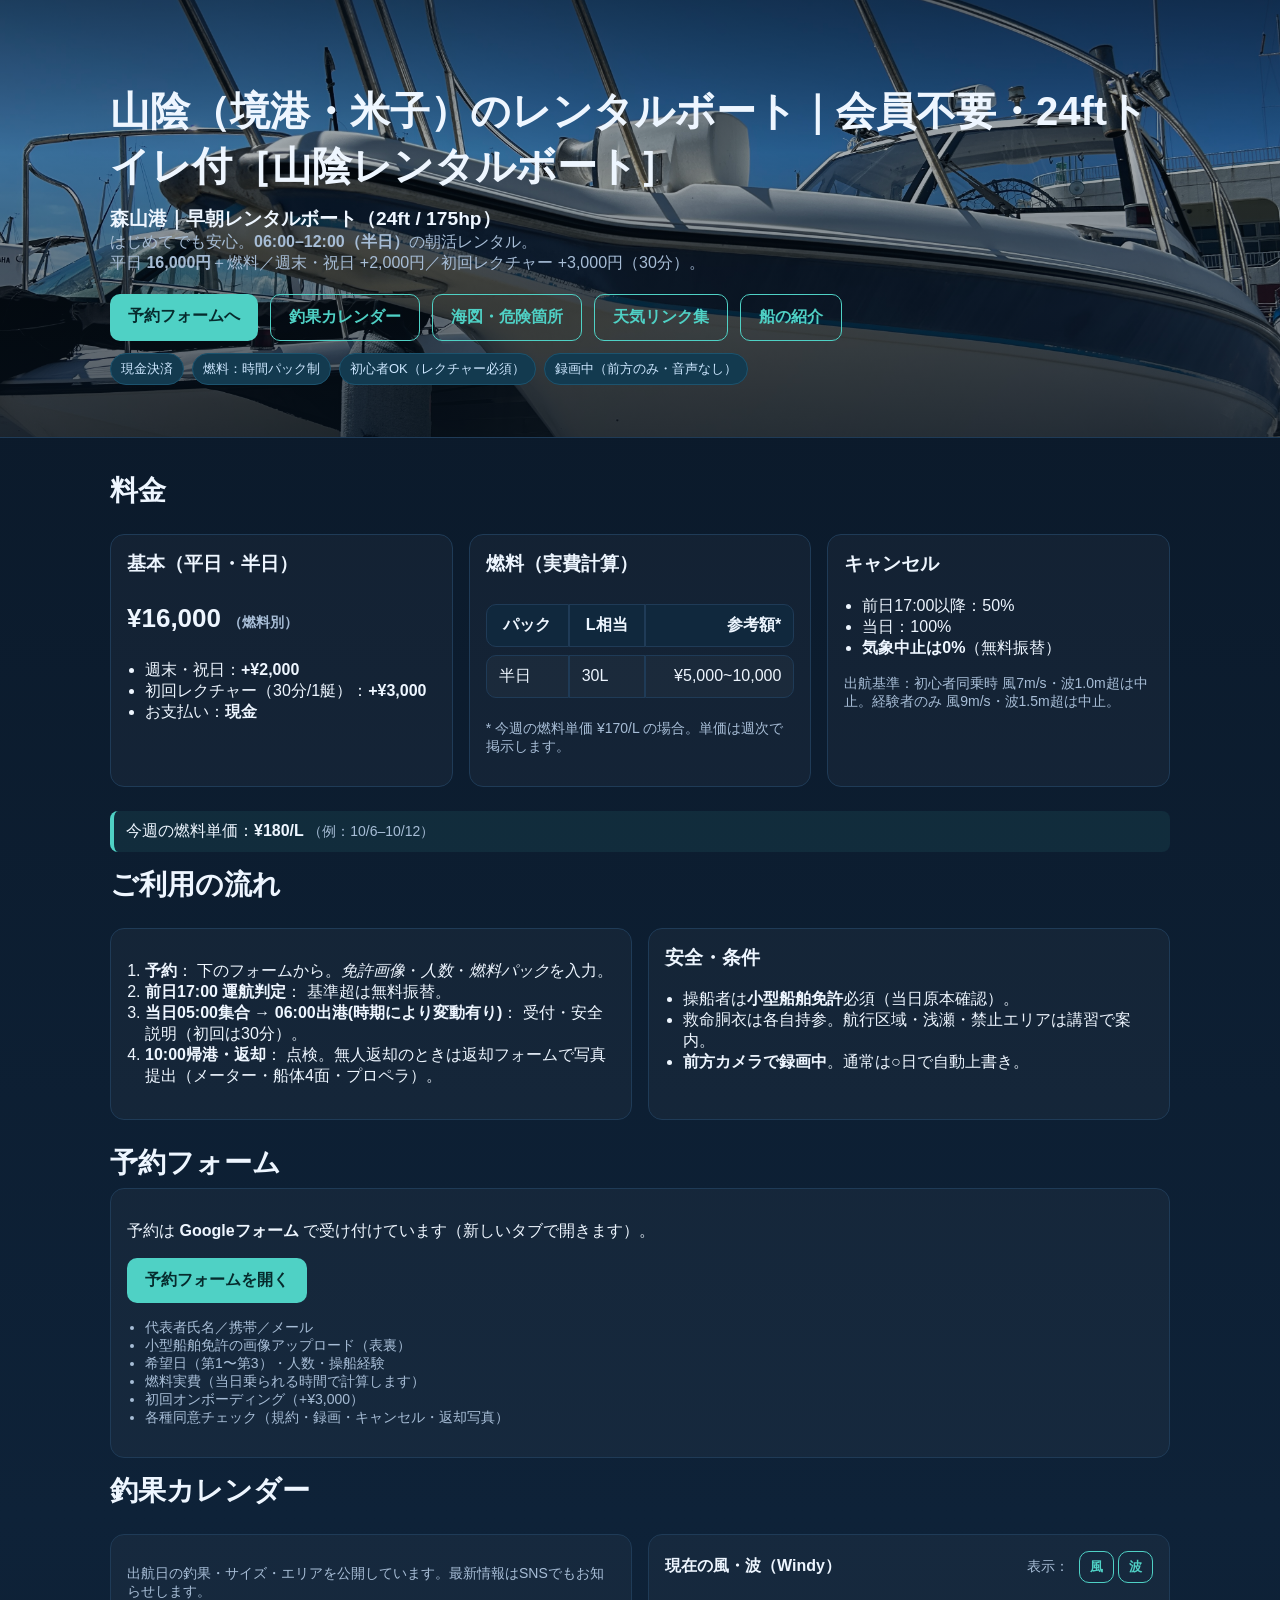
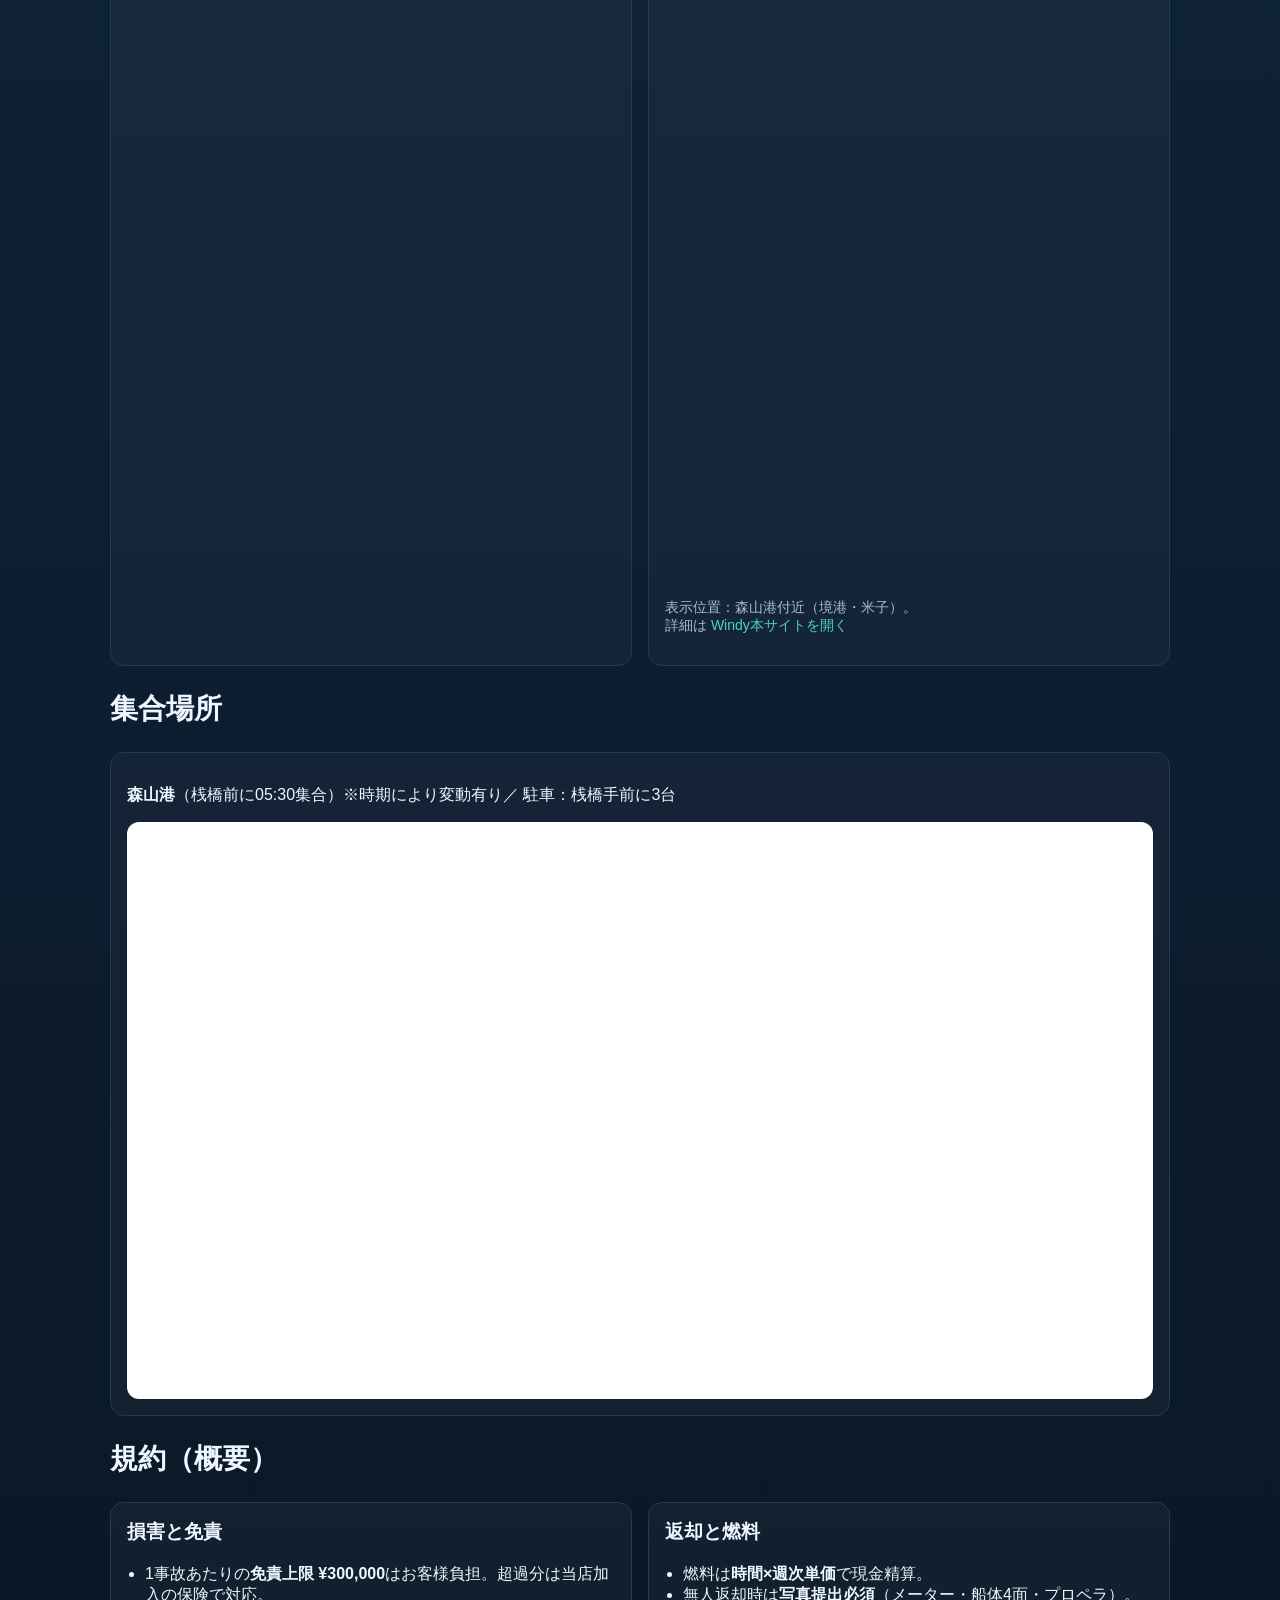
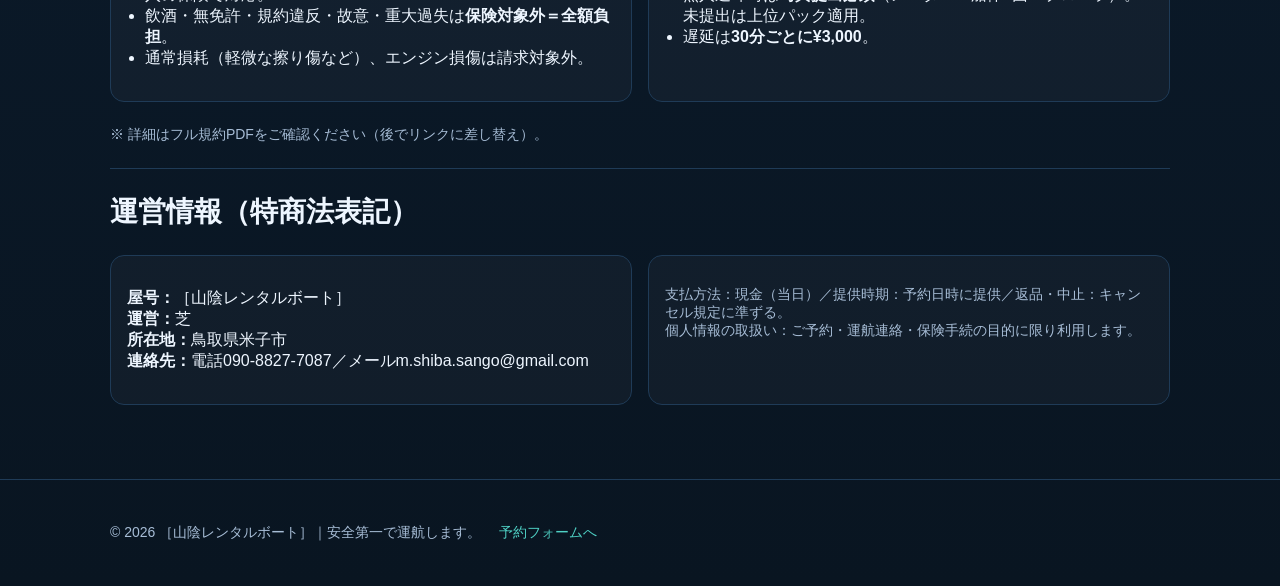
==== index.html @ 58093f55 "Update index.html" ====
<!doctype html>
<html lang="ja">
<head>
  <meta name="google-site-verification" content="wOOI2HNFwqUY65fP766uCUaSXbuuZZaytwgjY8IXJsg" />
  <meta charset="utf-8">
  <meta name="viewport" content="width=device-width, initial-scale=1">
  <title>山陰レンタルボート（境港・米子）｜会員不要・早朝出航OK｜24ftトイレ付き・釣りに最適</title>
  <meta name="description" content="山陰（境港・米子）で会員不要のレンタルボート。24ft・トイレ付きで安心。半日（06:00〜12:00）16,000円＋燃料。初心者は30分講習付き（＋3,000円）。釣り・クルージングにも最適！">
  <!-- 予約は https://share.google/srP1qCPLOOz91IFoe -->
  <link rel="canonical" href="https://mshibasango-droid.github.io/nori/">
  <style>
    :root{
      --bg:#0b1b2a;
      --card:#0d2234;
      --txt:#eef6ff;
      --muted:#a7bdd6;
      --ac:#4fd1c5;
      --bd:#1f3b57;
    }
    *{box-sizing:border-box}
    html,body{
      margin:0;
      padding:0;
      font-family:-apple-system,BlinkMacSystemFont,"Segoe UI",Roboto,"Hiragino Kaku Gothic ProN","Noto Sans JP","Yu Gothic",sans-serif;
      color:var(--txt);
      background:linear-gradient(180deg,#0a1726,#0e2238 40%,#091521);
    }
    a{color:var(--ac);text-decoration:none}
    a:hover{text-decoration:underline}
    .container{max-width:1100px;margin:0 auto;padding:20px}
    .hero{
      padding:64px 20px 32px;
      border-bottom:1px solid var(--bd);
      position:relative;
      overflow:hidden;
      min-height:260px;
    }
    .hero h1{margin:0 0 12px;font-size:clamp(24px,4vw,40px)}
    .hero p{margin:0 0 20px;color:var(--muted)}
    .cta{display:flex;gap:12px;flex-wrap:wrap}
    .btn{
      display:inline-block;
      background:var(--ac);
      color:#062b2d;
      font-weight:700;
      padding:12px 18px;
      border-radius:10px;
      border:0;
    }
    .btn.sec{
      background:transparent;
      color:var(--ac);
      border:1px solid var(--ac);
    }
    .grid{display:grid;gap:16px;margin:24px 0}
    @media(min-width:820px){
      .grid.cols-3{grid-template-columns:1fr 1fr 1fr}
      .grid.cols-2{grid-template-columns:1fr 1fr}
    }
    .card{
      background:rgba(255,255,255,0.03);
      border:1px solid var(--bd);
      border-radius:14px;
      padding:16px;
    }
    .card h3{margin-top:0}
    .kv{display:flex;gap:8px;flex-wrap:wrap}
    .badge{
      background:#133a4f;
      border:1px solid #1c536e;
      color:#cde7ff;
      border-radius:999px;
      padding:6px 10px;
      font-size:13px;
    }
    .section h2{margin:14px 0 6px;font-size:clamp(20px,3vw,28px)}
    .list{padding-left:18px}
    .small{color:var(--muted);font-size:14px}
    .table{
      width:100%;
      border-collapse:separate;
      border-spacing:0 8px;
    }
    .table th,.table td{
      padding:10px 12px;
      background:rgba(255,255,255,0.03);
      border:1px solid var(--bd);
    }
    .table th{background:#10283d}
    .table td:first-child,.table th:first-child{
      border-top-left-radius:10px;
      border-bottom-left-radius:10px;
    }
    .table td:last-child,.table th:last-child{
      border-top-right-radius:10px;
      border-bottom-right-radius:10px;
      text-align:right;
    }
    .footer{
      padding:24px;
      color:#a9bfd6;
      border-top:1px solid var(--bd);
      margin-top:30px;
    }
    .note{
      border-left:4px solid var(--ac);
      padding:10px 12px;
      background:rgba(79,209,197,0.08);
      border-radius:8px;
    }
    hr{border:0;border-top:1px solid var(--bd);margin:24px 0}
    kbd{
      border:1px solid #284b6b;
      border-bottom-width:3px;
      background:#0b253a;
      color:#cfe8ff;
      padding:2px 6px;
      border-radius:6px;
    }
    .hero::before{
      content:"";
      position:absolute;
      inset:0;
      background:
        linear-gradient(180deg, rgba(6,17,29,.65), rgba(6,17,29,.35) 35%, rgba(6,17,29,.75)),
        url("./IMG_3843.JPG") center/cover no-repeat;
      z-index:0;
    }
    .hero .container{position:relative; z-index:1}
    .logo{
      position:absolute;
      top:16px;
      right:20px;
      width:112px;
      height:auto;
      opacity:.95;
      filter: drop-shadow(0 2px 6px rgba(0,0,0,.35));
      z-index:2;
    }
    .gallery-two{display:grid; gap:12px; grid-template-columns:1fr;}
    .gallery-two img{
      width:100%;
      aspect-ratio:16/10;
      object-fit:cover;
      border-radius:14px;
      border:1px solid var(--bd);
    }
    @media(min-width:820px){
      .gallery-two{grid-template-columns:1fr 1fr}
    }
  </style>
</head>
<body>
  <header class="hero">
    <div class="container">
      <h1>山陰（境港・米子）のレンタルボート｜会員不要・24ftトイレ付［山陰レンタルボート］</h1>
      <h2 style="margin:8px 0 0;font-size:1.2em;font-weight:700">
        森山港｜早朝レンタルボート（24ft / 175hp）
      </h2>
      <p>
        はじめてでも安心。<strong>06:00–12:00（半日）</strong>の朝活レンタル。<br>
        平日 <strong>16,000円</strong>＋燃料／週末・祝日 +2,000円／初回レクチャー +3,000円（30分）。
      </p>
      <div class="cta">
        <a class="btn" href="#reserve">予約フォームへ</a>
        <a class="btn sec" href="#calendar">釣果カレンダー</a>
        <a class="btn sec" href="/nori/chart.html">海図・危険箇所</a>
        <a class="btn sec" href="/nori/weather.html">天気リンク集</a>
        <a class="btn sec" href="/nori/boat.html">船の紹介</a>
      </div>
      <div class="kv" style="margin-top:12px">
        <span class="badge">現金決済</span>
        <span class="badge">燃料：時間パック制</span>
        <span class="badge">初心者OK（レクチャー必須）</span>
        <span class="badge">録画中（前方のみ・音声なし）</span>
      </div>
    </div>
  </header>

  <main class="container">
    <section id="price" class="section">
      <h2>料金</h2>
      <div class="grid cols-3">
        <div class="card">
          <h3>基本（平日・半日）</h3>
          <p style="font-size:26px;font-weight:800;">
            ¥16,000 <span class="small">（燃料別）</span>
          </p>
          <ul class="list">
            <li>週末・祝日：<strong>+¥2,000</strong></li>
            <li>初回レクチャー（30分/1艇）：<strong>+¥3,000</strong></li>
            <li>お支払い：<strong>現金</strong></li>
          </ul>
        </div>
        <div class="card">
          <h3>燃料（実費計算）</h3>
          <table class="table">
            <thead>
              <tr>
                <th>パック</th>
                <th>L相当</th>
                <th>参考額*</th>
              </tr>
            </thead>
            <tbody>
              <tr>
                <td>半日</td>
                <td>30L</td>
                <td>¥5,000~10,000</td>
              </tr>
            </tbody>
          </table>
          <p class="small">
            * 今週の燃料単価 ¥170/L の場合。単価は週次で掲示します。
          </p>
        </div>
        <div class="card">
          <h3>キャンセル</h3>
          <ul class="list">
            <li>前日17:00以降：50%</li>
            <li>当日：100%</li>
            <li><strong>気象中止は0%</strong>（無料振替）</li>
          </ul>
          <p class="small">
            出航基準：初心者同乗時 風7m/s・波1.0m超は中止。経験者のみ 風9m/s・波1.5m超は中止。
          </p>
        </div>
      </div>
      <div class="note">
        今週の燃料単価：<strong>¥180/L</strong>
        <span class="small">（例：10/6–10/12）</span>
      </div>
    </section>

    <section id="flow" class="section">
      <h2>ご利用の流れ</h2>
      <div class="grid cols-2">
        <div class="card">
          <ol class="list">
            <li>
              <strong>予約</strong>：
              下のフォームから。<em>免許画像</em>・<em>人数</em>・<em>燃料パック</em>を入力。
            </li>
            <li>
              <strong>前日17:00 運航判定</strong>：
              基準超は無料振替。
            </li>
            <li>
              <strong>当日05:00集合 → 06:00出港(時期により変動有り)</strong>：
              受付・安全説明（初回は30分）。
            </li>
            <li>
              <strong>10:00帰港・返却</strong>：
              点検。無人返却のときは返却フォームで写真提出（メーター・船体4面・プロペラ）。
            </li>
          </ol>
        </div>
        <div class="card">
          <h3>安全・条件</h3>
          <ul class="list">
            <li>操船者は<strong>小型船舶免許</strong>必須（当日原本確認）。</li>
            <li>救命胴衣は各自持参。航行区域・浅瀬・禁止エリアは講習で案内。</li>
            <li><strong>前方カメラで録画中</strong>。通常は○日で自動上書き。</li>
          </ul>
        </div>
      </div>
    </section>

    <section id="reserve" class="section">
      <h2>予約フォーム</h2>
      <div class="card">
        <p>
          予約は <strong>Googleフォーム</strong> で受け付けています（新しいタブで開きます）。
        </p>
        <p>
          <a class="btn" href="https://docs.google.com/forms/d/e/1FAIpQLSeJnfWfkWsNoKh_zWGS74XRdNjAe72nIlrXTmW5V1TQ8Vym_w/viewform"
             target="_blank" rel="noopener">
            予約フォームを開く
          </a>
        </p>
        <ul class="list small">
          <li>代表者氏名／携帯／メール</li>
          <li>小型船舶免許の画像アップロード（表裏）</li>
          <li>希望日（第1〜第3）・人数・操船経験</li>
          <li>燃料実費（当日乗られる時間で計算します）</li>
          <li>初回オンボーディング（+¥3,000）</li>
          <li>各種同意チェック（規約・録画・キャンセル・返却写真）</li>
        </ul>
      </div>
    </section>

    <!-- ▼ ここから追加：釣果カレンダー -->
    <section id="calendar" class="section">
      <section id="calendar" class="section">
        <h2>釣果カレンダー</h2>

        <!-- 2カラム：左=釣果カレンダー / 右=Windy ウィジェット -->
        <div class="grid cols-2">
          <!-- 左：釣果カレンダー（既存） -->
          <div class="card">
            <p class="small">
              出航日の釣果・サイズ・エリアを公開しています。最新情報はSNSでもお知らせします。
            </p>
            <div style="width:100%; height:600px; border:0; overflow:hidden; border-radius:12px;">
              <iframe
                src="https://docs.google.com/spreadsheets/d/e/2PACX-1vQCD45G8C07dKj1hrUYGd9Hh5oEpQnEB4knZ7ZgAXJ4fGCM7mnisqNDC16BcV_ssgyWWZw_XzjfIwGt/pubhtml?widget=true&amp;headers=false"
                width="100%" height="600" style="border:0;" loading="lazy" title="釣果カレンダー">
              </iframe>
            </div>
          </div>

          <!-- 右：Windy（風・波をトグル切替） -->
          <div class="card">
            <div style="display:flex; gap:8px; align-items:center; justify-content:space-between; margin-bottom:8px;">
              <strong>現在の風・波（Windy）</strong>
              <div class="small">
                <label style="margin-right:6px;">表示：</label>
                <button class="btn sec" style="padding:6px 10px" onclick="setWindy('wind')">風</button>
                <button class="btn sec" style="padding:6px 10px" onclick="setWindy('waves')">波</button>
              </div>
            </div>

            <div style="width:100%; height:600px; border:0; overflow:hidden; border-radius:12px;">
              <iframe
                id="windyFrame"
                title="Windy"
                width="100%" height="600" frameborder="0" loading="lazy"
                src="https://embed.windy.com/embed2.html?lat=35.5405&lon=133.2058&detailLat=35.5405&detailLon=133.2058&zoom=9&level=surface&overlay=wind&menu=&message=true&marker=true&calendar=now&pressure=true&type=map&location=coordinates&detail=true&metricWind=ms&metricTemp=%C2%B0C">
              </iframe>
            </div>

            <p class="small" style="margin-top:8px;">
              表示位置：森山港付近（境港・米子）。<br>
              詳細は
              <a href="https://www.windy.com/?35.540,133.206,9" target="_blank" rel="noopener">
                Windy本サイトを開く
              </a>
            </p>
          </div>
        </div>
      </section>

      <script>
        // Windyの「風 / 波」表示を切り替え（overlayパラメータを書き換え）
        function setWindy(overlay){
          const iframe = document.getElementById('windyFrame');
          const url = new URL(iframe.src);
          // wind / waves / windGusts など
          url.searchParams.set('overlay', overlay);
          iframe.src = url.toString();
        }
      </script>

      <section id="access" class="section">
        <h2>集合場所</h2>
        <div class="grid">
          <div class="card">
            <p>
              <strong>森山港</strong>（桟橋前に05:30集合）※時期により変動有り／ 駐車：桟橋手前に3台
            </p>
            <div class="card" style="padding:0; overflow:hidden; border:0; background:#fff; border-radius:12px">
              <div style="position:relative; width:100%; padding-top:56.25%">
                <iframe
                  src="https://www.google.com/maps/embed?pb=!1m17!1m12!1m3!1d815.8605057559578!2d133.2057564752288!3d35.54053661472279!2m3!1f0!2f0!3f0!3m2!1i1024!2i768!4f13.1!3m2!1m1!2s!5e1!3m2!1sja!2sjp!4v1757579856131!5m2!1sja!2sjp"
                  style="position:absolute; inset:0; width:100%; height:100%; border:0; display:block"
                  allowfullscreen loading="lazy" referrerpolicy="no-referrer-when-downgrade"
                  title="集合場所（森山港）"></iframe>
              </div>
            </div>
          </div>
        </div>
      </section>

      <section id="policy" class="section">
        <h2>規約（概要）</h2>
        <div class="grid cols-2">
          <div class="card">
            <h3>損害と免責</h3>
            <ul class="list">
              <li>1事故あたりの<strong>免責上限 ¥300,000</strong>はお客様負担。超過分は当店加入の保険で対応。</li>
              <li>飲酒・無免許・規約違反・故意・重大過失は<strong>保険対象外＝全額負担</strong>。</li>
              <li>通常損耗（軽微な擦り傷など）、エンジン損傷は請求対象外。</li>
            </ul>
          </div>
          <div class="card">
            <h3>返却と燃料</h3>
            <ul class="list">
              <li>燃料は<strong>時間×週次単価</strong>で現金精算。</li>
              <li>無人返却時は<strong>写真提出必須</strong>（メーター・船体4面・プロペラ）。未提出は上位パック適用。</li>
              <li>遅延は<strong>30分ごとに¥3,000</strong>。</li>
            </ul>
          </div>
        </div>
        <p class="small">
          ※ 詳細はフル規約PDFをご確認ください（後でリンクに差し替え）。
        </p>
      </section>

      <hr>

      <section id="about" class="section">
        <h2>運営情報（特商法表記）</h2>
        <div class="grid cols-2">
          <div class="card">
            <p>
              <strong>屋号：</strong>［山陰レンタルボート］<br>
              <strong>運営：</strong>芝<br>
              <strong>所在地：</strong>鳥取県米子市<br>
              <strong>連絡先：</strong>電話090-8827-7087／メールm.shiba.sango@gmail.com
            </p>
          </div>
          <div class="card">
            <p class="small">
              支払方法：現金（当日）／提供時期：予約日時に提供／返品・中止：キャンセル規定に準ずる。<br>
              個人情報の取扱い：ご予約・運航連絡・保険手続の目的に限り利用します。
            </p>
          </div>
        </div>
      </section>
    </section>
  </main>

  <footer class="footer">
    <div class="container small">
      © <span id="y"></span> ［山陰レンタルボート］｜安全第一で運航します。　
      <a href="#reserve">予約フォームへ</a>
    </div>
  </footer>

  <script>
    document.getElementById('y').textContent = new Date().getFullYear();
  </script>
</body>
</html>
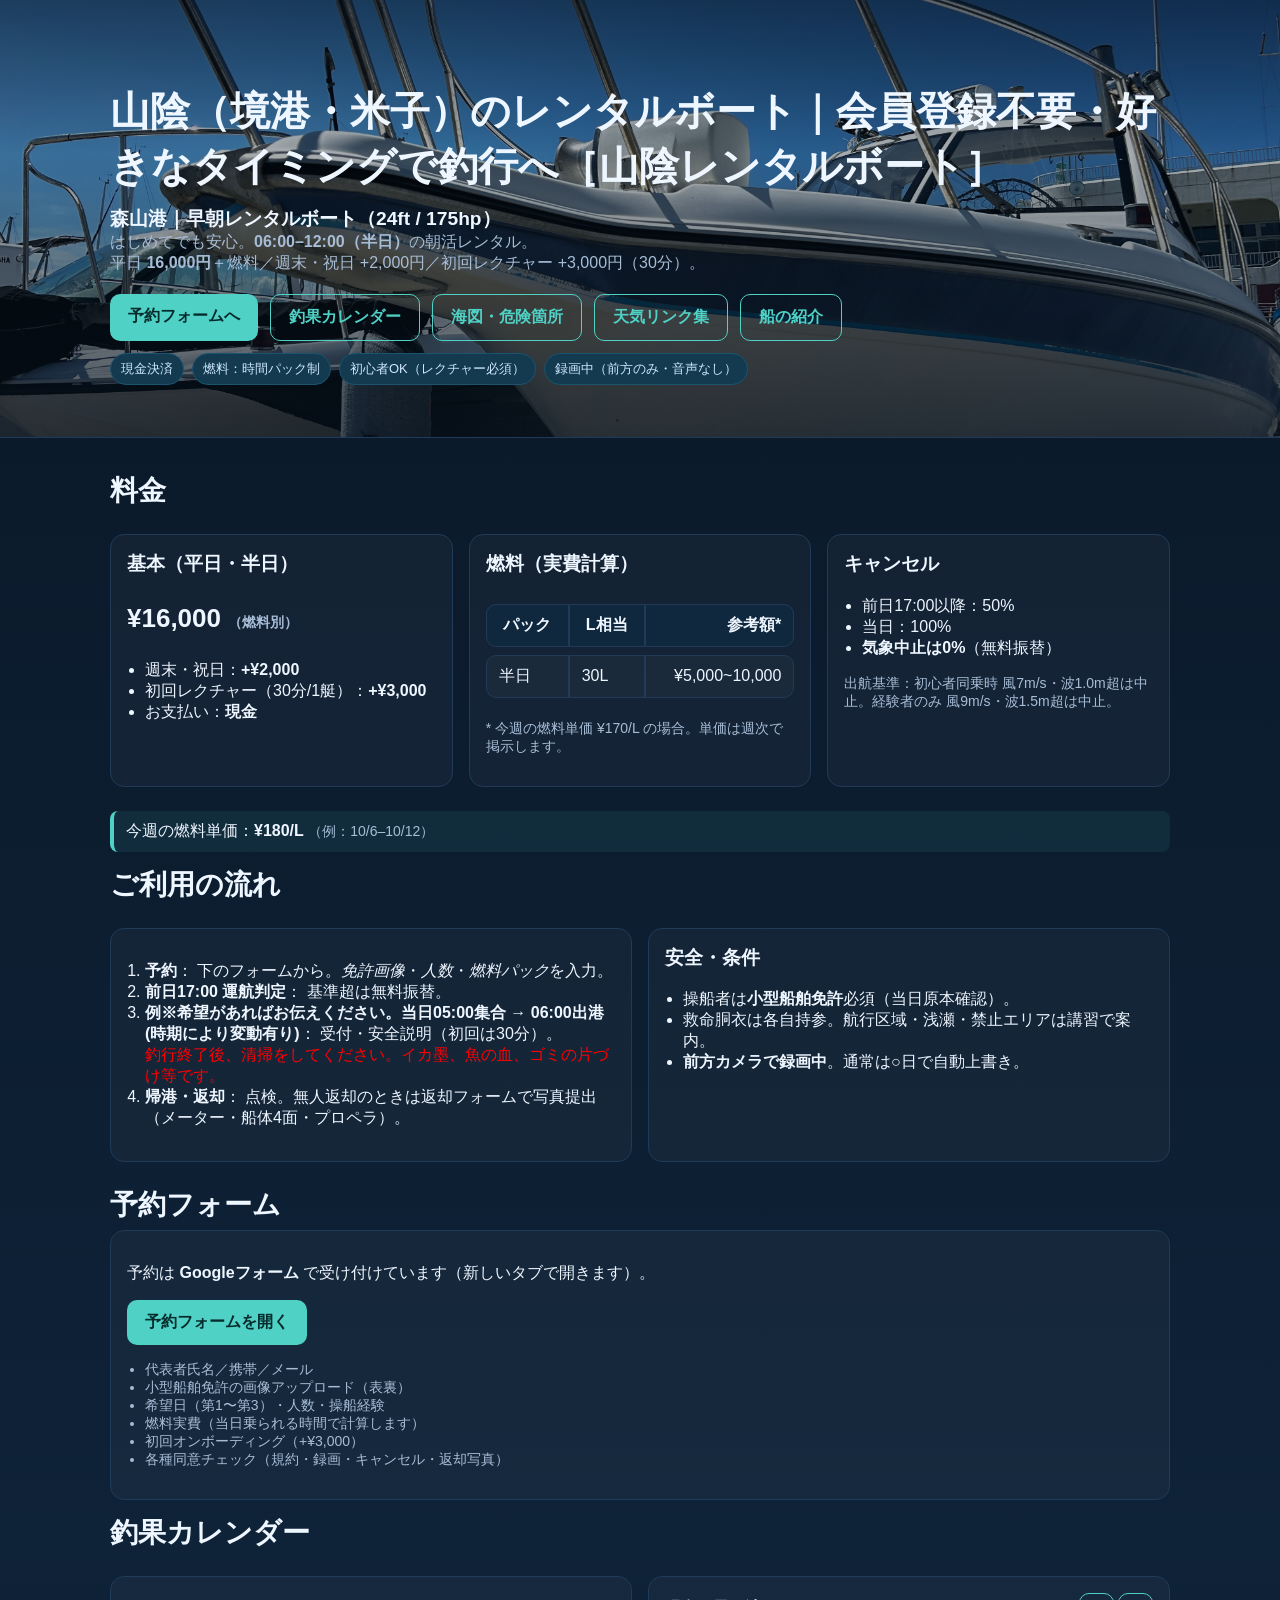
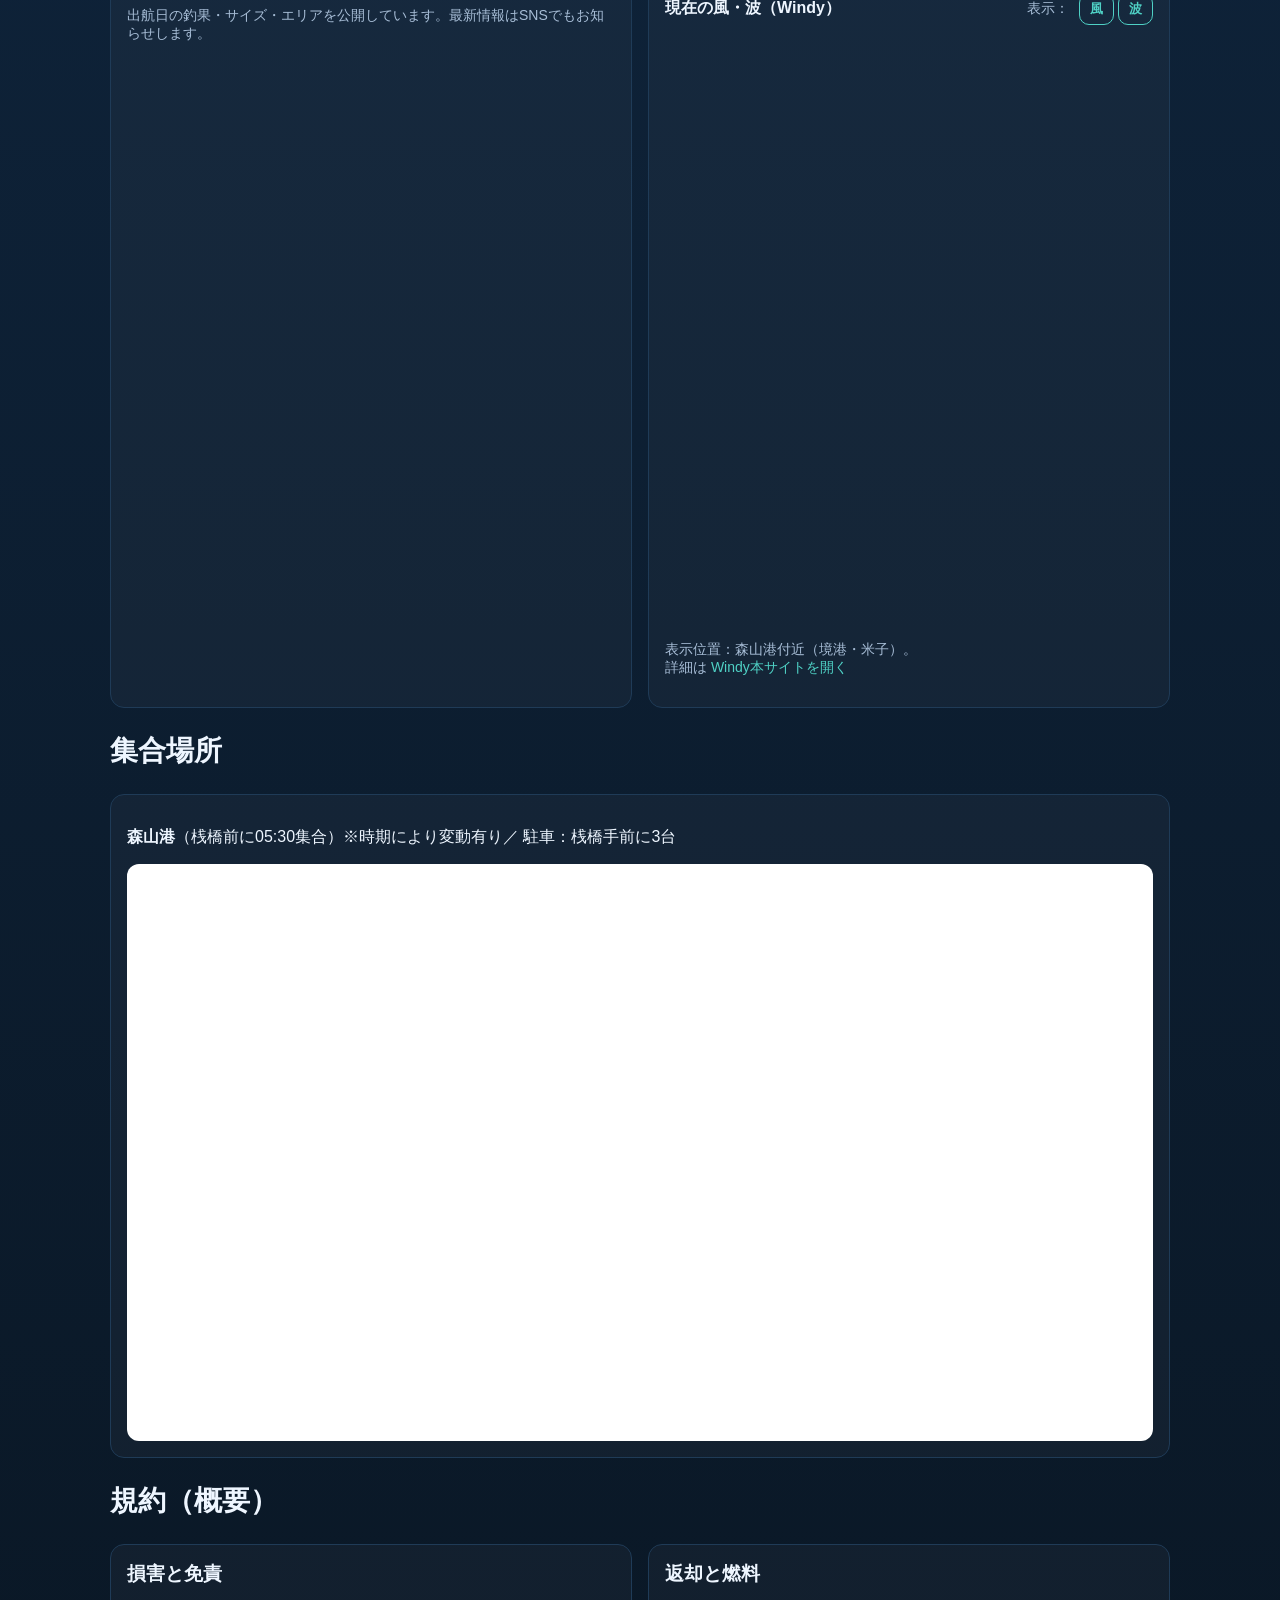
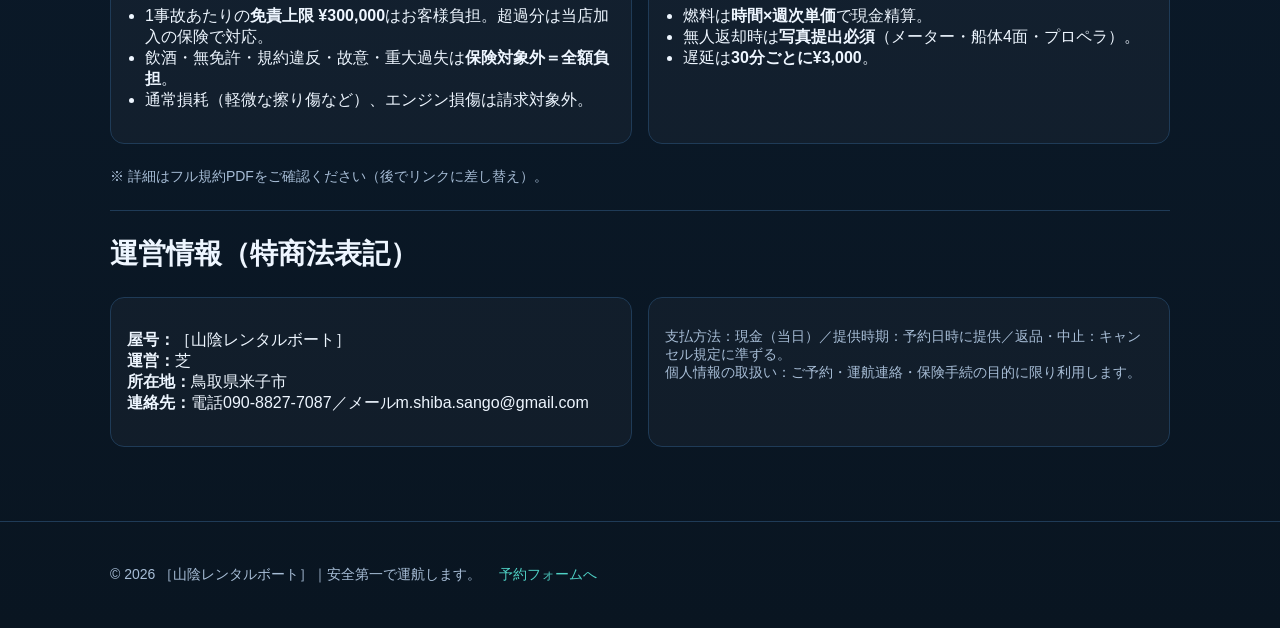
==== commit 7dca95fa: "Update index.html" ====
--- a/index.html
+++ b/index.html
@@ -4,7 +4,7 @@
   <meta name="google-site-verification" content="wOOI2HNFwqUY65fP766uCUaSXbuuZZaytwgjY8IXJsg" />
   <meta charset="utf-8">
   <meta name="viewport" content="width=device-width, initial-scale=1">
-  <title>山陰レンタルボート（境港・米子）｜会員不要・早朝出航OK｜24ftトイレ付き・釣りに最適</title>
+  <title>山陰レンタルボート（境港・米子）｜会員登録不要・好きなタイミングで釣行へ｜24ftトイレ付き・釣りに最適</title>
   <meta name="description" content="山陰（境港・米子）で会員不要のレンタルボート。24ft・トイレ付きで安心。半日（06:00〜12:00）16,000円＋燃料。初心者は30分講習付き（＋3,000円）。釣り・クルージングにも最適！">
   <!-- 予約は https://share.google/srP1qCPLOOz91IFoe -->
   <link rel="canonical" href="https://mshibasango-droid.github.io/nori/">
@@ -153,7 +153,7 @@
 <body>
   <header class="hero">
     <div class="container">
-      <h1>山陰（境港・米子）のレンタルボート｜会員不要・24ftトイレ付［山陰レンタルボート］</h1>
+      <h1>山陰（境港・米子）のレンタルボート｜会員登録不要・好きなタイミングで釣行へ［山陰レンタルボート］</h1>
       <h2 style="margin:8px 0 0;font-size:1.2em;font-weight:700">
         森山港｜早朝レンタルボート（24ft / 175hp）
       </h2>
@@ -242,15 +242,18 @@
               下のフォームから。<em>免許画像</em>・<em>人数</em>・<em>燃料パック</em>を入力。
             </li>
             <li>
-              <strong>前日17:00 運航判定</strong>：
+             <strong>前日17:00 運航判定</strong>：
               基準超は無料振替。
             </li>
             <li>
-              <strong>当日05:00集合 → 06:00出港(時期により変動有り)</strong>：
-              受付・安全説明（初回は30分）。
+              <strong>例※希望があればお伝えください。当日05:00集合 → 06:00出港(時期により変動有り)</strong>：
+              受付・安全説明（初回は30分）。<br>
+              <span style="color: red;">
+                釣行終了後、清掃をしてください。イカ墨、魚の血、ゴミの片づけ等です。
+              </span>
             </li>
             <li>
-              <strong>10:00帰港・返却</strong>：
+              <strong>帰港・返却</strong>：
               点検。無人返却のときは返却フォームで写真提出（メーター・船体4面・プロペラ）。
             </li>
           </ol>
@@ -386,7 +389,7 @@
             <h3>返却と燃料</h3>
             <ul class="list">
               <li>燃料は<strong>時間×週次単価</strong>で現金精算。</li>
-              <li>無人返却時は<strong>写真提出必須</strong>（メーター・船体4面・プロペラ）。未提出は上位パック適用。</li>
+              <li>無人返却時は<strong>写真提出必須</strong>（メーター・船体4面・プロペラ）。</li>
               <li>遅延は<strong>30分ごとに¥3,000</strong>。</li>
             </ul>
           </div>
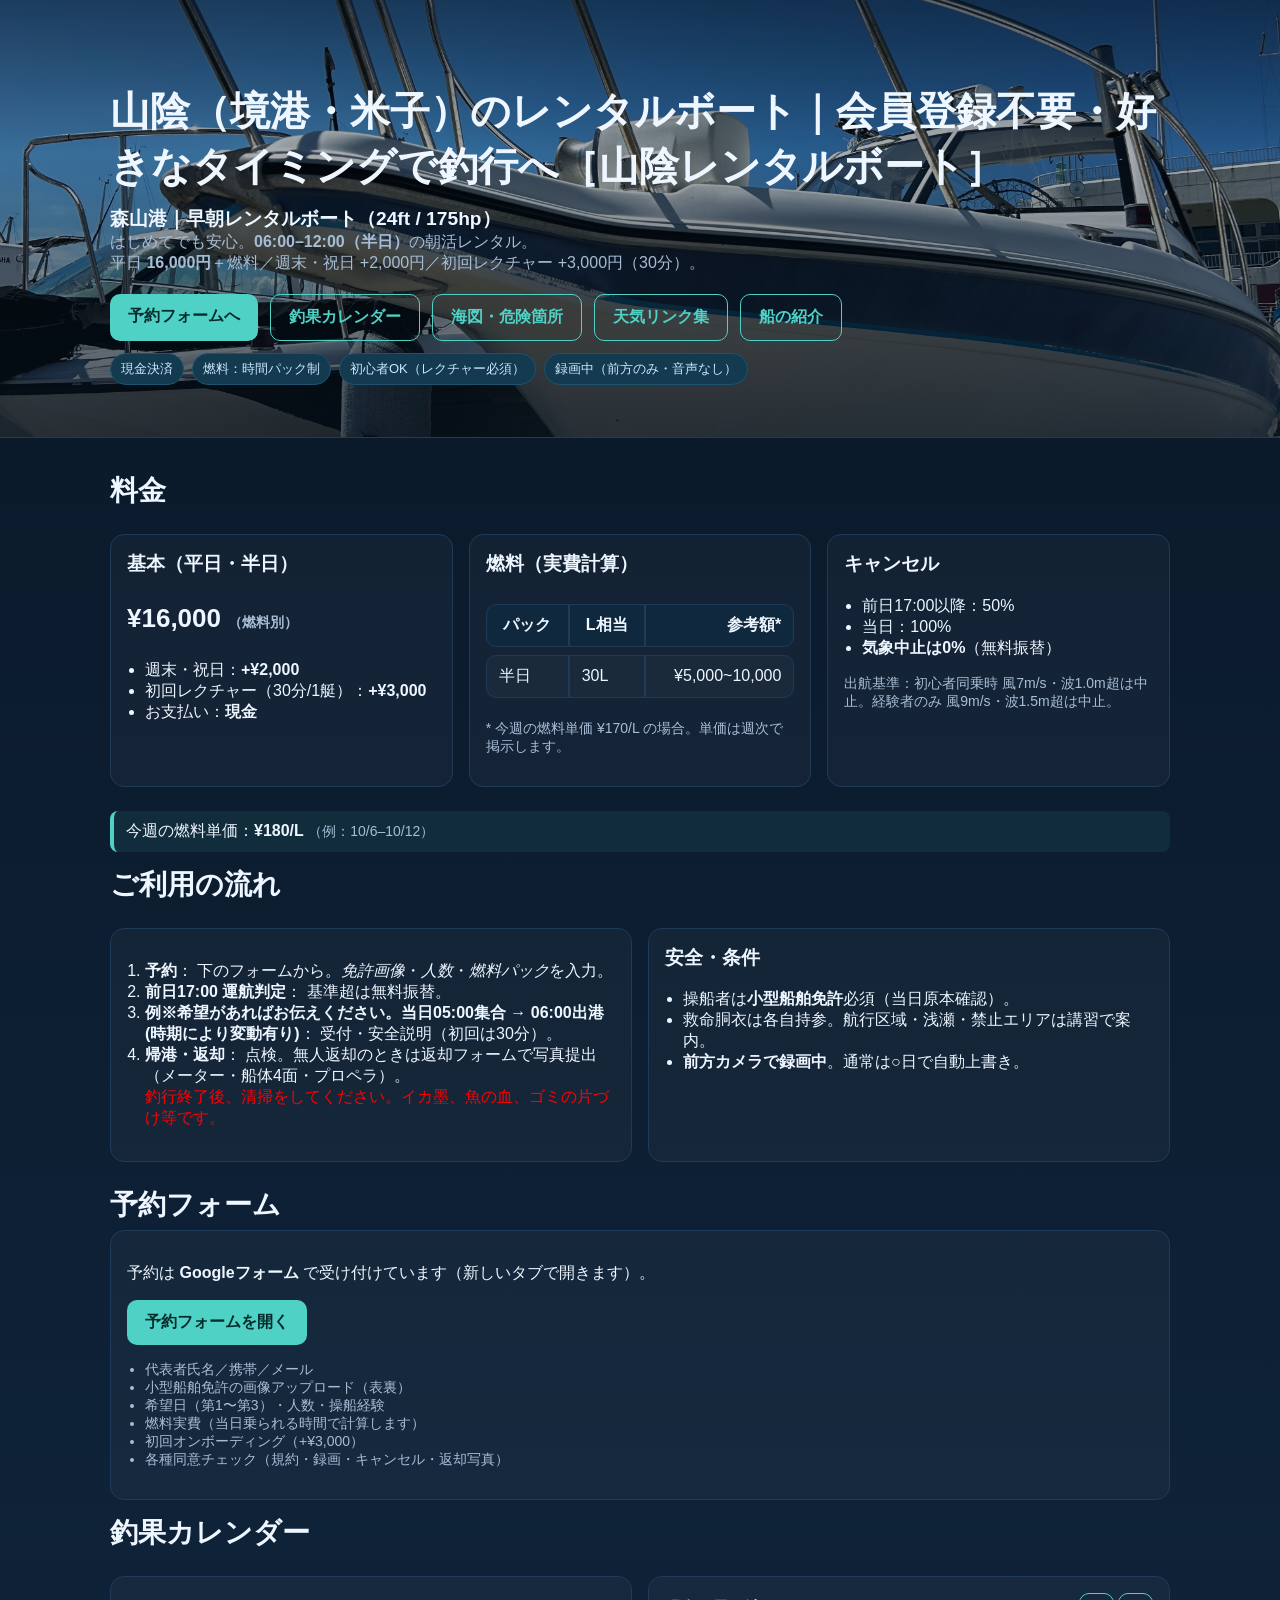
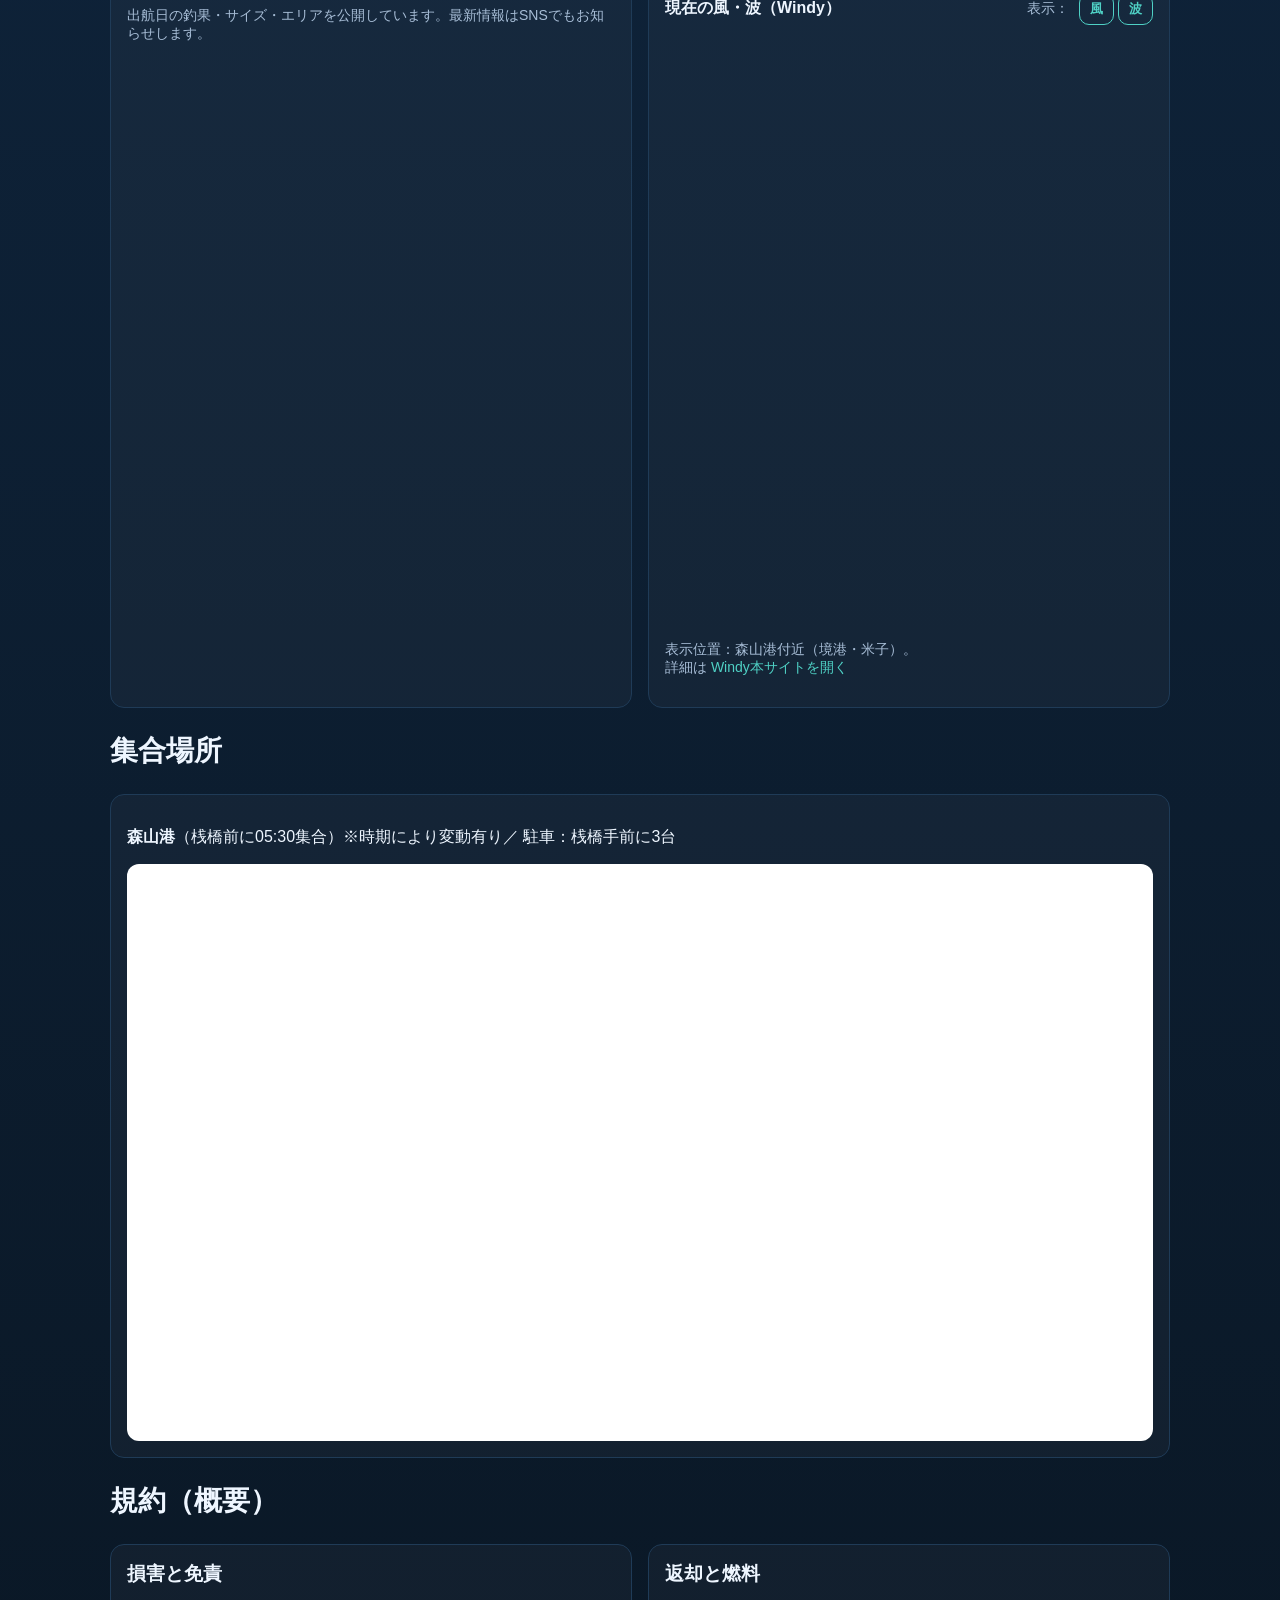
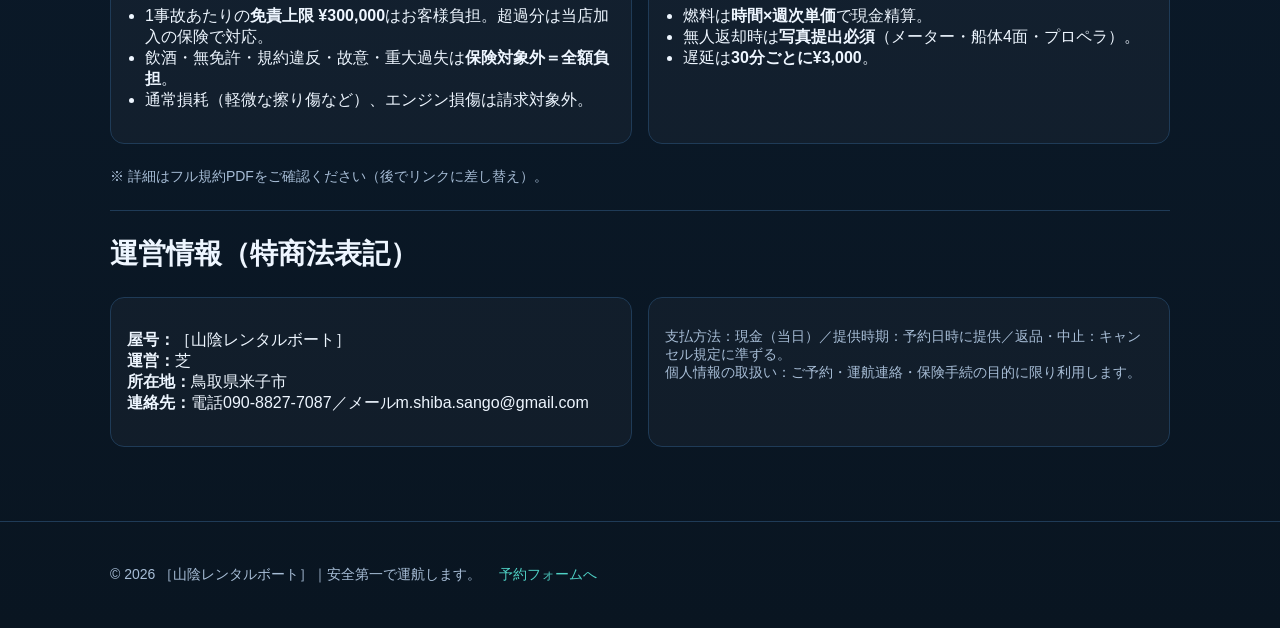
==== commit e297c3db: "Update index.html" ====
--- a/index.html
+++ b/index.html
@@ -248,13 +248,13 @@
             <li>
               <strong>例※希望があればお伝えください。当日05:00集合 → 06:00出港(時期により変動有り)</strong>：
               受付・安全説明（初回は30分）。<br>
+            </li>
+            <li>
+              <strong>帰港・返却</strong>：
+              点検。無人返却のときは返却フォームで写真提出（メーター・船体4面・プロペラ）。<br>
               <span style="color: red;">
                 釣行終了後、清掃をしてください。イカ墨、魚の血、ゴミの片づけ等です。
               </span>
-            </li>
-            <li>
-              <strong>帰港・返却</strong>：
-              点検。無人返却のときは返却フォームで写真提出（メーター・船体4面・プロペラ）。
             </li>
           </ol>
         </div>
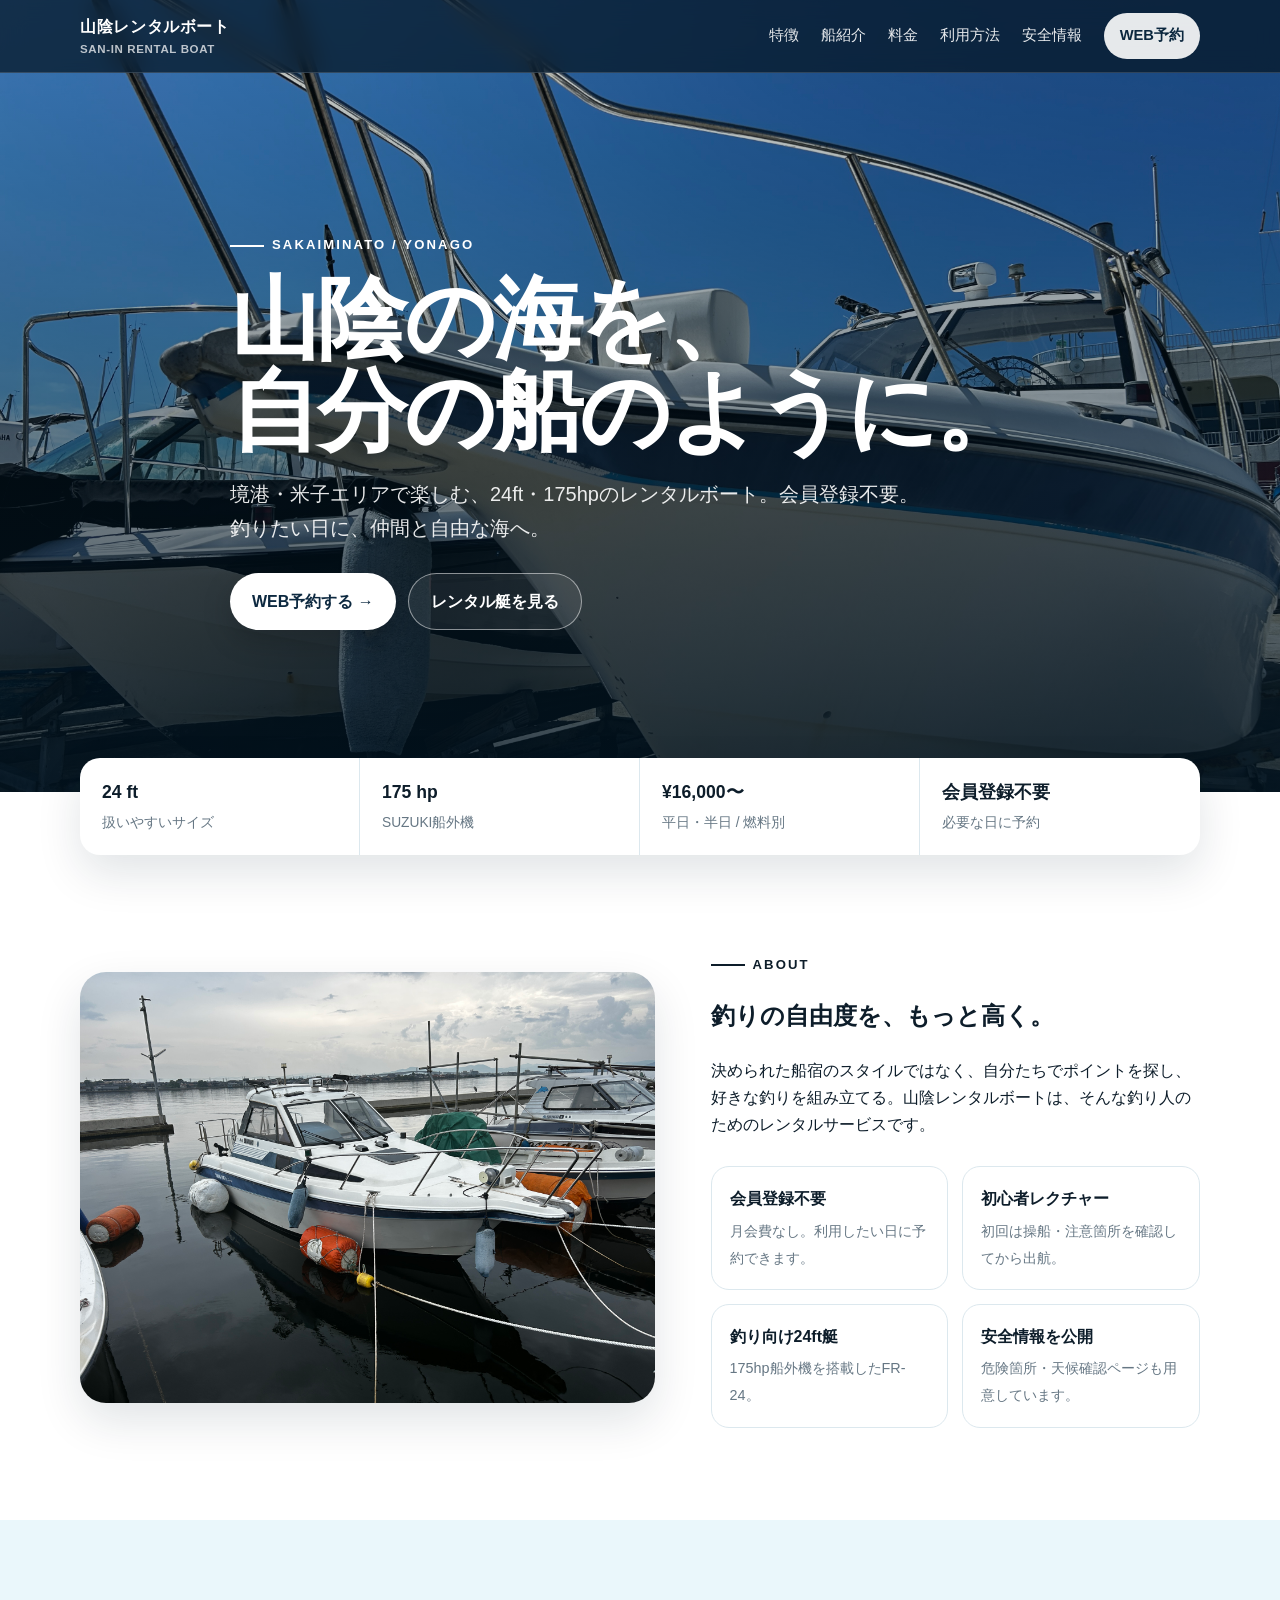
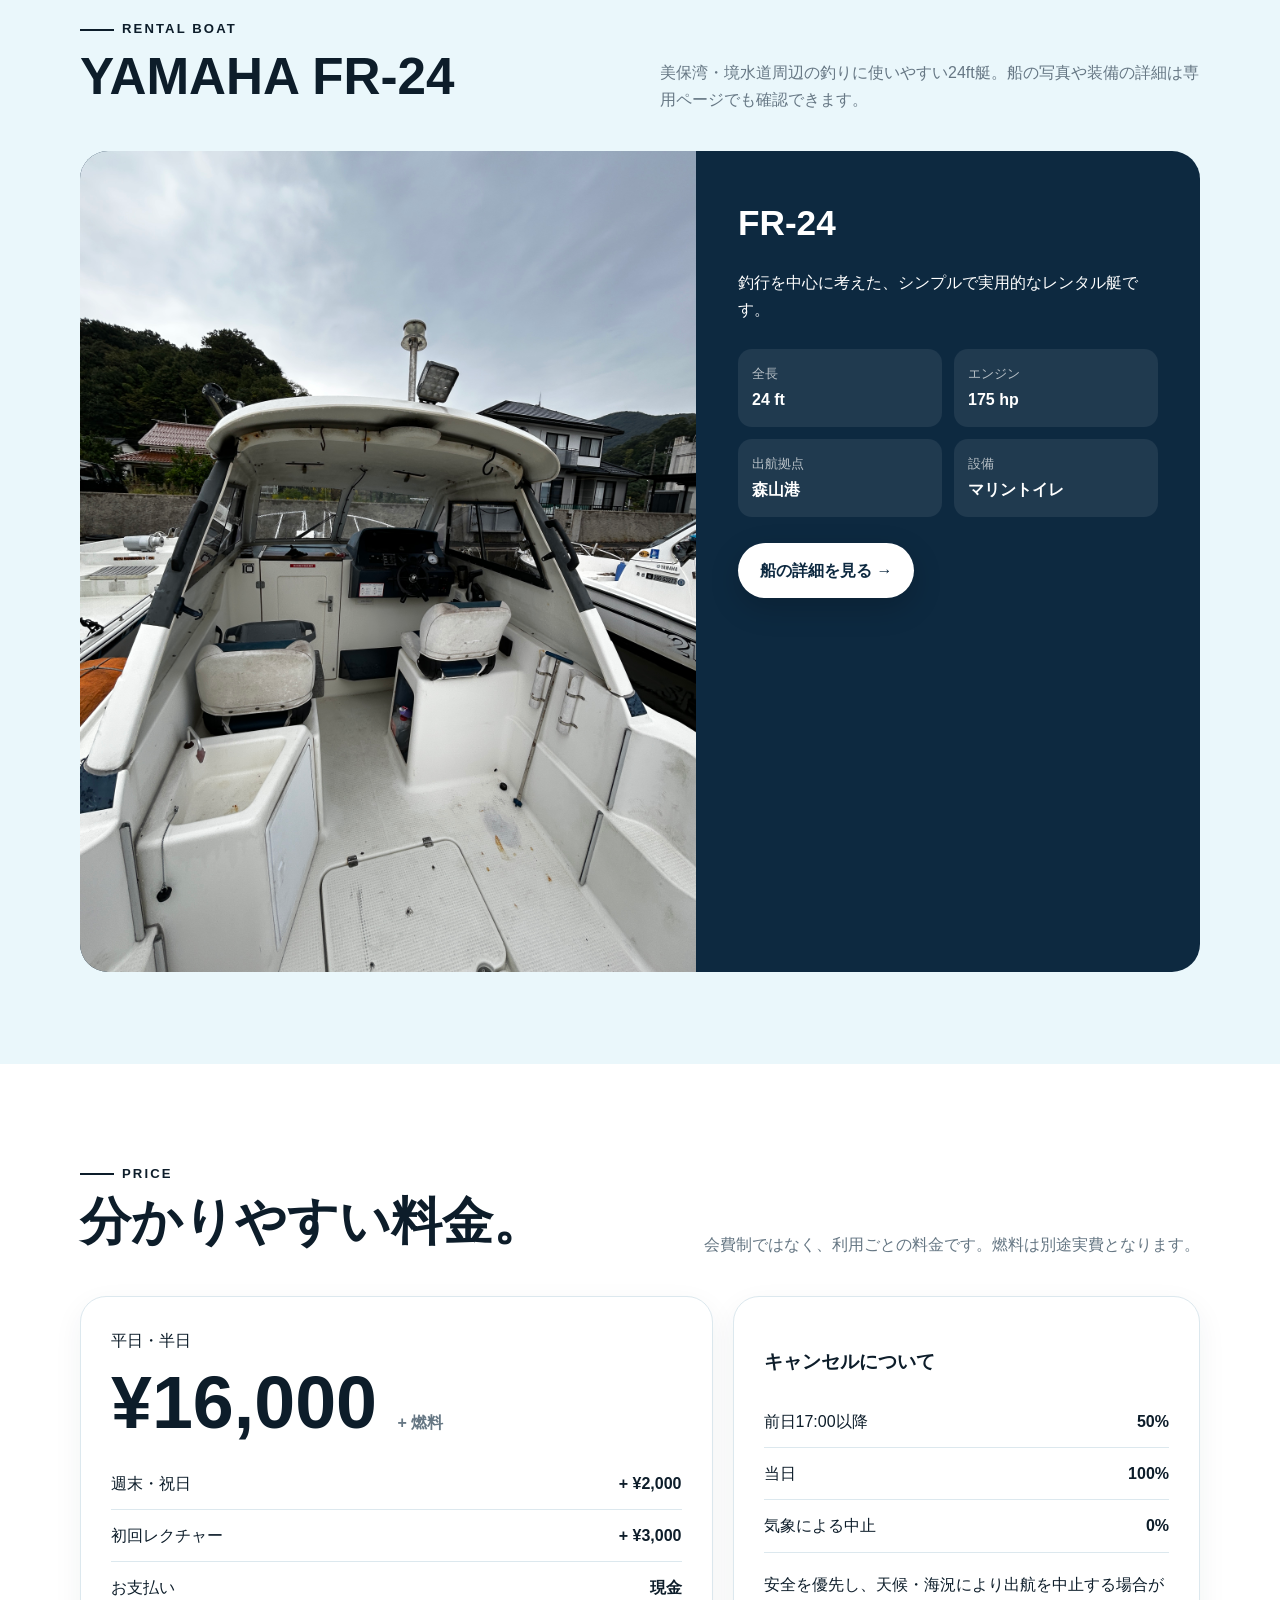
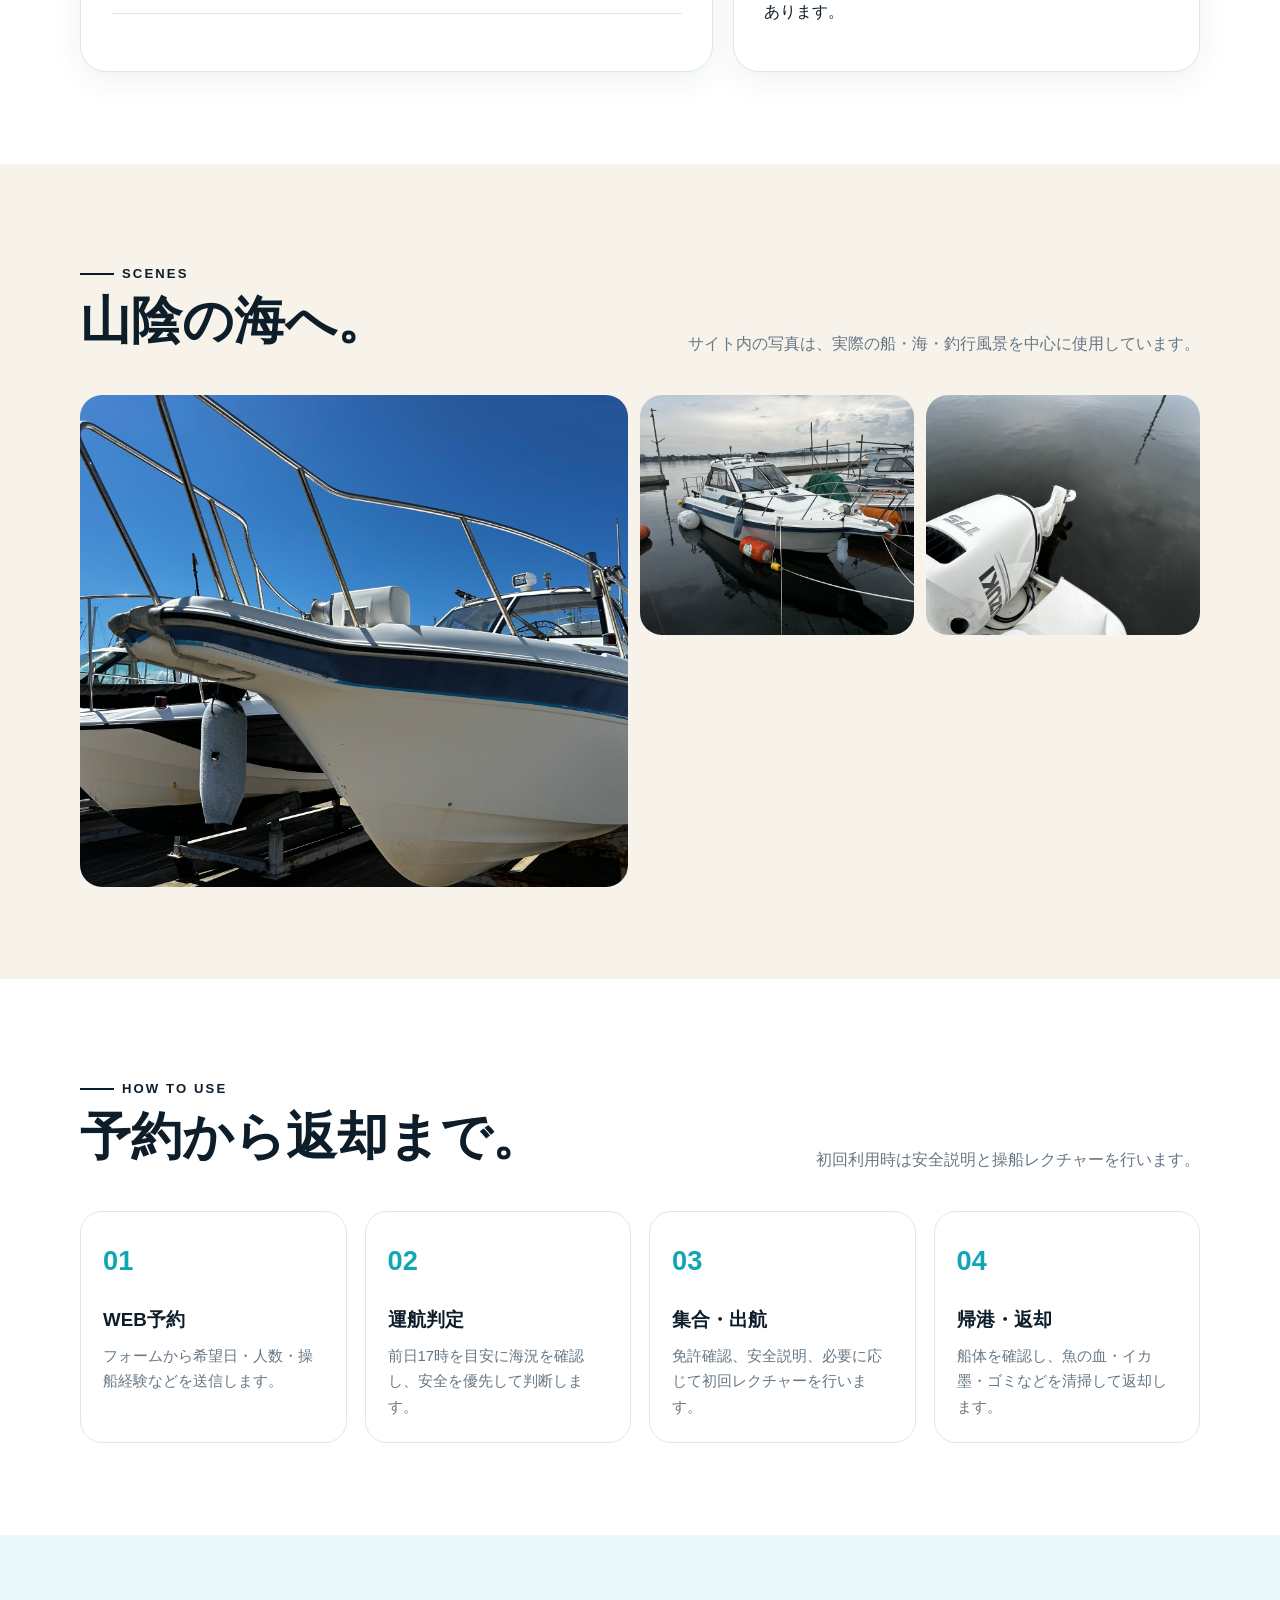
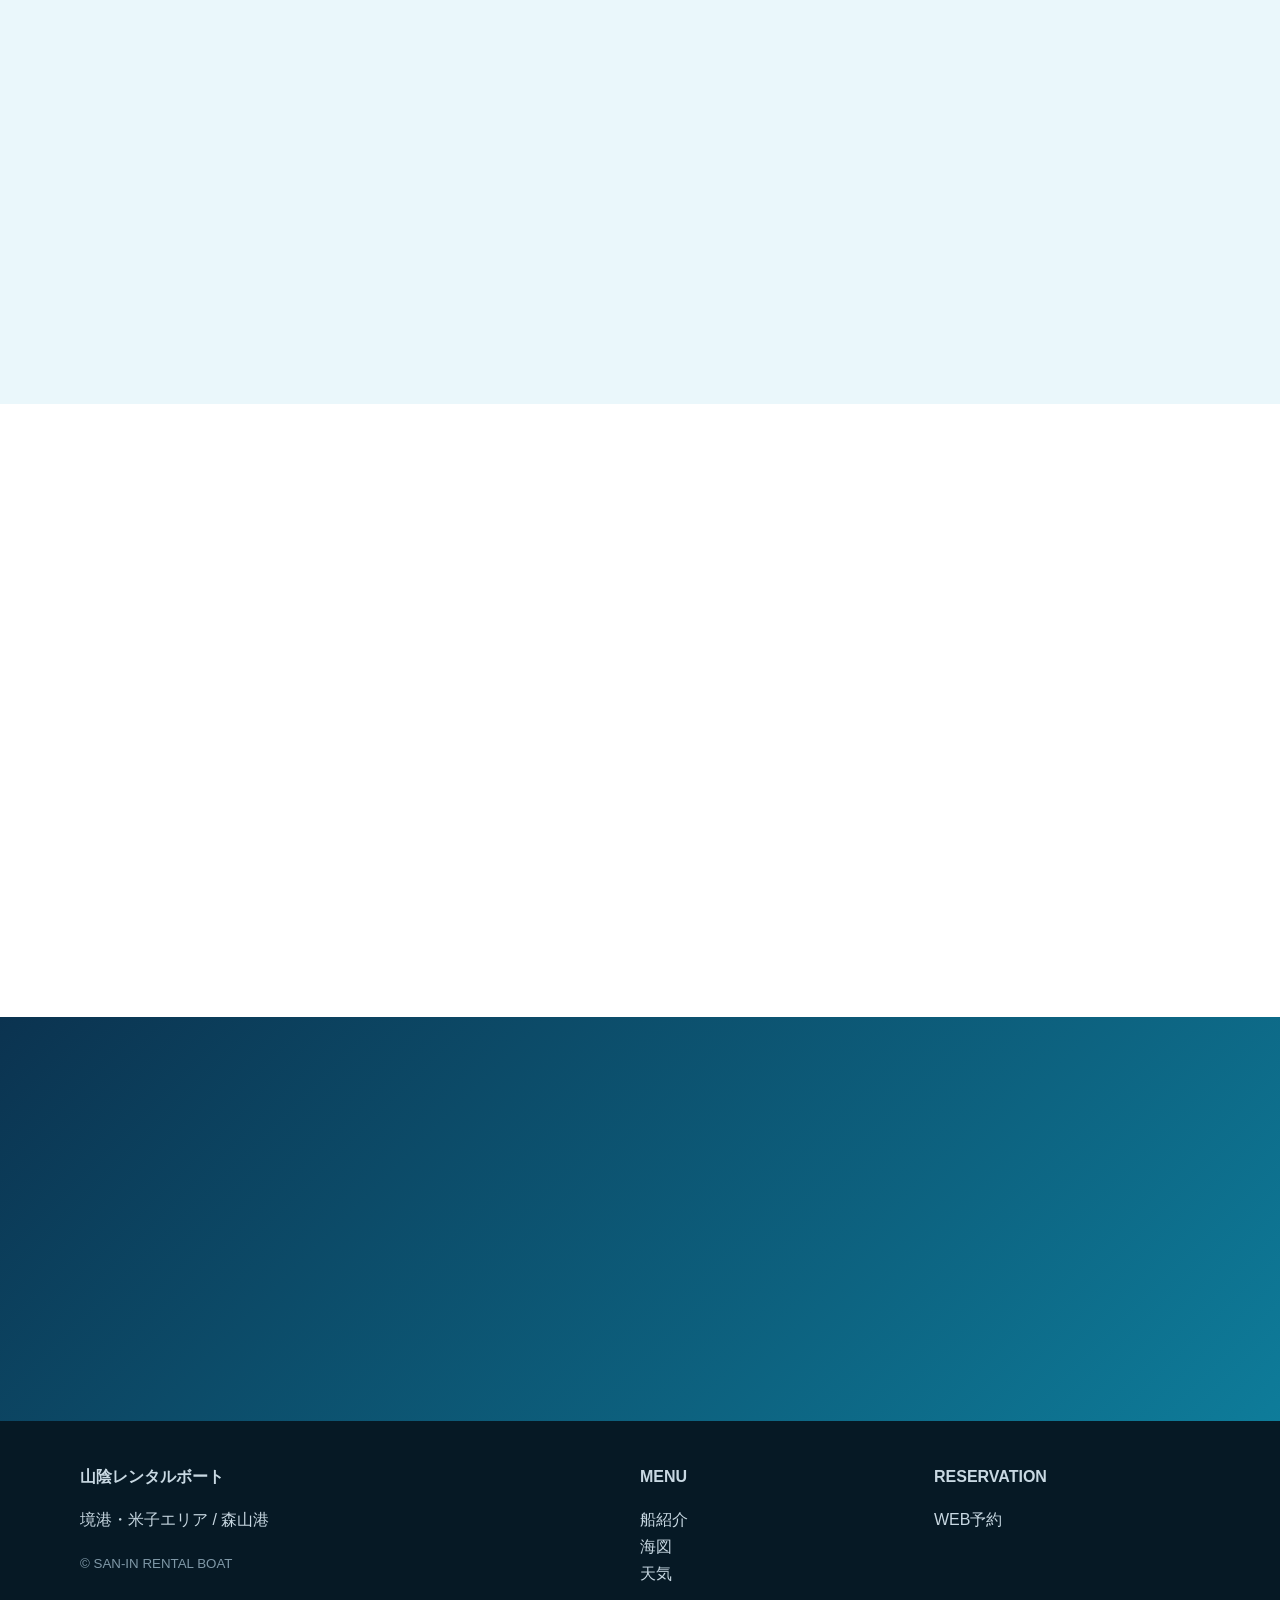
==== commit d6a47f3d: "Redesign rental boat homepage" ====
--- a/index.html
+++ b/index.html
@@ -4,434 +4,190 @@
   <meta name="google-site-verification" content="wOOI2HNFwqUY65fP766uCUaSXbuuZZaytwgjY8IXJsg" />
   <meta charset="utf-8">
   <meta name="viewport" content="width=device-width, initial-scale=1">
-  <title>山陰レンタルボート（境港・米子）｜会員登録不要・好きなタイミングで釣行へ｜24ftトイレ付き・釣りに最適</title>
-  <meta name="description" content="山陰（境港・米子）で会員不要のレンタルボート。24ft・トイレ付きで安心。半日（06:00〜12:00）16,000円＋燃料。初心者は30分講習付き（＋3,000円）。釣り・クルージングにも最適！">
-  <!-- 予約は https://share.google/srP1qCPLOOz91IFoe -->
+  <title>山陰レンタルボート｜境港・米子の24ftレンタルボート</title>
+  <meta name="description" content="境港・米子エリアで楽しむ山陰レンタルボート。24ft・175hp・トイレ付き。会員登録不要、半日16,000円＋燃料。釣りをもっと自由に。">
   <link rel="canonical" href="https://mshibasango-droid.github.io/nori/">
-  <style>
-    :root{
-      --bg:#0b1b2a;
-      --card:#0d2234;
-      --txt:#eef6ff;
-      --muted:#a7bdd6;
-      --ac:#4fd1c5;
-      --bd:#1f3b57;
-    }
-    *{box-sizing:border-box}
-    html,body{
-      margin:0;
-      padding:0;
-      font-family:-apple-system,BlinkMacSystemFont,"Segoe UI",Roboto,"Hiragino Kaku Gothic ProN","Noto Sans JP","Yu Gothic",sans-serif;
-      color:var(--txt);
-      background:linear-gradient(180deg,#0a1726,#0e2238 40%,#091521);
-    }
-    a{color:var(--ac);text-decoration:none}
-    a:hover{text-decoration:underline}
-    .container{max-width:1100px;margin:0 auto;padding:20px}
-    .hero{
-      padding:64px 20px 32px;
-      border-bottom:1px solid var(--bd);
-      position:relative;
-      overflow:hidden;
-      min-height:260px;
-    }
-    .hero h1{margin:0 0 12px;font-size:clamp(24px,4vw,40px)}
-    .hero p{margin:0 0 20px;color:var(--muted)}
-    .cta{display:flex;gap:12px;flex-wrap:wrap}
-    .btn{
-      display:inline-block;
-      background:var(--ac);
-      color:#062b2d;
-      font-weight:700;
-      padding:12px 18px;
-      border-radius:10px;
-      border:0;
-    }
-    .btn.sec{
-      background:transparent;
-      color:var(--ac);
-      border:1px solid var(--ac);
-    }
-    .grid{display:grid;gap:16px;margin:24px 0}
-    @media(min-width:820px){
-      .grid.cols-3{grid-template-columns:1fr 1fr 1fr}
-      .grid.cols-2{grid-template-columns:1fr 1fr}
-    }
-    .card{
-      background:rgba(255,255,255,0.03);
-      border:1px solid var(--bd);
-      border-radius:14px;
-      padding:16px;
-    }
-    .card h3{margin-top:0}
-    .kv{display:flex;gap:8px;flex-wrap:wrap}
-    .badge{
-      background:#133a4f;
-      border:1px solid #1c536e;
-      color:#cde7ff;
-      border-radius:999px;
-      padding:6px 10px;
-      font-size:13px;
-    }
-    .section h2{margin:14px 0 6px;font-size:clamp(20px,3vw,28px)}
-    .list{padding-left:18px}
-    .small{color:var(--muted);font-size:14px}
-    .table{
-      width:100%;
-      border-collapse:separate;
-      border-spacing:0 8px;
-    }
-    .table th,.table td{
-      padding:10px 12px;
-      background:rgba(255,255,255,0.03);
-      border:1px solid var(--bd);
-    }
-    .table th{background:#10283d}
-    .table td:first-child,.table th:first-child{
-      border-top-left-radius:10px;
-      border-bottom-left-radius:10px;
-    }
-    .table td:last-child,.table th:last-child{
-      border-top-right-radius:10px;
-      border-bottom-right-radius:10px;
-      text-align:right;
-    }
-    .footer{
-      padding:24px;
-      color:#a9bfd6;
-      border-top:1px solid var(--bd);
-      margin-top:30px;
-    }
-    .note{
-      border-left:4px solid var(--ac);
-      padding:10px 12px;
-      background:rgba(79,209,197,0.08);
-      border-radius:8px;
-    }
-    hr{border:0;border-top:1px solid var(--bd);margin:24px 0}
-    kbd{
-      border:1px solid #284b6b;
-      border-bottom-width:3px;
-      background:#0b253a;
-      color:#cfe8ff;
-      padding:2px 6px;
-      border-radius:6px;
-    }
-    .hero::before{
-      content:"";
-      position:absolute;
-      inset:0;
-      background:
-        linear-gradient(180deg, rgba(6,17,29,.65), rgba(6,17,29,.35) 35%, rgba(6,17,29,.75)),
-        url("./IMG_3843.JPG") center/cover no-repeat;
-      z-index:0;
-    }
-    .hero .container{position:relative; z-index:1}
-    .logo{
-      position:absolute;
-      top:16px;
-      right:20px;
-      width:112px;
-      height:auto;
-      opacity:.95;
-      filter: drop-shadow(0 2px 6px rgba(0,0,0,.35));
-      z-index:2;
-    }
-    .gallery-two{display:grid; gap:12px; grid-template-columns:1fr;}
-    .gallery-two img{
-      width:100%;
-      aspect-ratio:16/10;
-      object-fit:cover;
-      border-radius:14px;
-      border:1px solid var(--bd);
-    }
-    @media(min-width:820px){
-      .gallery-two{grid-template-columns:1fr 1fr}
-    }
-  </style>
+  <link rel="stylesheet" href="./styles.css">
 </head>
 <body>
-  <header class="hero">
-    <div class="container">
-      <h1>山陰（境港・米子）のレンタルボート｜会員登録不要・好きなタイミングで釣行へ［山陰レンタルボート］</h1>
-      <h2 style="margin:8px 0 0;font-size:1.2em;font-weight:700">
-        森山港｜早朝レンタルボート（24ft / 175hp）
-      </h2>
-      <p>
-        はじめてでも安心。<strong>06:00–12:00（半日）</strong>の朝活レンタル。<br>
-        平日 <strong>16,000円</strong>＋燃料／週末・祝日 +2,000円／初回レクチャー +3,000円（30分）。
-      </p>
-      <div class="cta">
-        <a class="btn" href="#reserve">予約フォームへ</a>
-        <a class="btn sec" href="#calendar">釣果カレンダー</a>
-        <a class="btn sec" href="/nori/chart.html">海図・危険箇所</a>
-        <a class="btn sec" href="/nori/weather.html">天気リンク集</a>
-        <a class="btn sec" href="/nori/boat.html">船の紹介</a>
-      </div>
-      <div class="kv" style="margin-top:12px">
-        <span class="badge">現金決済</span>
-        <span class="badge">燃料：時間パック制</span>
-        <span class="badge">初心者OK（レクチャー必須）</span>
-        <span class="badge">録画中（前方のみ・音声なし）</span>
-      </div>
+  <header class="site-header">
+    <div class="container nav">
+      <a class="brand" href="#top">山陰レンタルボート<span>SAN-IN RENTAL BOAT</span></a>
+      <nav class="nav-links" aria-label="メインナビゲーション">
+        <a href="#about">特徴</a>
+        <a href="#boat">船紹介</a>
+        <a href="#price">料金</a>
+        <a href="#flow">利用方法</a>
+        <a href="#safety">安全情報</a>
+        <a class="nav-book" href="https://docs.google.com/forms/d/e/1FAIpQLSeJnfWfkWsNoKh_zWGS74XRdNjAe72nIlrXTmW5V1TQ8Vym_w/viewform" target="_blank" rel="noopener">WEB予約</a>
+      </nav>
+      <button class="menu-btn" aria-label="メニューを開く">☰</button>
     </div>
   </header>
 
-  <main class="container">
-    <section id="price" class="section">
-      <h2>料金</h2>
-      <div class="grid cols-3">
-        <div class="card">
-          <h3>基本（平日・半日）</h3>
-          <p style="font-size:26px;font-weight:800;">
-            ¥16,000 <span class="small">（燃料別）</span>
-          </p>
-          <ul class="list">
-            <li>週末・祝日：<strong>+¥2,000</strong></li>
-            <li>初回レクチャー（30分/1艇）：<strong>+¥3,000</strong></li>
-            <li>お支払い：<strong>現金</strong></li>
-          </ul>
-        </div>
-        <div class="card">
-          <h3>燃料（実費計算）</h3>
-          <table class="table">
-            <thead>
-              <tr>
-                <th>パック</th>
-                <th>L相当</th>
-                <th>参考額*</th>
-              </tr>
-            </thead>
-            <tbody>
-              <tr>
-                <td>半日</td>
-                <td>30L</td>
-                <td>¥5,000~10,000</td>
-              </tr>
-            </tbody>
-          </table>
-          <p class="small">
-            * 今週の燃料単価 ¥170/L の場合。単価は週次で掲示します。
-          </p>
-        </div>
-        <div class="card">
-          <h3>キャンセル</h3>
-          <ul class="list">
-            <li>前日17:00以降：50%</li>
-            <li>当日：100%</li>
-            <li><strong>気象中止は0%</strong>（無料振替）</li>
-          </ul>
-          <p class="small">
-            出航基準：初心者同乗時 風7m/s・波1.0m超は中止。経験者のみ 風9m/s・波1.5m超は中止。
-          </p>
+  <main id="top">
+    <section class="hero">
+      <div class="container hero-inner">
+        <span class="eyebrow">Sakaiminato / Yonago</span>
+        <h1>山陰の海を、<br>自分の船のように。</h1>
+        <p>境港・米子エリアで楽しむ、24ft・175hpのレンタルボート。会員登録不要。釣りたい日に、仲間と自由な海へ。</p>
+        <div class="hero-actions">
+          <a class="btn btn-primary" href="https://docs.google.com/forms/d/e/1FAIpQLSeJnfWfkWsNoKh_zWGS74XRdNjAe72nIlrXTmW5V1TQ8Vym_w/viewform" target="_blank" rel="noopener">WEB予約する →</a>
+          <a class="btn btn-ghost" href="#boat">レンタル艇を見る</a>
         </div>
       </div>
-      <div class="note">
-        今週の燃料単価：<strong>¥180/L</strong>
-        <span class="small">（例：10/6–10/12）</span>
+    </section>
+
+    <div class="quickbar">
+      <div class="container quickgrid">
+        <div class="quickitem"><b>24 ft</b><span>扱いやすいサイズ</span></div>
+        <div class="quickitem"><b>175 hp</b><span>SUZUKI船外機</span></div>
+        <div class="quickitem"><b>¥16,000〜</b><span>平日・半日 / 燃料別</span></div>
+        <div class="quickitem"><b>会員登録不要</b><span>必要な日に予約</span></div>
+      </div>
+    </div>
+
+    <section id="about" class="section">
+      <div class="container two-col reveal">
+        <div class="image-card"><img src="./IMG_4012.JPG" alt="山陰レンタルボートの船と海"></div>
+        <div>
+          <span class="eyebrow">About</span>
+          <h2>釣りの自由度を、もっと高く。</h2>
+          <p>決められた船宿のスタイルではなく、自分たちでポイントを探し、好きな釣りを組み立てる。山陰レンタルボートは、そんな釣り人のためのレンタルサービスです。</p>
+          <div class="feature-list">
+            <div class="feature"><strong>会員登録不要</strong><span>月会費なし。利用したい日に予約できます。</span></div>
+            <div class="feature"><strong>初心者レクチャー</strong><span>初回は操船・注意箇所を確認してから出航。</span></div>
+            <div class="feature"><strong>釣り向け24ft艇</strong><span>175hp船外機を搭載したFR-24。</span></div>
+            <div class="feature"><strong>安全情報を公開</strong><span>危険箇所・天候確認ページも用意しています。</span></div>
+          </div>
+        </div>
+      </div>
+    </section>
+
+    <section id="boat" class="section alt">
+      <div class="container">
+        <div class="section-head reveal">
+          <div><span class="eyebrow">Rental Boat</span><h2>YAMAHA FR-24</h2></div>
+          <p>美保湾・境水道周辺の釣りに使いやすい24ft艇。船の写真や装備の詳細は専用ページでも確認できます。</p>
+        </div>
+        <div class="ship-card reveal">
+          <img src="./IMG_4017.JPG" alt="YAMAHA FR-24 レンタル艇">
+          <div class="ship-copy">
+            <h3>FR-24</h3>
+            <p>釣行を中心に考えた、シンプルで実用的なレンタル艇です。</p>
+            <div class="specs">
+              <div class="spec"><small>全長</small><strong>24 ft</strong></div>
+              <div class="spec"><small>エンジン</small><strong>175 hp</strong></div>
+              <div class="spec"><small>出航拠点</small><strong>森山港</strong></div>
+              <div class="spec"><small>設備</small><strong>マリントイレ</strong></div>
+            </div>
+            <a class="btn btn-primary" href="./boat.html">船の詳細を見る →</a>
+          </div>
+        </div>
+      </div>
+    </section>
+
+    <section id="price" class="section">
+      <div class="container">
+        <div class="section-head reveal">
+          <div><span class="eyebrow">Price</span><h2>分かりやすい料金。</h2></div>
+          <p>会費制ではなく、利用ごとの料金です。燃料は別途実費となります。</p>
+        </div>
+        <div class="price-grid reveal">
+          <div class="price-main">
+            <span>平日・半日</span>
+            <div class="price-amount">¥16,000 <small>+ 燃料</small></div>
+            <ul class="clean-list">
+              <li><span>週末・祝日</span><strong>+ ¥2,000</strong></li>
+              <li><span>初回レクチャー</span><strong>+ ¥3,000</strong></li>
+              <li><span>お支払い</span><strong>現金</strong></li>
+            </ul>
+          </div>
+          <div class="price-sub">
+            <h3>キャンセルについて</h3>
+            <ul class="clean-list">
+              <li><span>前日17:00以降</span><strong>50%</strong></li>
+              <li><span>当日</span><strong>100%</strong></li>
+              <li><span>気象による中止</span><strong>0%</strong></li>
+            </ul>
+            <p>安全を優先し、天候・海況により出航を中止する場合があります。</p>
+          </div>
+        </div>
+      </div>
+    </section>
+
+    <section class="section sand">
+      <div class="container">
+        <div class="section-head reveal">
+          <div><span class="eyebrow">Scenes</span><h2>山陰の海へ。</h2></div>
+          <p>サイト内の写真は、実際の船・海・釣行風景を中心に使用しています。</p>
+        </div>
+        <div class="gallery reveal">
+          <a href="./IMG_3843.JPG" target="_blank"><img src="./IMG_3843.JPG" alt="海上のレンタルボート"></a>
+          <a href="./IMG_4012.JPG" target="_blank"><img src="./IMG_4012.JPG" alt="山陰の海"></a>
+          <a href="./IMG_4025.jpg" target="_blank"><img src="./IMG_4025.jpg" alt="釣行風景"></a>
+        </div>
       </div>
     </section>
 
     <section id="flow" class="section">
-      <h2>ご利用の流れ</h2>
-      <div class="grid cols-2">
-        <div class="card">
-          <ol class="list">
-            <li>
-              <strong>予約</strong>：
-              下のフォームから。<em>免許画像</em>・<em>人数</em>・<em>燃料パック</em>を入力。
-            </li>
-            <li>
-             <strong>前日17:00 運航判定</strong>：
-              基準超は無料振替。
-            </li>
-            <li>
-              <strong>例※希望があればお伝えください。当日05:00集合 → 06:00出港(時期により変動有り)</strong>：
-              受付・安全説明（初回は30分）。<br>
-            </li>
-            <li>
-              <strong>帰港・返却</strong>：
-              点検。無人返却のときは返却フォームで写真提出（メーター・船体4面・プロペラ）。<br>
-              <span style="color: red;">
-                釣行終了後、清掃をしてください。イカ墨、魚の血、ゴミの片づけ等です。
-              </span>
-            </li>
-          </ol>
+      <div class="container">
+        <div class="section-head reveal">
+          <div><span class="eyebrow">How to use</span><h2>予約から返却まで。</h2></div>
+          <p>初回利用時は安全説明と操船レクチャーを行います。</p>
         </div>
-        <div class="card">
-          <h3>安全・条件</h3>
-          <ul class="list">
-            <li>操船者は<strong>小型船舶免許</strong>必須（当日原本確認）。</li>
-            <li>救命胴衣は各自持参。航行区域・浅瀬・禁止エリアは講習で案内。</li>
-            <li><strong>前方カメラで録画中</strong>。通常は○日で自動上書き。</li>
-          </ul>
+        <div class="flow reveal">
+          <div class="flow-item"><h3>WEB予約</h3><p>フォームから希望日・人数・操船経験などを送信します。</p></div>
+          <div class="flow-item"><h3>運航判定</h3><p>前日17時を目安に海況を確認し、安全を優先して判断します。</p></div>
+          <div class="flow-item"><h3>集合・出航</h3><p>免許確認、安全説明、必要に応じて初回レクチャーを行います。</p></div>
+          <div class="flow-item"><h3>帰港・返却</h3><p>船体を確認し、魚の血・イカ墨・ゴミなどを清掃して返却します。</p></div>
         </div>
       </div>
     </section>
 
-    <section id="reserve" class="section">
-      <h2>予約フォーム</h2>
-      <div class="card">
-        <p>
-          予約は <strong>Googleフォーム</strong> で受け付けています（新しいタブで開きます）。
-        </p>
-        <p>
-          <a class="btn" href="https://docs.google.com/forms/d/e/1FAIpQLSeJnfWfkWsNoKh_zWGS74XRdNjAe72nIlrXTmW5V1TQ8Vym_w/viewform"
-             target="_blank" rel="noopener">
-            予約フォームを開く
-          </a>
-        </p>
-        <ul class="list small">
-          <li>代表者氏名／携帯／メール</li>
-          <li>小型船舶免許の画像アップロード（表裏）</li>
-          <li>希望日（第1〜第3）・人数・操船経験</li>
-          <li>燃料実費（当日乗られる時間で計算します）</li>
-          <li>初回オンボーディング（+¥3,000）</li>
-          <li>各種同意チェック（規約・録画・キャンセル・返却写真）</li>
-        </ul>
+    <section id="safety" class="section alt">
+      <div class="container">
+        <div class="section-head reveal">
+          <div><span class="eyebrow">Safety & Support</span><h2>出航前に、海を確認。</h2></div>
+          <p>操船者は小型船舶免許が必要です。安全基準や危険箇所を事前に確認してください。</p>
+        </div>
+        <div class="link-cards reveal">
+          <a class="link-card" href="./chart.html"><h3>海図・危険箇所 →</h3><p>浅瀬や注意ポイントを確認。</p></a>
+          <a class="link-card" href="./weather.html"><h3>天気・海況 →</h3><p>Windyなどの確認リンクをまとめています。</p></a>
+          <a class="link-card" href="./catch.html"><h3>釣果情報 →</h3><p>釣行の参考になる情報をチェック。</p></a>
+        </div>
       </div>
     </section>
 
-    <!-- ▼ ここから追加：釣果カレンダー -->
-    <section id="calendar" class="section">
-      <section id="calendar" class="section">
-        <h2>釣果カレンダー</h2>
+    <section class="section">
+      <div class="container faq reveal">
+        <div class="section-head"><div><span class="eyebrow">FAQ</span><h2>よくある質問</h2></div></div>
+        <div class="faq-item"><button class="faq-q" aria-expanded="false">初めてでも利用できますか？<span>＋</span></button><div class="faq-a">小型船舶免許をお持ちであれば利用できます。初回はレクチャーを行い、操船や注意箇所を確認してから出航します。</div></div>
+        <div class="faq-item"><button class="faq-q" aria-expanded="false">燃料代は料金に含まれますか？<span>＋</span></button><div class="faq-a">基本料金とは別に燃料費が必要です。実際の利用に応じて精算します。</div></div>
+        <div class="faq-item"><button class="faq-q" aria-expanded="false">悪天候の場合はどうなりますか？<span>＋</span></button><div class="faq-a">安全基準を超える場合は出航を中止します。気象による中止時はキャンセル料はかかりません。</div></div>
+        <div class="faq-item"><button class="faq-q" aria-expanded="false">予約はどこからできますか？<span>＋</span></button><div class="faq-a">このページの「WEB予約」ボタンからGoogleフォームへ進めます。</div></div>
+      </div>
+    </section>
 
-        <!-- 2カラム：左=釣果カレンダー / 右=Windy ウィジェット -->
-        <div class="grid cols-2">
-          <!-- 左：釣果カレンダー（既存） -->
-          <div class="card">
-            <p class="small">
-              出航日の釣果・サイズ・エリアを公開しています。最新情報はSNSでもお知らせします。
-            </p>
-            <div style="width:100%; height:600px; border:0; overflow:hidden; border-radius:12px;">
-              <iframe
-                src="https://docs.google.com/spreadsheets/d/e/2PACX-1vQCD45G8C07dKj1hrUYGd9Hh5oEpQnEB4knZ7ZgAXJ4fGCM7mnisqNDC16BcV_ssgyWWZw_XzjfIwGt/pubhtml?widget=true&amp;headers=false"
-                width="100%" height="600" style="border:0;" loading="lazy" title="釣果カレンダー">
-              </iframe>
-            </div>
-          </div>
-
-          <!-- 右：Windy（風・波をトグル切替） -->
-          <div class="card">
-            <div style="display:flex; gap:8px; align-items:center; justify-content:space-between; margin-bottom:8px;">
-              <strong>現在の風・波（Windy）</strong>
-              <div class="small">
-                <label style="margin-right:6px;">表示：</label>
-                <button class="btn sec" style="padding:6px 10px" onclick="setWindy('wind')">風</button>
-                <button class="btn sec" style="padding:6px 10px" onclick="setWindy('waves')">波</button>
-              </div>
-            </div>
-
-            <div style="width:100%; height:600px; border:0; overflow:hidden; border-radius:12px;">
-              <iframe
-                id="windyFrame"
-                title="Windy"
-                width="100%" height="600" frameborder="0" loading="lazy"
-                src="https://embed.windy.com/embed2.html?lat=35.5405&lon=133.2058&detailLat=35.5405&detailLon=133.2058&zoom=9&level=surface&overlay=wind&menu=&message=true&marker=true&calendar=now&pressure=true&type=map&location=coordinates&detail=true&metricWind=ms&metricTemp=%C2%B0C">
-              </iframe>
-            </div>
-
-            <p class="small" style="margin-top:8px;">
-              表示位置：森山港付近（境港・米子）。<br>
-              詳細は
-              <a href="https://www.windy.com/?35.540,133.206,9" target="_blank" rel="noopener">
-                Windy本サイトを開く
-              </a>
-            </p>
-          </div>
-        </div>
-      </section>
-
-      <script>
-        // Windyの「風 / 波」表示を切り替え（overlayパラメータを書き換え）
-        function setWindy(overlay){
-          const iframe = document.getElementById('windyFrame');
-          const url = new URL(iframe.src);
-          // wind / waves / windGusts など
-          url.searchParams.set('overlay', overlay);
-          iframe.src = url.toString();
-        }
-      </script>
-
-      <section id="access" class="section">
-        <h2>集合場所</h2>
-        <div class="grid">
-          <div class="card">
-            <p>
-              <strong>森山港</strong>（桟橋前に05:30集合）※時期により変動有り／ 駐車：桟橋手前に3台
-            </p>
-            <div class="card" style="padding:0; overflow:hidden; border:0; background:#fff; border-radius:12px">
-              <div style="position:relative; width:100%; padding-top:56.25%">
-                <iframe
-                  src="https://www.google.com/maps/embed?pb=!1m17!1m12!1m3!1d815.8605057559578!2d133.2057564752288!3d35.54053661472279!2m3!1f0!2f0!3f0!3m2!1i1024!2i768!4f13.1!3m2!1m1!2s!5e1!3m2!1sja!2sjp!4v1757579856131!5m2!1sja!2sjp"
-                  style="position:absolute; inset:0; width:100%; height:100%; border:0; display:block"
-                  allowfullscreen loading="lazy" referrerpolicy="no-referrer-when-downgrade"
-                  title="集合場所（森山港）"></iframe>
-              </div>
-            </div>
-          </div>
-        </div>
-      </section>
-
-      <section id="policy" class="section">
-        <h2>規約（概要）</h2>
-        <div class="grid cols-2">
-          <div class="card">
-            <h3>損害と免責</h3>
-            <ul class="list">
-              <li>1事故あたりの<strong>免責上限 ¥300,000</strong>はお客様負担。超過分は当店加入の保険で対応。</li>
-              <li>飲酒・無免許・規約違反・故意・重大過失は<strong>保険対象外＝全額負担</strong>。</li>
-              <li>通常損耗（軽微な擦り傷など）、エンジン損傷は請求対象外。</li>
-            </ul>
-          </div>
-          <div class="card">
-            <h3>返却と燃料</h3>
-            <ul class="list">
-              <li>燃料は<strong>時間×週次単価</strong>で現金精算。</li>
-              <li>無人返却時は<strong>写真提出必須</strong>（メーター・船体4面・プロペラ）。</li>
-              <li>遅延は<strong>30分ごとに¥3,000</strong>。</li>
-            </ul>
-          </div>
-        </div>
-        <p class="small">
-          ※ 詳細はフル規約PDFをご確認ください（後でリンクに差し替え）。
-        </p>
-      </section>
-
-      <hr>
-
-      <section id="about" class="section">
-        <h2>運営情報（特商法表記）</h2>
-        <div class="grid cols-2">
-          <div class="card">
-            <p>
-              <strong>屋号：</strong>［山陰レンタルボート］<br>
-              <strong>運営：</strong>芝<br>
-              <strong>所在地：</strong>鳥取県米子市<br>
-              <strong>連絡先：</strong>電話090-8827-7087／メールm.shiba.sango@gmail.com
-            </p>
-          </div>
-          <div class="card">
-            <p class="small">
-              支払方法：現金（当日）／提供時期：予約日時に提供／返品・中止：キャンセル規定に準ずる。<br>
-              個人情報の取扱い：ご予約・運航連絡・保険手続の目的に限り利用します。
-            </p>
-          </div>
-        </div>
-      </section>
+    <section class="cta-section">
+      <div class="container reveal">
+        <span class="eyebrow">Reservation</span>
+        <h2>次の休みは、海へ。</h2>
+        <p>仲間と、自分たちのペースで山陰の釣りを楽しむ。まずは希望日をお知らせください。</p>
+        <a class="btn btn-primary" href="https://docs.google.com/forms/d/e/1FAIpQLSeJnfWfkWsNoKh_zWGS74XRdNjAe72nIlrXTmW5V1TQ8Vym_w/viewform" target="_blank" rel="noopener">WEB予約フォームを開く →</a>
+      </div>
     </section>
   </main>
 
   <footer class="footer">
-    <div class="container small">
-      © <span id="y"></span> ［山陰レンタルボート］｜安全第一で運航します。　
-      <a href="#reserve">予約フォームへ</a>
+    <div class="container footer-grid">
+      <div><strong>山陰レンタルボート</strong><p>境港・米子エリア / 森山港</p><small>© SAN-IN RENTAL BOAT</small></div>
+      <div><strong>MENU</strong><p><a href="./boat.html">船紹介</a><br><a href="./chart.html">海図</a><br><a href="./weather.html">天気</a></p></div>
+      <div><strong>RESERVATION</strong><p><a href="https://docs.google.com/forms/d/e/1FAIpQLSeJnfWfkWsNoKh_zWGS74XRdNjAe72nIlrXTmW5V1TQ8Vym_w/viewform" target="_blank" rel="noopener">WEB予約</a></p></div>
     </div>
   </footer>
 
-  <script>
-    document.getElementById('y').textContent = new Date().getFullYear();
-  </script>
+  <a class="mobile-book" href="https://docs.google.com/forms/d/e/1FAIpQLSeJnfWfkWsNoKh_zWGS74XRdNjAe72nIlrXTmW5V1TQ8Vym_w/viewform" target="_blank" rel="noopener">WEB予約する</a>
+  <script src="./script.js"></script>
 </body>
-</html>
+</html>
--- a/styles.css
+++ b/styles.css
@@ -0,0 +1 @@
+:root{--ink:#0d1d2a;--navy:#0d2940;--blue:#0f6ea8;--sea:#12a6b4;--sky:#eaf7fb;--sand:#f7f3eb;--white:#fff;--muted:#667784;--line:#dce8ee;--shadow:0 18px 45px rgba(9,35,53,.12)}*{box-sizing:border-box}html{scroll-behavior:smooth}body{margin:0;font-family:-apple-system,BlinkMacSystemFont,"Segoe UI","Noto Sans JP","Yu Gothic",sans-serif;color:var(--ink);background:#fff;line-height:1.7}img{max-width:100%;display:block}a{text-decoration:none;color:inherit}.container{width:min(1120px,calc(100% - 36px));margin:auto}.site-header{position:fixed;inset:0 0 auto;z-index:50;background:rgba(6,24,38,.74);backdrop-filter:blur(12px);border-bottom:1px solid rgba(255,255,255,.15)}.nav{height:72px;display:flex;align-items:center;justify-content:space-between;gap:24px}.brand{font-weight:900;color:#fff;letter-spacing:.04em}.brand span{display:block;font-size:.72rem;font-weight:600;opacity:.72}.nav-links{display:flex;gap:22px;align-items:center;color:#fff;font-size:.92rem}.nav-links a{opacity:.9}.nav-links a:hover{opacity:1}.nav-book{padding:10px 16px;border-radius:999px;background:#fff;color:var(--navy);font-weight:800}.menu-btn{display:none;border:0;background:transparent;color:#fff;font-size:1.6rem}.hero{min-height:88vh;display:grid;align-items:end;position:relative;background:url('./IMG_3843.JPG') center/cover no-repeat;color:#fff}.hero:before{content:"";position:absolute;inset:0;background:linear-gradient(180deg,rgba(3,21,34,.16),rgba(3,21,34,.42) 42%,rgba(3,21,34,.82))}.hero-inner{position:relative;padding:150px 0 84px;max-width:820px}.eyebrow{display:inline-flex;gap:8px;align-items:center;font-size:.82rem;font-weight:800;letter-spacing:.16em;text-transform:uppercase}.eyebrow:before{content:"";width:34px;height:2px;background:currentColor}.hero h1{font-size:clamp(2.6rem,7vw,5.8rem);line-height:1.03;margin:16px 0 18px;letter-spacing:-.035em}.hero p{font-size:clamp(1rem,2vw,1.25rem);max-width:700px;color:rgba(255,255,255,.9)}.hero-actions{display:flex;gap:12px;flex-wrap:wrap;margin-top:28px}.btn{display:inline-flex;align-items:center;justify-content:center;gap:8px;padding:14px 22px;border-radius:999px;font-weight:900;transition:.2s transform,.2s box-shadow}.btn:hover{transform:translateY(-2px)}.btn-primary{background:#fff;color:var(--navy);box-shadow:0 10px 30px rgba(0,0,0,.18)}.btn-ghost{border:1px solid rgba(255,255,255,.5);color:#fff;background:rgba(255,255,255,.08)}.quickbar{position:relative;margin-top:-34px;z-index:4}.quickgrid{display:grid;grid-template-columns:repeat(4,1fr);background:#fff;border-radius:20px;box-shadow:var(--shadow);overflow:hidden}.quickitem{padding:20px 22px;border-right:1px solid var(--line)}.quickitem:last-child{border-right:0}.quickitem b{display:block;font-size:1.1rem}.quickitem span{color:var(--muted);font-size:.86rem}.section{padding:92px 0}.section.alt{background:var(--sky)}.section.sand{background:var(--sand)}.section-head{display:flex;justify-content:space-between;gap:28px;align-items:end;margin-bottom:38px}.section-head h2{font-size:clamp(2rem,4vw,3.6rem);line-height:1.1;margin:8px 0}.section-head p{max-width:540px;color:var(--muted);margin:0}.two-col{display:grid;grid-template-columns:1.08fr .92fr;gap:56px;align-items:center}.image-card{border-radius:26px;overflow:hidden;box-shadow:var(--shadow)}.image-card img{width:100%;aspect-ratio:4/3;object-fit:cover}.feature-list{display:grid;grid-template-columns:1fr 1fr;gap:14px;margin-top:28px}.feature{padding:18px;border:1px solid var(--line);border-radius:18px;background:#fff}.feature strong{display:block;margin-bottom:4px}.feature span{font-size:.9rem;color:var(--muted)}.ship-card{display:grid;grid-template-columns:1.1fr .9fr;background:var(--navy);color:#fff;border-radius:28px;overflow:hidden}.ship-card img{width:100%;height:100%;min-height:430px;object-fit:cover}.ship-copy{padding:42px}.ship-copy h3{font-size:2.2rem;margin:0 0 8px}.specs{display:grid;grid-template-columns:1fr 1fr;gap:12px;margin:26px 0}.spec{padding:14px;border-radius:14px;background:rgba(255,255,255,.08)}.spec small{display:block;opacity:.68}.price-grid{display:grid;grid-template-columns:1.15fr .85fr;gap:20px}.price-main,.price-sub{border:1px solid var(--line);border-radius:26px;padding:30px;background:#fff;box-shadow:0 10px 30px rgba(20,50,70,.06)}.price-amount{font-size:clamp(2.7rem,6vw,4.6rem);font-weight:900;line-height:1;margin:12px 0}.price-amount small{font-size:1rem;color:var(--muted);font-weight:700}.clean-list{list-style:none;padding:0;margin:18px 0}.clean-list li{padding:12px 0;border-bottom:1px solid var(--line);display:flex;justify-content:space-between;gap:18px}.gallery{display:grid;grid-template-columns:2fr 1fr 1fr;grid-template-rows:240px 240px;gap:12px}.gallery a{overflow:hidden;border-radius:22px}.gallery a:first-child{grid-row:1/3}.gallery img{width:100%;height:100%;object-fit:cover;transition:.25s transform}.gallery a:hover img{transform:scale(1.03)}.flow{display:grid;grid-template-columns:repeat(4,1fr);gap:18px;counter-reset:step}.flow-item{position:relative;padding:26px 22px 22px;border:1px solid var(--line);border-radius:22px;background:#fff}.flow-item:before{counter-increment:step;content:"0" counter(step);display:block;color:var(--sea);font-weight:900;font-size:1.7rem;margin-bottom:20px}.flow-item h3{margin:0 0 8px}.flow-item p{margin:0;color:var(--muted);font-size:.93rem}.link-cards{display:grid;grid-template-columns:repeat(3,1fr);gap:18px}.link-card{padding:26px;border-radius:22px;background:#fff;border:1px solid var(--line);transition:.2s}.link-card:hover{transform:translateY(-3px);box-shadow:var(--shadow)}.link-card h3{margin:0 0 6px}.link-card p{margin:0;color:var(--muted)}.faq{max-width:840px;margin:auto}.faq-item{border-bottom:1px solid var(--line)}.faq-q{width:100%;padding:22px 0;border:0;background:transparent;text-align:left;font:inherit;font-weight:900;display:flex;justify-content:space-between;cursor:pointer}.faq-a{display:none;padding:0 0 22px;color:var(--muted)}.faq-item.open .faq-a{display:block}.cta-section{padding:90px 0;background:linear-gradient(135deg,#0b3350,#0e7c9a);color:#fff;text-align:center}.cta-section h2{font-size:clamp(2.1rem,5vw,4rem);line-height:1.1;margin:0 0 14px}.cta-section p{max-width:650px;margin:0 auto 28px;color:rgba(255,255,255,.84)}.footer{background:#061925;color:#c8d8e2;padding:42px 0 88px}.footer-grid{display:grid;grid-template-columns:2fr 1fr 1fr;gap:28px}.footer small{color:#7f98a7}.mobile-book{display:none}.reveal{opacity:0;transform:translateY(20px);transition:.6s ease}.reveal.show{opacity:1;transform:none}@media(max-width:900px){.nav-links{display:none;position:absolute;top:72px;left:0;right:0;padding:20px;background:#09263b;flex-direction:column;align-items:flex-start}.nav-links.open{display:flex}.menu-btn{display:block}.hero{min-height:78vh}.quickgrid{grid-template-columns:1fr 1fr}.quickitem:nth-child(2){border-right:0}.quickitem:nth-child(-n+2){border-bottom:1px solid var(--line)}.two-col,.ship-card,.price-grid{grid-template-columns:1fr}.ship-card img{min-height:300px}.flow{grid-template-columns:1fr 1fr}.link-cards{grid-template-columns:1fr}.gallery{grid-template-columns:1fr 1fr;grid-template-rows:280px 180px}.gallery a:first-child{grid-column:1/3;grid-row:auto}.section{padding:72px 0}.section-head{display:block}.footer-grid{grid-template-columns:1fr 1fr}.mobile-book{display:block;position:fixed;left:14px;right:14px;bottom:14px;z-index:60;padding:14px;text-align:center;border-radius:999px;background:#0c7fa1;color:#fff;font-weight:900;box-shadow:0 10px 30px rgba(0,0,0,.25)}}@media(max-width:600px){.container{width:min(100% - 28px,1120px)}.hero-inner{padding-top:130px}.hero h1{font-size:2.9rem}.quickbar{margin-top:-20px}.quickgrid{grid-template-columns:1fr 1fr}.quickitem{padding:16px}.feature-list{grid-template-columns:1fr}.flow{grid-template-columns:1fr}.gallery{grid-template-columns:1fr;grid-template-rows:240px 170px 170px}.gallery a:first-child{grid-column:auto}.footer-grid{grid-template-columns:1fr}.ship-copy{padding:28px}.specs{grid-template-columns:1fr 1fr}.section{padding:62px 0}}
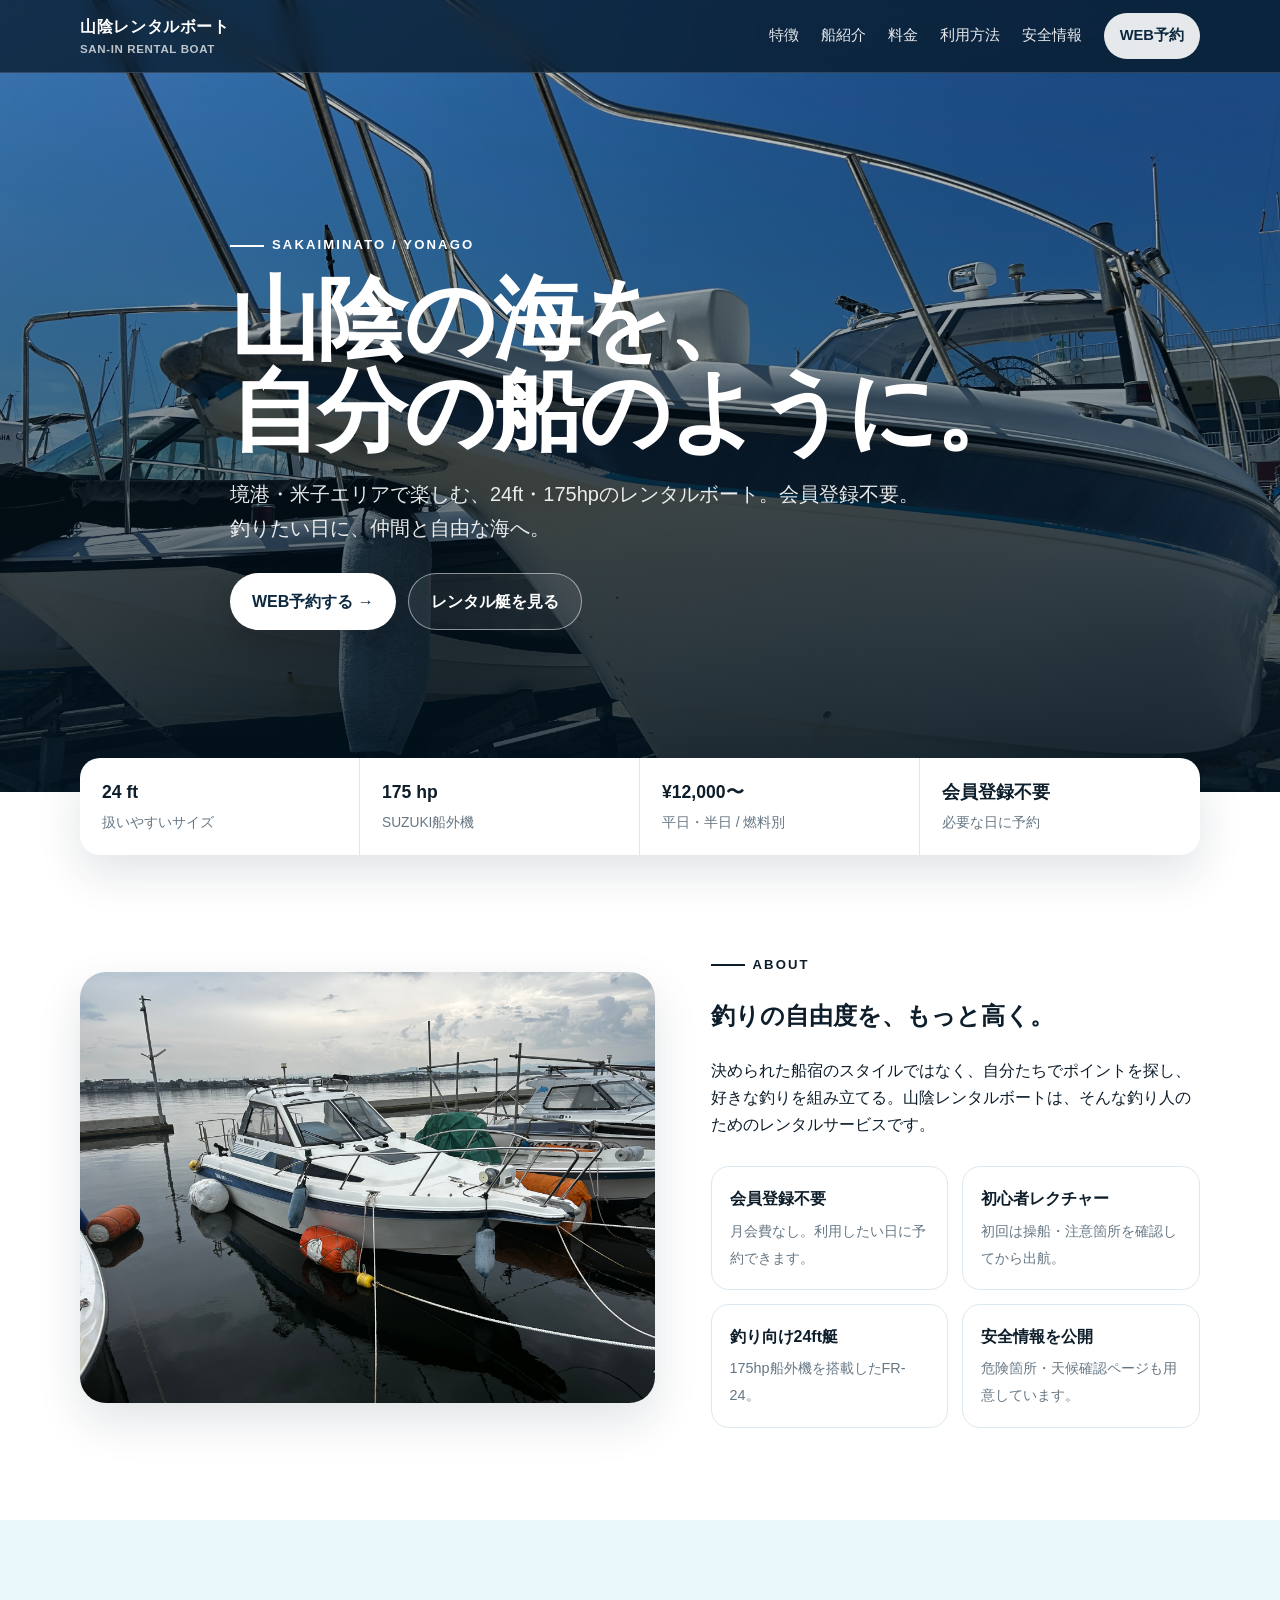
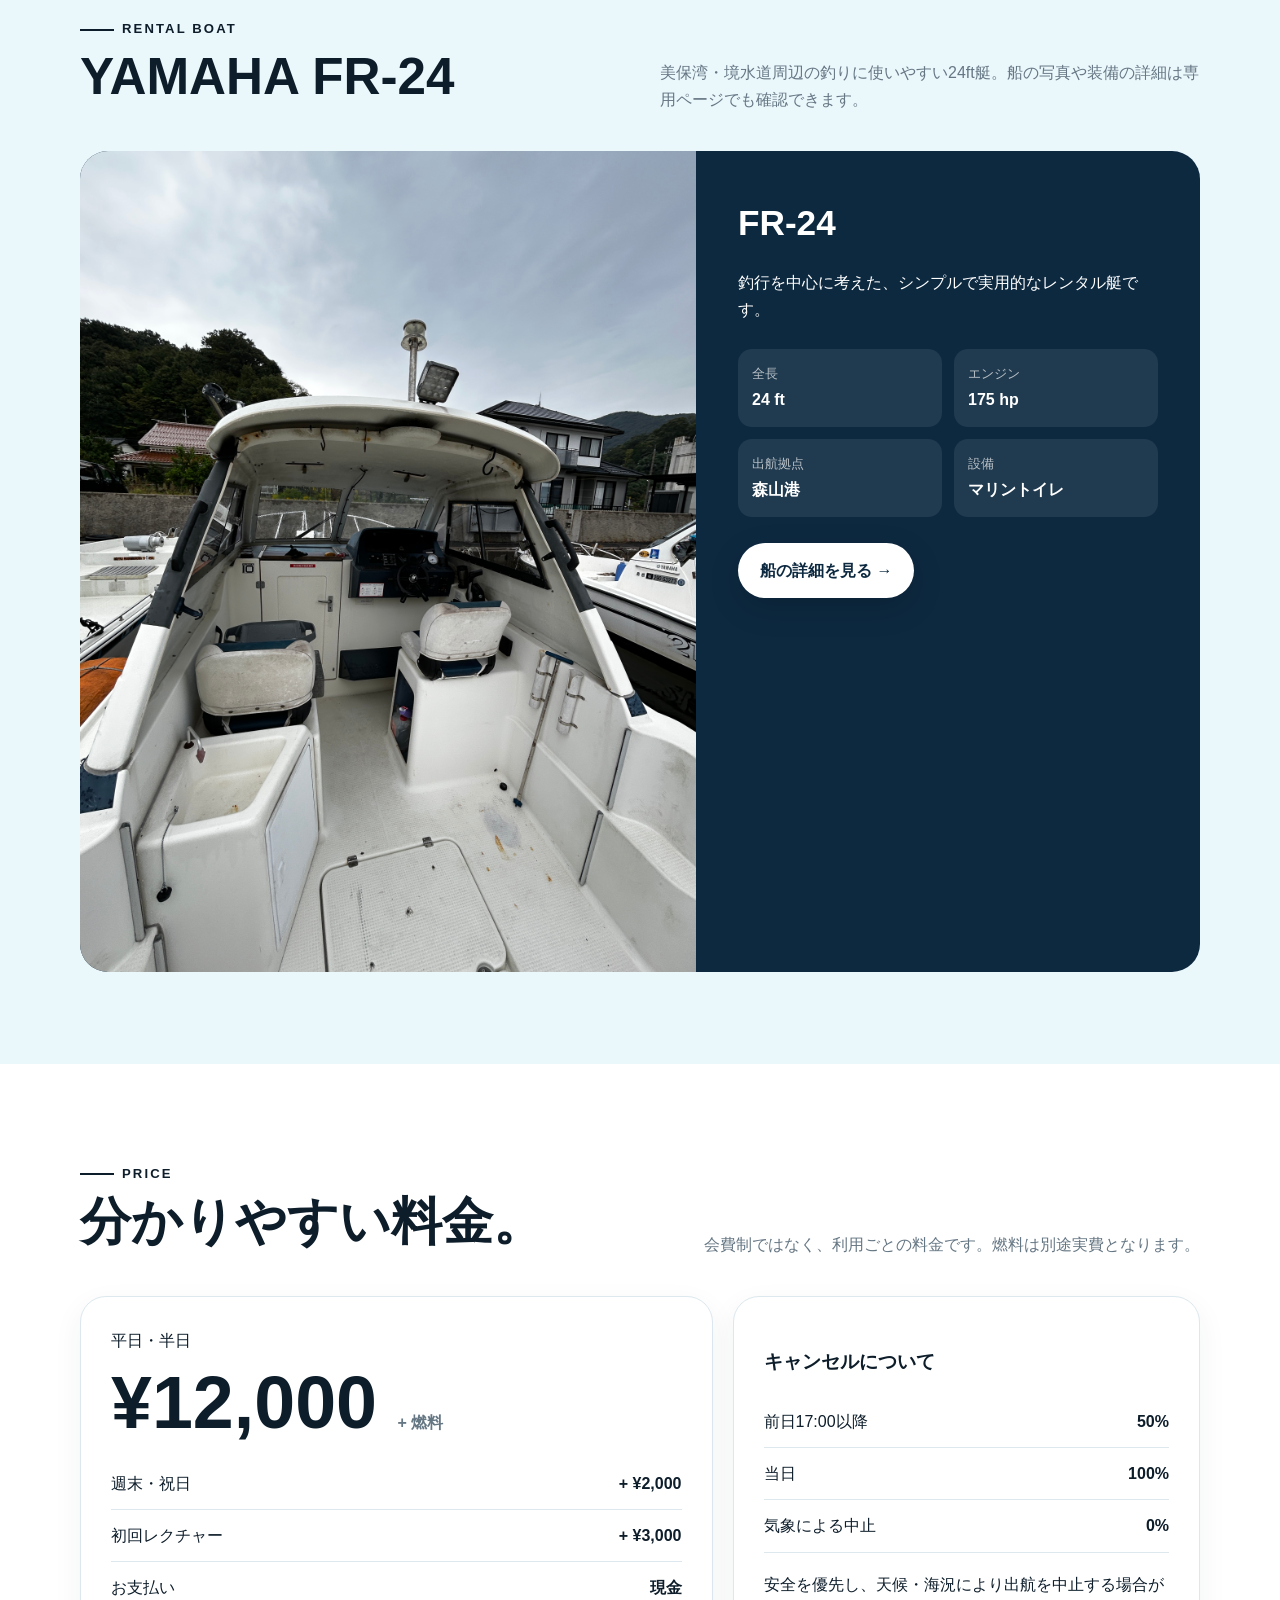
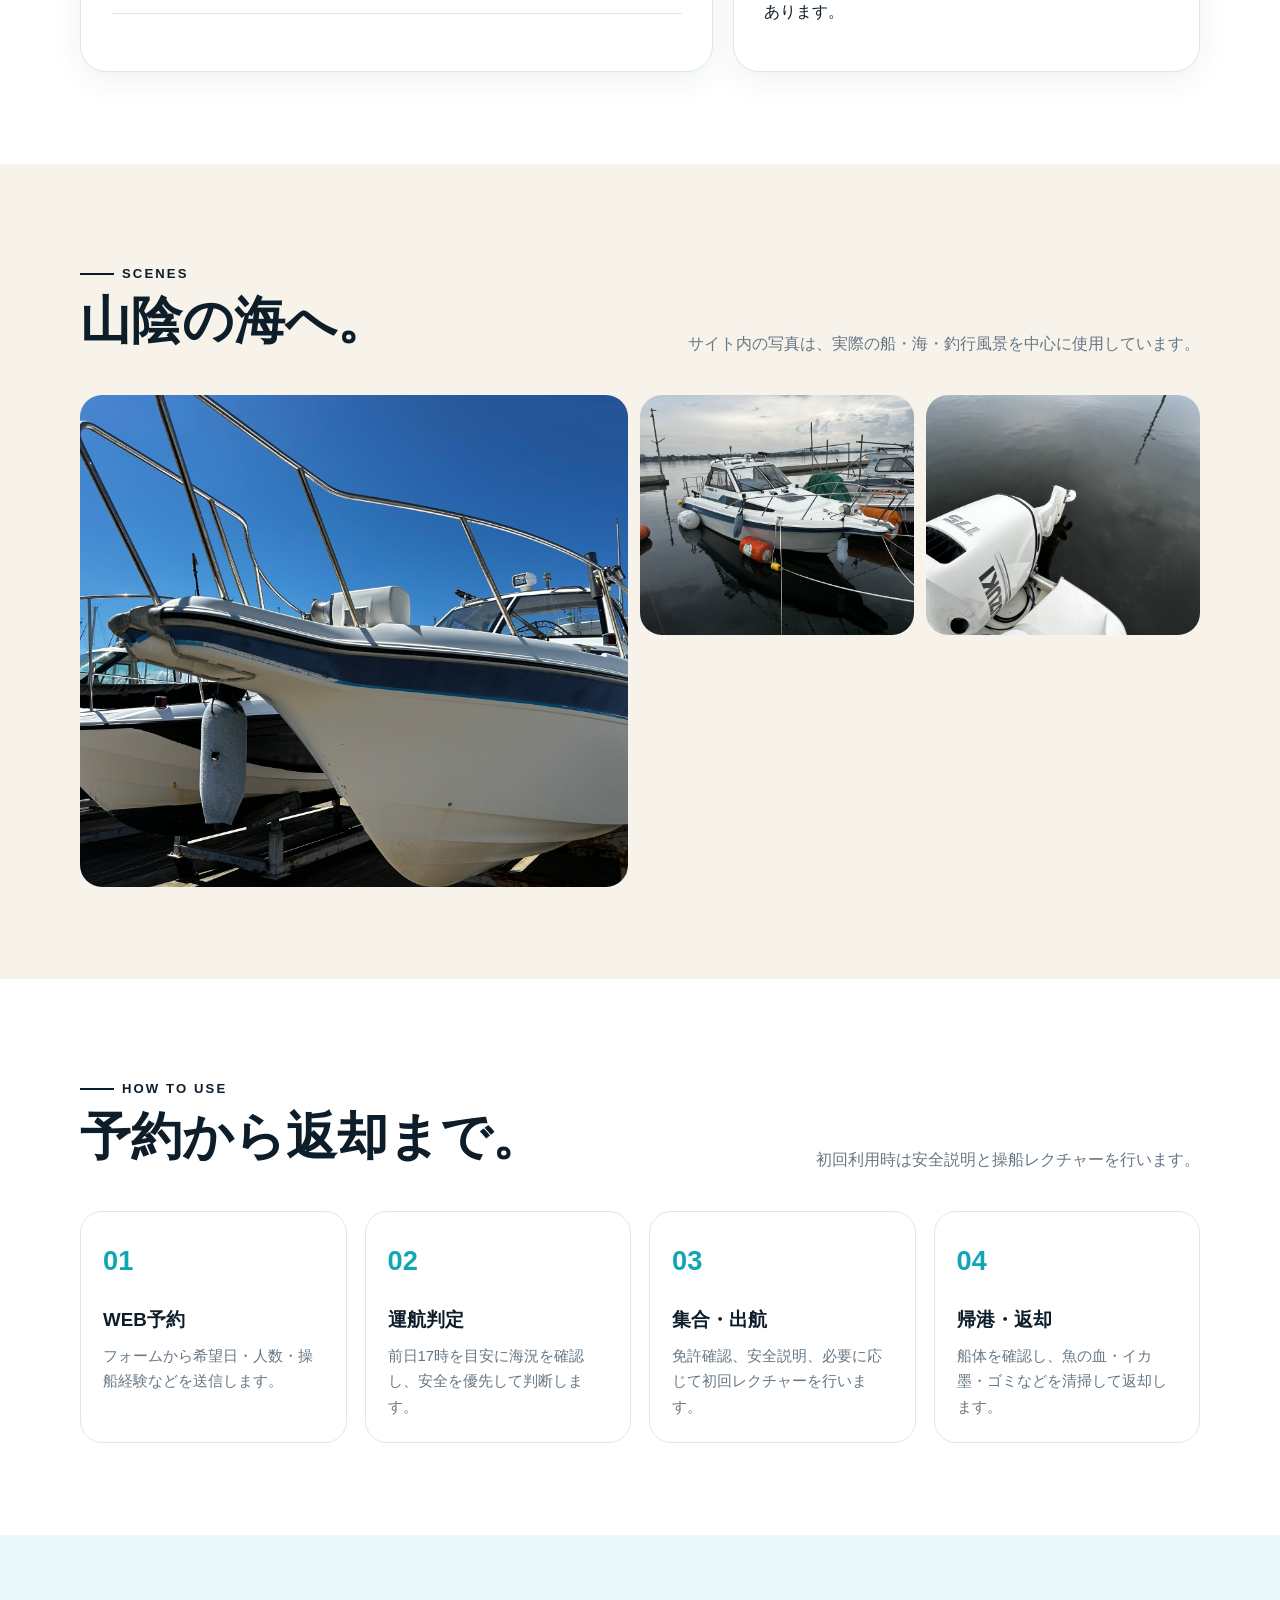
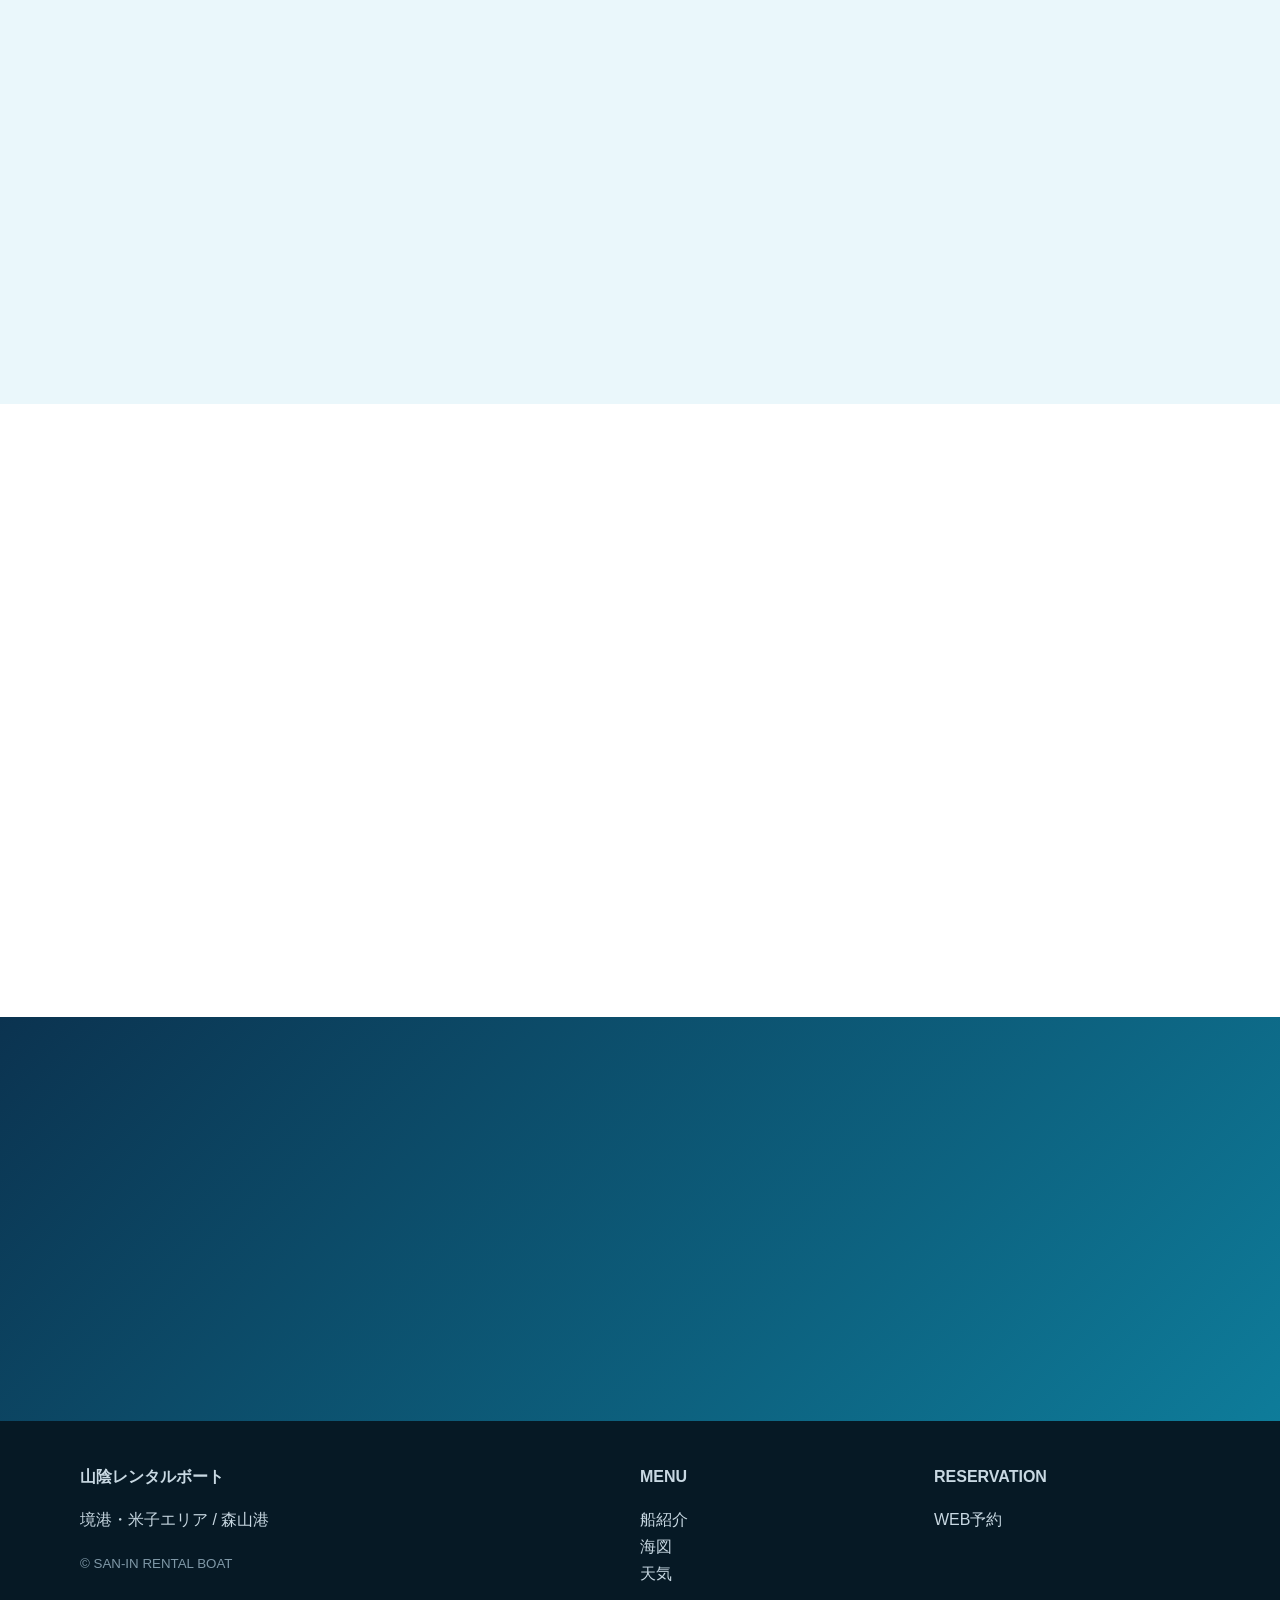
==== commit 42d9cca0: "Update base rental price to 12000 yen" ====
--- a/index.html
+++ b/index.html
@@ -1,193 +1,14 @@
 <!doctype html>
-<html lang="ja">
-<head>
-  <meta name="google-site-verification" content="wOOI2HNFwqUY65fP766uCUaSXbuuZZaytwgjY8IXJsg" />
-  <meta charset="utf-8">
-  <meta name="viewport" content="width=device-width, initial-scale=1">
-  <title>山陰レンタルボート｜境港・米子の24ftレンタルボート</title>
-  <meta name="description" content="境港・米子エリアで楽しむ山陰レンタルボート。24ft・175hp・トイレ付き。会員登録不要、半日16,000円＋燃料。釣りをもっと自由に。">
-  <link rel="canonical" href="https://mshibasango-droid.github.io/nori/">
-  <link rel="stylesheet" href="./styles.css">
-</head>
-<body>
-  <header class="site-header">
-    <div class="container nav">
-      <a class="brand" href="#top">山陰レンタルボート<span>SAN-IN RENTAL BOAT</span></a>
-      <nav class="nav-links" aria-label="メインナビゲーション">
-        <a href="#about">特徴</a>
-        <a href="#boat">船紹介</a>
-        <a href="#price">料金</a>
-        <a href="#flow">利用方法</a>
-        <a href="#safety">安全情報</a>
-        <a class="nav-book" href="https://docs.google.com/forms/d/e/1FAIpQLSeJnfWfkWsNoKh_zWGS74XRdNjAe72nIlrXTmW5V1TQ8Vym_w/viewform" target="_blank" rel="noopener">WEB予約</a>
-      </nav>
-      <button class="menu-btn" aria-label="メニューを開く">☰</button>
-    </div>
-  </header>
-
-  <main id="top">
-    <section class="hero">
-      <div class="container hero-inner">
-        <span class="eyebrow">Sakaiminato / Yonago</span>
-        <h1>山陰の海を、<br>自分の船のように。</h1>
-        <p>境港・米子エリアで楽しむ、24ft・175hpのレンタルボート。会員登録不要。釣りたい日に、仲間と自由な海へ。</p>
-        <div class="hero-actions">
-          <a class="btn btn-primary" href="https://docs.google.com/forms/d/e/1FAIpQLSeJnfWfkWsNoKh_zWGS74XRdNjAe72nIlrXTmW5V1TQ8Vym_w/viewform" target="_blank" rel="noopener">WEB予約する →</a>
-          <a class="btn btn-ghost" href="#boat">レンタル艇を見る</a>
-        </div>
-      </div>
-    </section>
-
-    <div class="quickbar">
-      <div class="container quickgrid">
-        <div class="quickitem"><b>24 ft</b><span>扱いやすいサイズ</span></div>
-        <div class="quickitem"><b>175 hp</b><span>SUZUKI船外機</span></div>
-        <div class="quickitem"><b>¥16,000〜</b><span>平日・半日 / 燃料別</span></div>
-        <div class="quickitem"><b>会員登録不要</b><span>必要な日に予約</span></div>
-      </div>
-    </div>
-
-    <section id="about" class="section">
-      <div class="container two-col reveal">
-        <div class="image-card"><img src="./IMG_4012.JPG" alt="山陰レンタルボートの船と海"></div>
-        <div>
-          <span class="eyebrow">About</span>
-          <h2>釣りの自由度を、もっと高く。</h2>
-          <p>決められた船宿のスタイルではなく、自分たちでポイントを探し、好きな釣りを組み立てる。山陰レンタルボートは、そんな釣り人のためのレンタルサービスです。</p>
-          <div class="feature-list">
-            <div class="feature"><strong>会員登録不要</strong><span>月会費なし。利用したい日に予約できます。</span></div>
-            <div class="feature"><strong>初心者レクチャー</strong><span>初回は操船・注意箇所を確認してから出航。</span></div>
-            <div class="feature"><strong>釣り向け24ft艇</strong><span>175hp船外機を搭載したFR-24。</span></div>
-            <div class="feature"><strong>安全情報を公開</strong><span>危険箇所・天候確認ページも用意しています。</span></div>
-          </div>
-        </div>
-      </div>
-    </section>
-
-    <section id="boat" class="section alt">
-      <div class="container">
-        <div class="section-head reveal">
-          <div><span class="eyebrow">Rental Boat</span><h2>YAMAHA FR-24</h2></div>
-          <p>美保湾・境水道周辺の釣りに使いやすい24ft艇。船の写真や装備の詳細は専用ページでも確認できます。</p>
-        </div>
-        <div class="ship-card reveal">
-          <img src="./IMG_4017.JPG" alt="YAMAHA FR-24 レンタル艇">
-          <div class="ship-copy">
-            <h3>FR-24</h3>
-            <p>釣行を中心に考えた、シンプルで実用的なレンタル艇です。</p>
-            <div class="specs">
-              <div class="spec"><small>全長</small><strong>24 ft</strong></div>
-              <div class="spec"><small>エンジン</small><strong>175 hp</strong></div>
-              <div class="spec"><small>出航拠点</small><strong>森山港</strong></div>
-              <div class="spec"><small>設備</small><strong>マリントイレ</strong></div>
-            </div>
-            <a class="btn btn-primary" href="./boat.html">船の詳細を見る →</a>
-          </div>
-        </div>
-      </div>
-    </section>
-
-    <section id="price" class="section">
-      <div class="container">
-        <div class="section-head reveal">
-          <div><span class="eyebrow">Price</span><h2>分かりやすい料金。</h2></div>
-          <p>会費制ではなく、利用ごとの料金です。燃料は別途実費となります。</p>
-        </div>
-        <div class="price-grid reveal">
-          <div class="price-main">
-            <span>平日・半日</span>
-            <div class="price-amount">¥16,000 <small>+ 燃料</small></div>
-            <ul class="clean-list">
-              <li><span>週末・祝日</span><strong>+ ¥2,000</strong></li>
-              <li><span>初回レクチャー</span><strong>+ ¥3,000</strong></li>
-              <li><span>お支払い</span><strong>現金</strong></li>
-            </ul>
-          </div>
-          <div class="price-sub">
-            <h3>キャンセルについて</h3>
-            <ul class="clean-list">
-              <li><span>前日17:00以降</span><strong>50%</strong></li>
-              <li><span>当日</span><strong>100%</strong></li>
-              <li><span>気象による中止</span><strong>0%</strong></li>
-            </ul>
-            <p>安全を優先し、天候・海況により出航を中止する場合があります。</p>
-          </div>
-        </div>
-      </div>
-    </section>
-
-    <section class="section sand">
-      <div class="container">
-        <div class="section-head reveal">
-          <div><span class="eyebrow">Scenes</span><h2>山陰の海へ。</h2></div>
-          <p>サイト内の写真は、実際の船・海・釣行風景を中心に使用しています。</p>
-        </div>
-        <div class="gallery reveal">
-          <a href="./IMG_3843.JPG" target="_blank"><img src="./IMG_3843.JPG" alt="海上のレンタルボート"></a>
-          <a href="./IMG_4012.JPG" target="_blank"><img src="./IMG_4012.JPG" alt="山陰の海"></a>
-          <a href="./IMG_4025.jpg" target="_blank"><img src="./IMG_4025.jpg" alt="釣行風景"></a>
-        </div>
-      </div>
-    </section>
-
-    <section id="flow" class="section">
-      <div class="container">
-        <div class="section-head reveal">
-          <div><span class="eyebrow">How to use</span><h2>予約から返却まで。</h2></div>
-          <p>初回利用時は安全説明と操船レクチャーを行います。</p>
-        </div>
-        <div class="flow reveal">
-          <div class="flow-item"><h3>WEB予約</h3><p>フォームから希望日・人数・操船経験などを送信します。</p></div>
-          <div class="flow-item"><h3>運航判定</h3><p>前日17時を目安に海況を確認し、安全を優先して判断します。</p></div>
-          <div class="flow-item"><h3>集合・出航</h3><p>免許確認、安全説明、必要に応じて初回レクチャーを行います。</p></div>
-          <div class="flow-item"><h3>帰港・返却</h3><p>船体を確認し、魚の血・イカ墨・ゴミなどを清掃して返却します。</p></div>
-        </div>
-      </div>
-    </section>
-
-    <section id="safety" class="section alt">
-      <div class="container">
-        <div class="section-head reveal">
-          <div><span class="eyebrow">Safety & Support</span><h2>出航前に、海を確認。</h2></div>
-          <p>操船者は小型船舶免許が必要です。安全基準や危険箇所を事前に確認してください。</p>
-        </div>
-        <div class="link-cards reveal">
-          <a class="link-card" href="./chart.html"><h3>海図・危険箇所 →</h3><p>浅瀬や注意ポイントを確認。</p></a>
-          <a class="link-card" href="./weather.html"><h3>天気・海況 →</h3><p>Windyなどの確認リンクをまとめています。</p></a>
-          <a class="link-card" href="./catch.html"><h3>釣果情報 →</h3><p>釣行の参考になる情報をチェック。</p></a>
-        </div>
-      </div>
-    </section>
-
-    <section class="section">
-      <div class="container faq reveal">
-        <div class="section-head"><div><span class="eyebrow">FAQ</span><h2>よくある質問</h2></div></div>
-        <div class="faq-item"><button class="faq-q" aria-expanded="false">初めてでも利用できますか？<span>＋</span></button><div class="faq-a">小型船舶免許をお持ちであれば利用できます。初回はレクチャーを行い、操船や注意箇所を確認してから出航します。</div></div>
-        <div class="faq-item"><button class="faq-q" aria-expanded="false">燃料代は料金に含まれますか？<span>＋</span></button><div class="faq-a">基本料金とは別に燃料費が必要です。実際の利用に応じて精算します。</div></div>
-        <div class="faq-item"><button class="faq-q" aria-expanded="false">悪天候の場合はどうなりますか？<span>＋</span></button><div class="faq-a">安全基準を超える場合は出航を中止します。気象による中止時はキャンセル料はかかりません。</div></div>
-        <div class="faq-item"><button class="faq-q" aria-expanded="false">予約はどこからできますか？<span>＋</span></button><div class="faq-a">このページの「WEB予約」ボタンからGoogleフォームへ進めます。</div></div>
-      </div>
-    </section>
-
-    <section class="cta-section">
-      <div class="container reveal">
-        <span class="eyebrow">Reservation</span>
-        <h2>次の休みは、海へ。</h2>
-        <p>仲間と、自分たちのペースで山陰の釣りを楽しむ。まずは希望日をお知らせください。</p>
-        <a class="btn btn-primary" href="https://docs.google.com/forms/d/e/1FAIpQLSeJnfWfkWsNoKh_zWGS74XRdNjAe72nIlrXTmW5V1TQ8Vym_w/viewform" target="_blank" rel="noopener">WEB予約フォームを開く →</a>
-      </div>
-    </section>
-  </main>
-
-  <footer class="footer">
-    <div class="container footer-grid">
-      <div><strong>山陰レンタルボート</strong><p>境港・米子エリア / 森山港</p><small>© SAN-IN RENTAL BOAT</small></div>
-      <div><strong>MENU</strong><p><a href="./boat.html">船紹介</a><br><a href="./chart.html">海図</a><br><a href="./weather.html">天気</a></p></div>
-      <div><strong>RESERVATION</strong><p><a href="https://docs.google.com/forms/d/e/1FAIpQLSeJnfWfkWsNoKh_zWGS74XRdNjAe72nIlrXTmW5V1TQ8Vym_w/viewform" target="_blank" rel="noopener">WEB予約</a></p></div>
-    </div>
-  </footer>
-
-  <a class="mobile-book" href="https://docs.google.com/forms/d/e/1FAIpQLSeJnfWfkWsNoKh_zWGS74XRdNjAe72nIlrXTmW5V1TQ8Vym_w/viewform" target="_blank" rel="noopener">WEB予約する</a>
-  <script src="./script.js"></script>
-</body>
-</html>+<html lang="ja"><head><meta name="google-site-verification" content="wOOI2HNFwqUY65fP766uCUaSXbuuZZaytwgjY8IXJsg"><meta charset="utf-8"><meta name="viewport" content="width=device-width,initial-scale=1"><title>山陰レンタルボート｜境港・米子の24ftレンタルボート</title><meta name="description" content="境港・米子エリアで楽しむ山陰レンタルボート。24ft・175hp・トイレ付き。会員登録不要、半日12,000円＋燃料。釣りをもっと自由に。"><link rel="canonical" href="https://mshibasango-droid.github.io/nori/"><link rel="stylesheet" href="./styles.css"></head><body>
+<header class="site-header"><div class="container nav"><a class="brand" href="#top">山陰レンタルボート<span>SAN-IN RENTAL BOAT</span></a><nav class="nav-links"><a href="#about">特徴</a><a href="#boat">船紹介</a><a href="#price">料金</a><a href="#flow">利用方法</a><a href="#safety">安全情報</a><a class="nav-book" href="https://docs.google.com/forms/d/e/1FAIpQLSeJnfWfkWsNoKh_zWGS74XRdNjAe72nIlrXTmW5V1TQ8Vym_w/viewform" target="_blank">WEB予約</a></nav><button class="menu-btn">☰</button></div></header>
+<main id="top"><section class="hero"><div class="container hero-inner"><span class="eyebrow">Sakaiminato / Yonago</span><h1>山陰の海を、<br>自分の船のように。</h1><p>境港・米子エリアで楽しむ、24ft・175hpのレンタルボート。会員登録不要。釣りたい日に、仲間と自由な海へ。</p><div class="hero-actions"><a class="btn btn-primary" href="https://docs.google.com/forms/d/e/1FAIpQLSeJnfWfkWsNoKh_zWGS74XRdNjAe72nIlrXTmW5V1TQ8Vym_w/viewform" target="_blank">WEB予約する →</a><a class="btn btn-ghost" href="#boat">レンタル艇を見る</a></div></div></section>
+<div class="quickbar"><div class="container quickgrid"><div class="quickitem"><b>24 ft</b><span>扱いやすいサイズ</span></div><div class="quickitem"><b>175 hp</b><span>SUZUKI船外機</span></div><div class="quickitem"><b>¥12,000〜</b><span>平日・半日 / 燃料別</span></div><div class="quickitem"><b>会員登録不要</b><span>必要な日に予約</span></div></div></div>
+<section id="about" class="section"><div class="container two-col reveal"><div class="image-card"><img src="./IMG_4012.JPG" alt="山陰レンタルボートの船と海"></div><div><span class="eyebrow">About</span><h2>釣りの自由度を、もっと高く。</h2><p>決められた船宿のスタイルではなく、自分たちでポイントを探し、好きな釣りを組み立てる。山陰レンタルボートは、そんな釣り人のためのレンタルサービスです。</p><div class="feature-list"><div class="feature"><strong>会員登録不要</strong><span>月会費なし。利用したい日に予約できます。</span></div><div class="feature"><strong>初心者レクチャー</strong><span>初回は操船・注意箇所を確認してから出航。</span></div><div class="feature"><strong>釣り向け24ft艇</strong><span>175hp船外機を搭載したFR-24。</span></div><div class="feature"><strong>安全情報を公開</strong><span>危険箇所・天候確認ページも用意しています。</span></div></div></div></div></section>
+<section id="boat" class="section alt"><div class="container"><div class="section-head reveal"><div><span class="eyebrow">Rental Boat</span><h2>YAMAHA FR-24</h2></div><p>美保湾・境水道周辺の釣りに使いやすい24ft艇。船の写真や装備の詳細は専用ページでも確認できます。</p></div><div class="ship-card reveal"><img src="./IMG_4017.JPG" alt="YAMAHA FR-24 レンタル艇"><div class="ship-copy"><h3>FR-24</h3><p>釣行を中心に考えた、シンプルで実用的なレンタル艇です。</p><div class="specs"><div class="spec"><small>全長</small><strong>24 ft</strong></div><div class="spec"><small>エンジン</small><strong>175 hp</strong></div><div class="spec"><small>出航拠点</small><strong>森山港</strong></div><div class="spec"><small>設備</small><strong>マリントイレ</strong></div></div><a class="btn btn-primary" href="./boat.html">船の詳細を見る →</a></div></div></div></section>
+<section id="price" class="section"><div class="container"><div class="section-head reveal"><div><span class="eyebrow">Price</span><h2>分かりやすい料金。</h2></div><p>会費制ではなく、利用ごとの料金です。燃料は別途実費となります。</p></div><div class="price-grid reveal"><div class="price-main"><span>平日・半日</span><div class="price-amount">¥12,000 <small>+ 燃料</small></div><ul class="clean-list"><li><span>週末・祝日</span><strong>+ ¥2,000</strong></li><li><span>初回レクチャー</span><strong>+ ¥3,000</strong></li><li><span>お支払い</span><strong>現金</strong></li></ul></div><div class="price-sub"><h3>キャンセルについて</h3><ul class="clean-list"><li><span>前日17:00以降</span><strong>50%</strong></li><li><span>当日</span><strong>100%</strong></li><li><span>気象による中止</span><strong>0%</strong></li></ul><p>安全を優先し、天候・海況により出航を中止する場合があります。</p></div></div></div></section>
+<section class="section sand"><div class="container"><div class="section-head reveal"><div><span class="eyebrow">Scenes</span><h2>山陰の海へ。</h2></div><p>サイト内の写真は、実際の船・海・釣行風景を中心に使用しています。</p></div><div class="gallery reveal"><a href="./IMG_3843.JPG"><img src="./IMG_3843.JPG"></a><a href="./IMG_4012.JPG"><img src="./IMG_4012.JPG"></a><a href="./IMG_4025.jpg"><img src="./IMG_4025.jpg"></a></div></div></section>
+<section id="flow" class="section"><div class="container"><div class="section-head reveal"><div><span class="eyebrow">How to use</span><h2>予約から返却まで。</h2></div><p>初回利用時は安全説明と操船レクチャーを行います。</p></div><div class="flow reveal"><div class="flow-item"><h3>WEB予約</h3><p>フォームから希望日・人数・操船経験などを送信します。</p></div><div class="flow-item"><h3>運航判定</h3><p>前日17時を目安に海況を確認し、安全を優先して判断します。</p></div><div class="flow-item"><h3>集合・出航</h3><p>免許確認、安全説明、必要に応じて初回レクチャーを行います。</p></div><div class="flow-item"><h3>帰港・返却</h3><p>船体を確認し、魚の血・イカ墨・ゴミなどを清掃して返却します。</p></div></div></div></section>
+<section id="safety" class="section alt"><div class="container"><div class="section-head reveal"><div><span class="eyebrow">Safety & Support</span><h2>出航前に、海を確認。</h2></div><p>操船者は小型船舶免許が必要です。安全基準や危険箇所を事前に確認してください。</p></div><div class="link-cards reveal"><a class="link-card" href="./chart.html"><h3>海図・危険箇所 →</h3><p>浅瀬や注意ポイントを確認。</p></a><a class="link-card" href="./weather.html"><h3>天気・海況 →</h3><p>Windyなどの確認リンクをまとめています。</p></a><a class="link-card" href="./catch.html"><h3>釣果情報 →</h3><p>釣行の参考になる情報をチェック。</p></a></div></div></section>
+<section class="section"><div class="container faq reveal"><div class="section-head"><div><span class="eyebrow">FAQ</span><h2>よくある質問</h2></div></div><div class="faq-item"><button class="faq-q">初めてでも利用できますか？<span>＋</span></button><div class="faq-a">小型船舶免許をお持ちであれば利用できます。初回はレクチャーを行い、操船や注意箇所を確認してから出航します。</div></div><div class="faq-item"><button class="faq-q">燃料代は料金に含まれますか？<span>＋</span></button><div class="faq-a">基本料金とは別に燃料費が必要です。実際の利用に応じて精算します。</div></div><div class="faq-item"><button class="faq-q">悪天候の場合はどうなりますか？<span>＋</span></button><div class="faq-a">安全基準を超える場合は出航を中止します。気象による中止時はキャンセル料はかかりません。</div></div><div class="faq-item"><button class="faq-q">予約はどこからできますか？<span>＋</span></button><div class="faq-a">このページの「WEB予約」ボタンからGoogleフォームへ進めます。</div></div></div></section>
+<section class="cta-section"><div class="container reveal"><span class="eyebrow">Reservation</span><h2>次の休みは、海へ。</h2><p>仲間と、自分たちのペースで山陰の釣りを楽しむ。まずは希望日をお知らせください。</p><a class="btn btn-primary" href="https://docs.google.com/forms/d/e/1FAIpQLSeJnfWfkWsNoKh_zWGS74XRdNjAe72nIlrXTmW5V1TQ8Vym_w/viewform" target="_blank">WEB予約フォームを開く →</a></div></section></main>
+<footer class="footer"><div class="container footer-grid"><div><strong>山陰レンタルボート</strong><p>境港・米子エリア / 森山港</p><small>© SAN-IN RENTAL BOAT</small></div><div><strong>MENU</strong><p><a href="./boat.html">船紹介</a><br><a href="./chart.html">海図</a><br><a href="./weather.html">天気</a></p></div><div><strong>RESERVATION</strong><p>WEB予約</p></div></div></footer><a class="mobile-book" href="https://docs.google.com/forms/d/e/1FAIpQLSeJnfWfkWsNoKh_zWGS74XRdNjAe72nIlrXTmW5V1TQ8Vym_w/viewform" target="_blank">WEB予約する</a><script src="./script.js"></script></body></html>
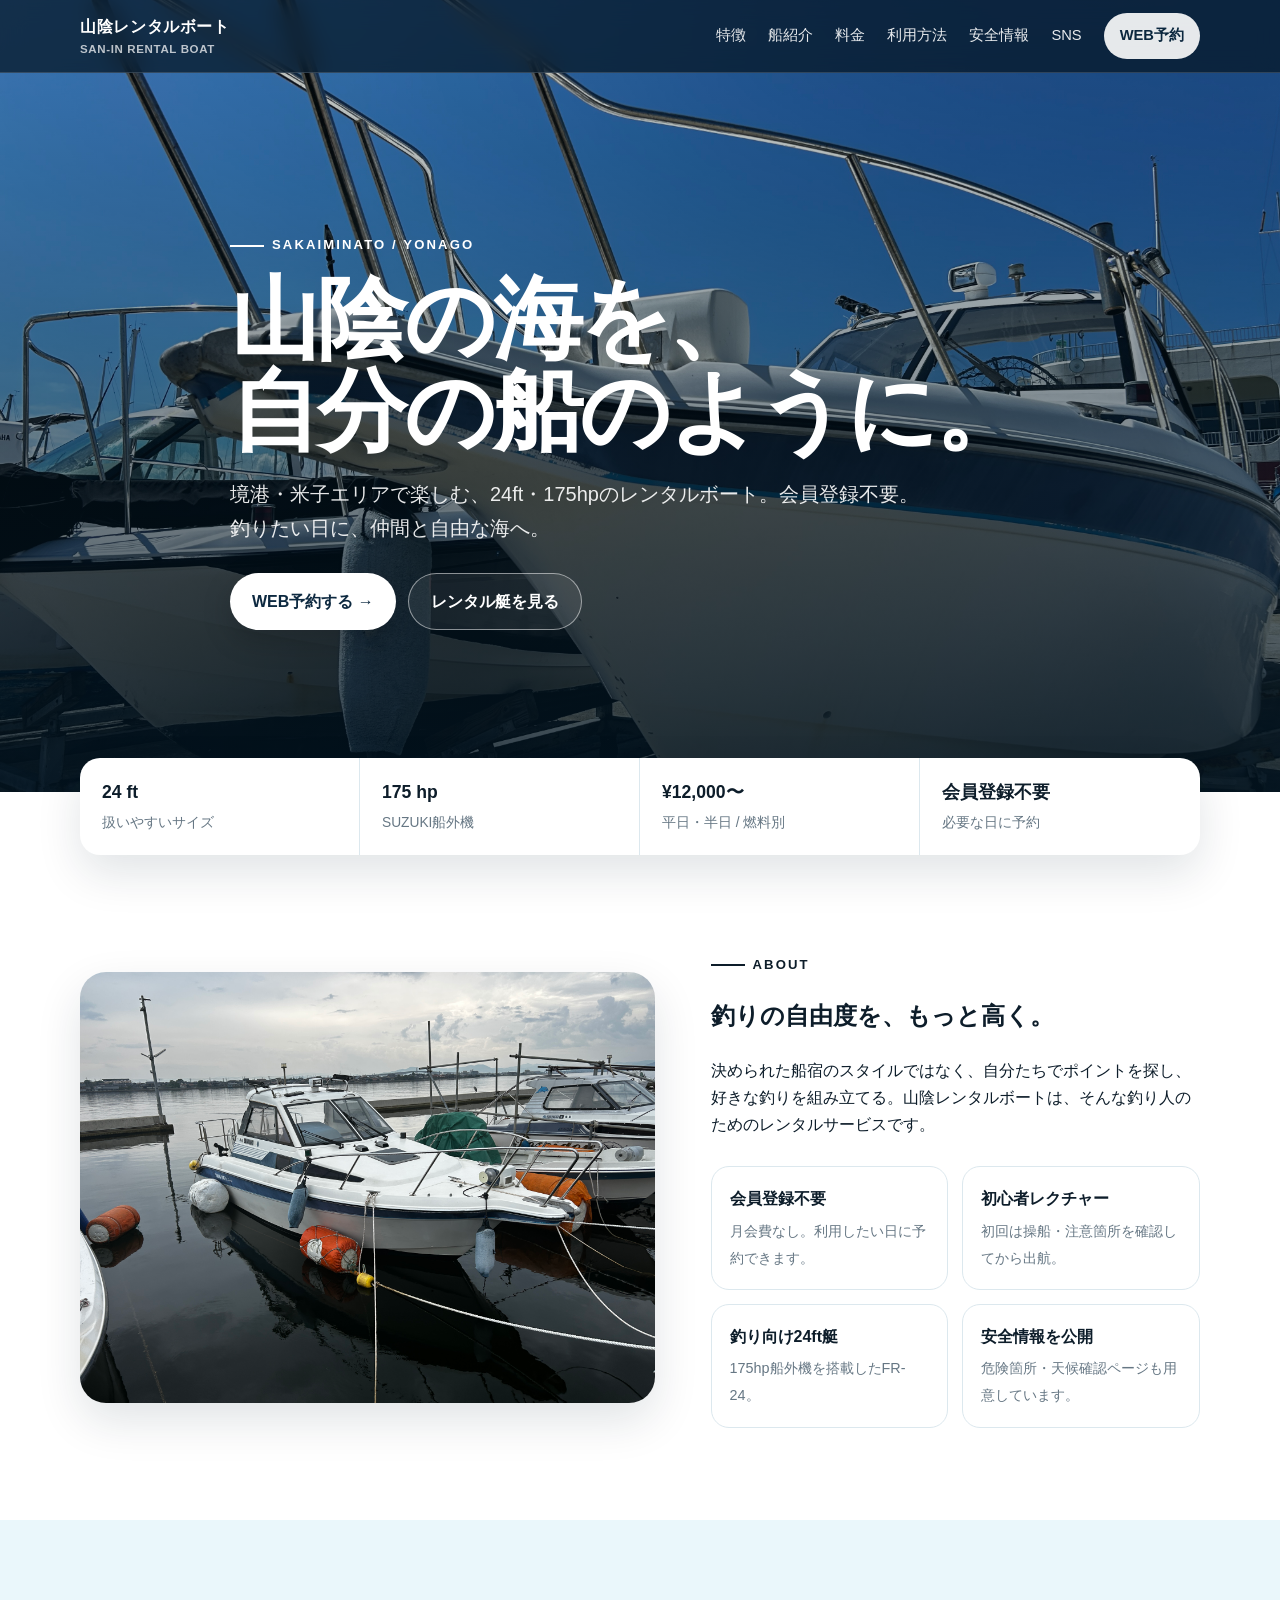
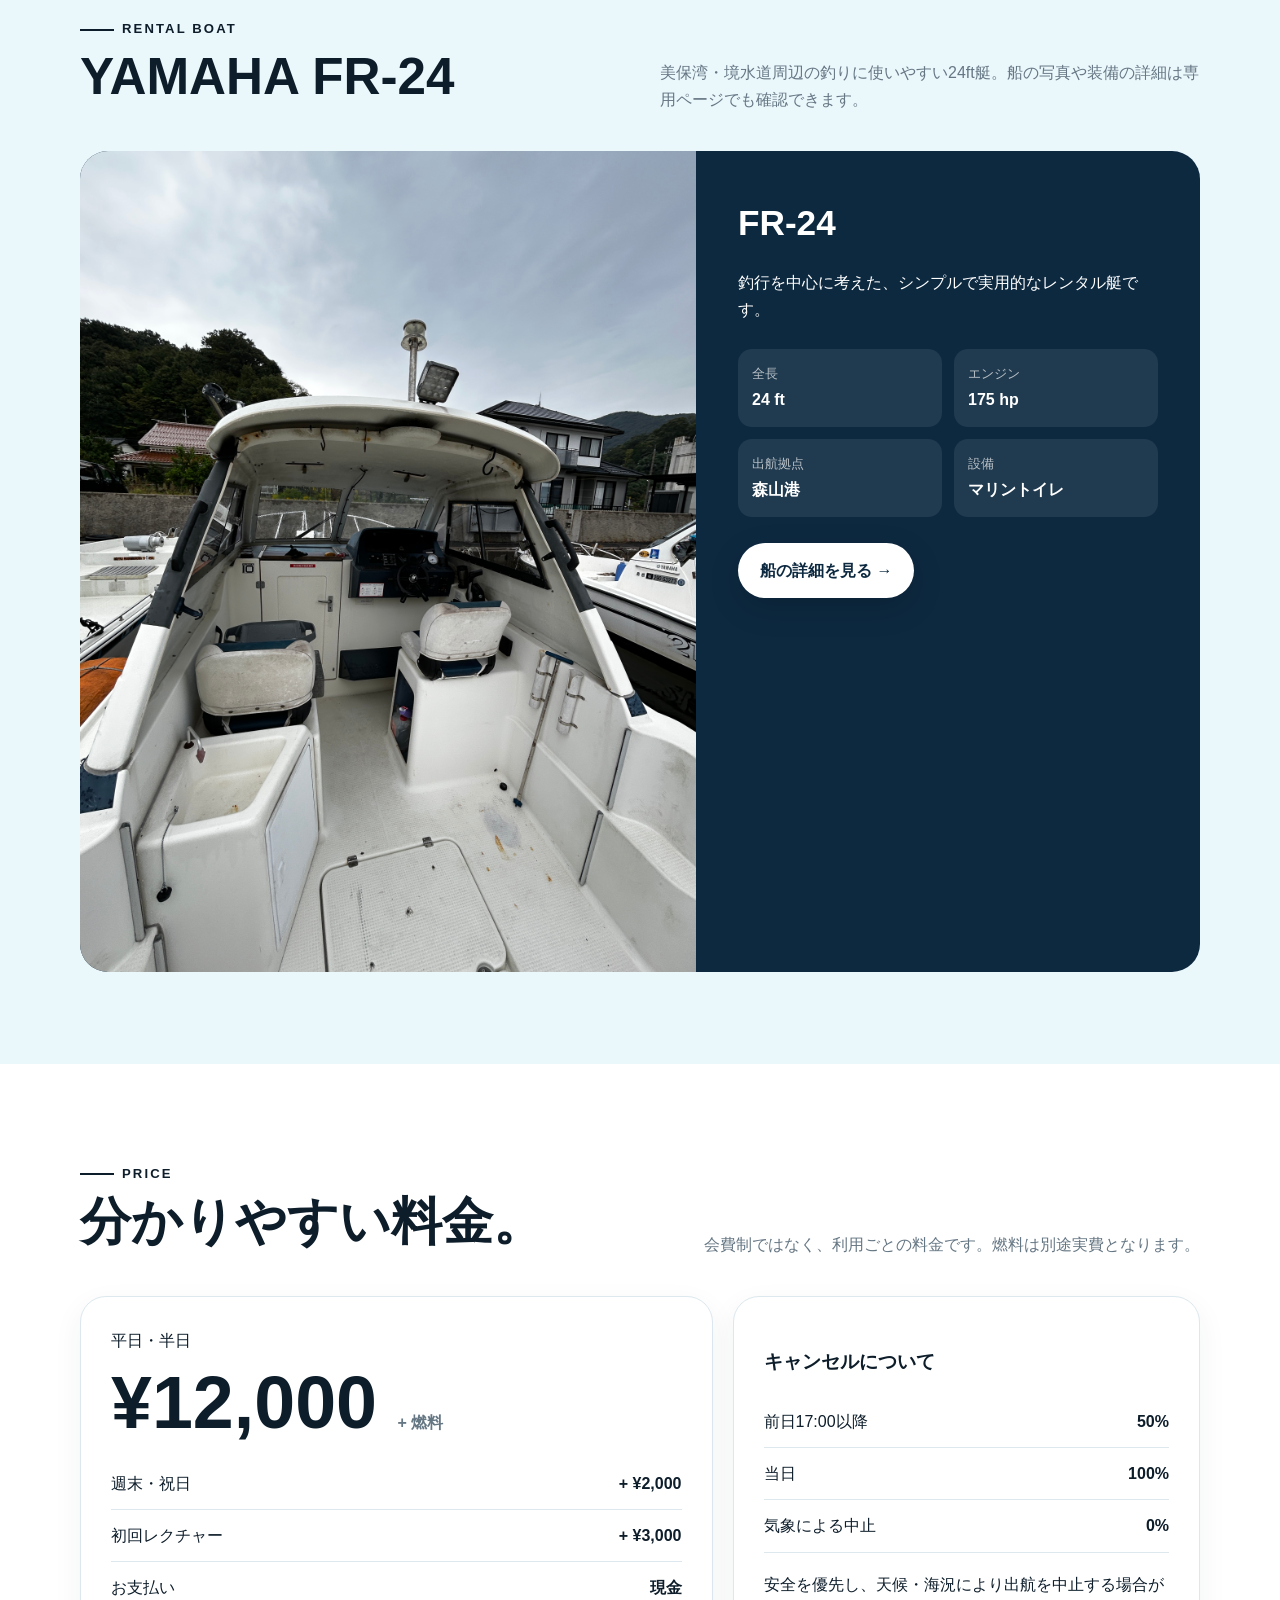
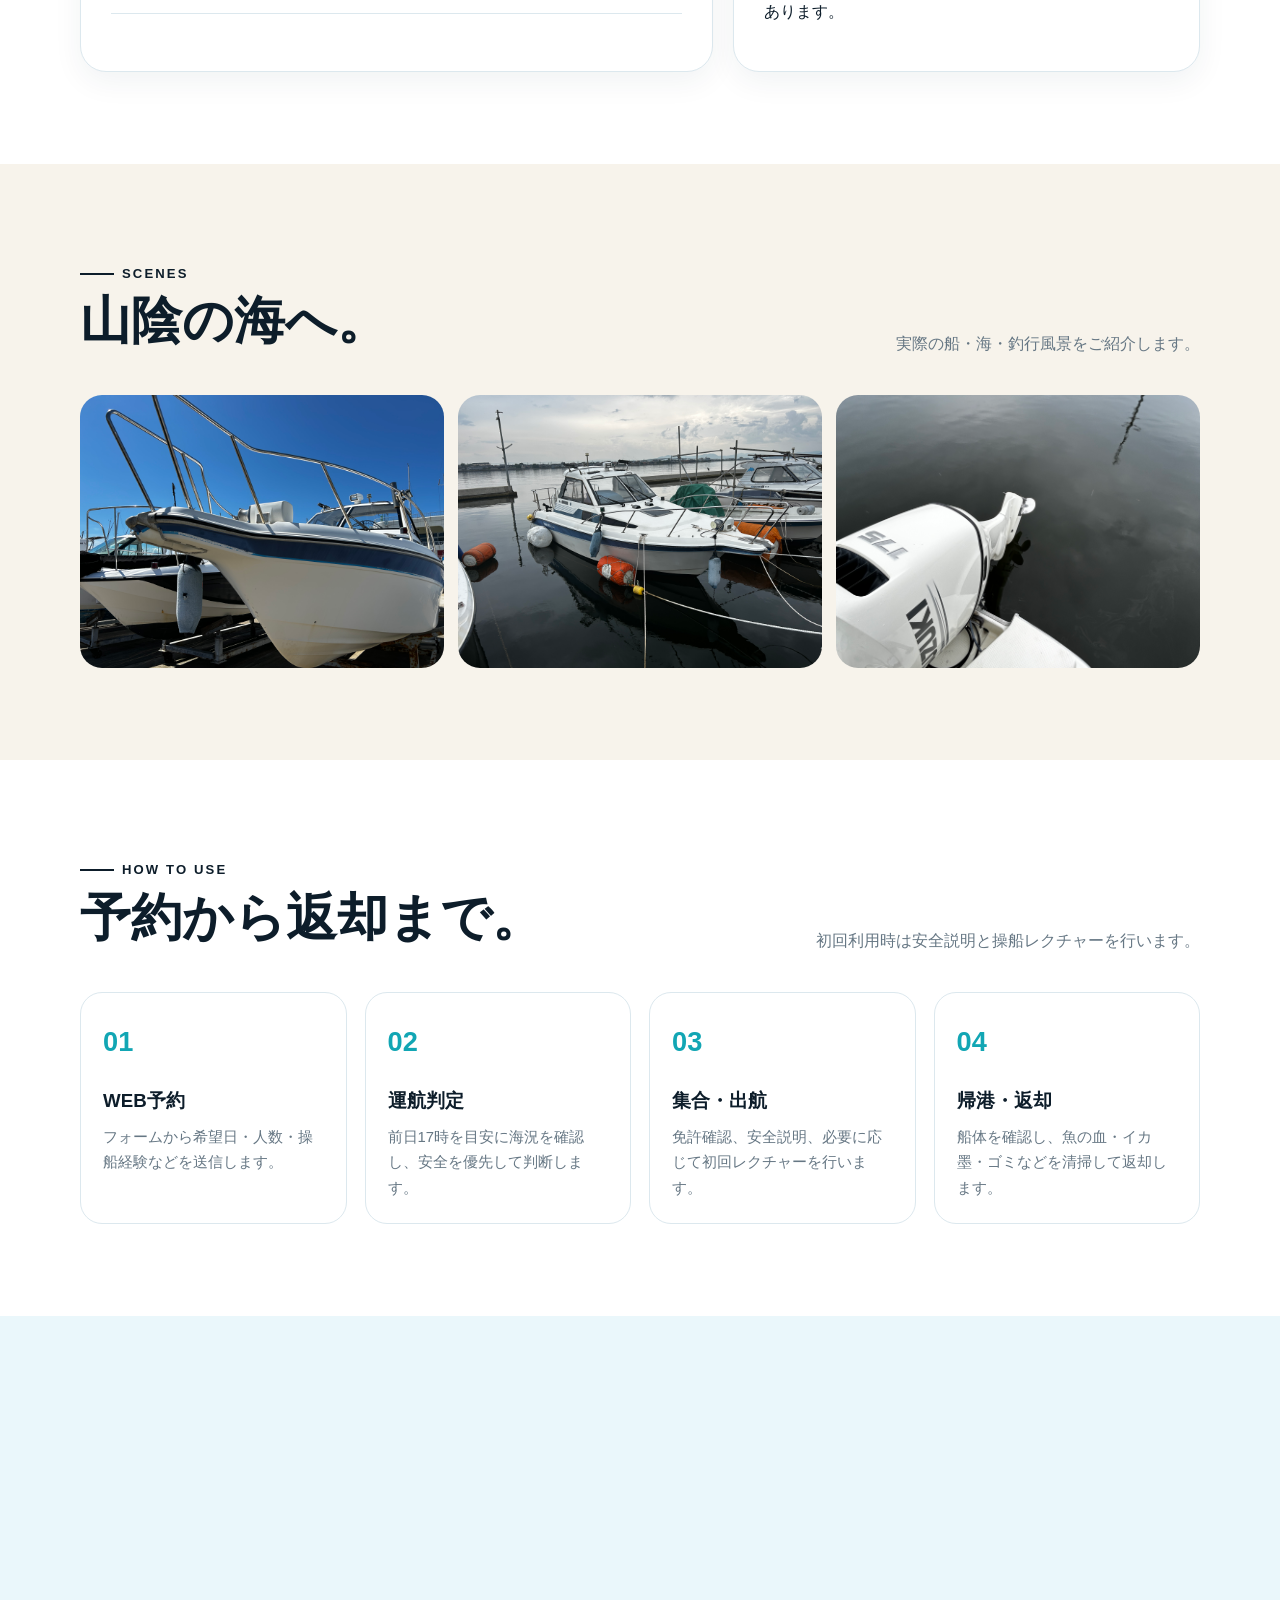
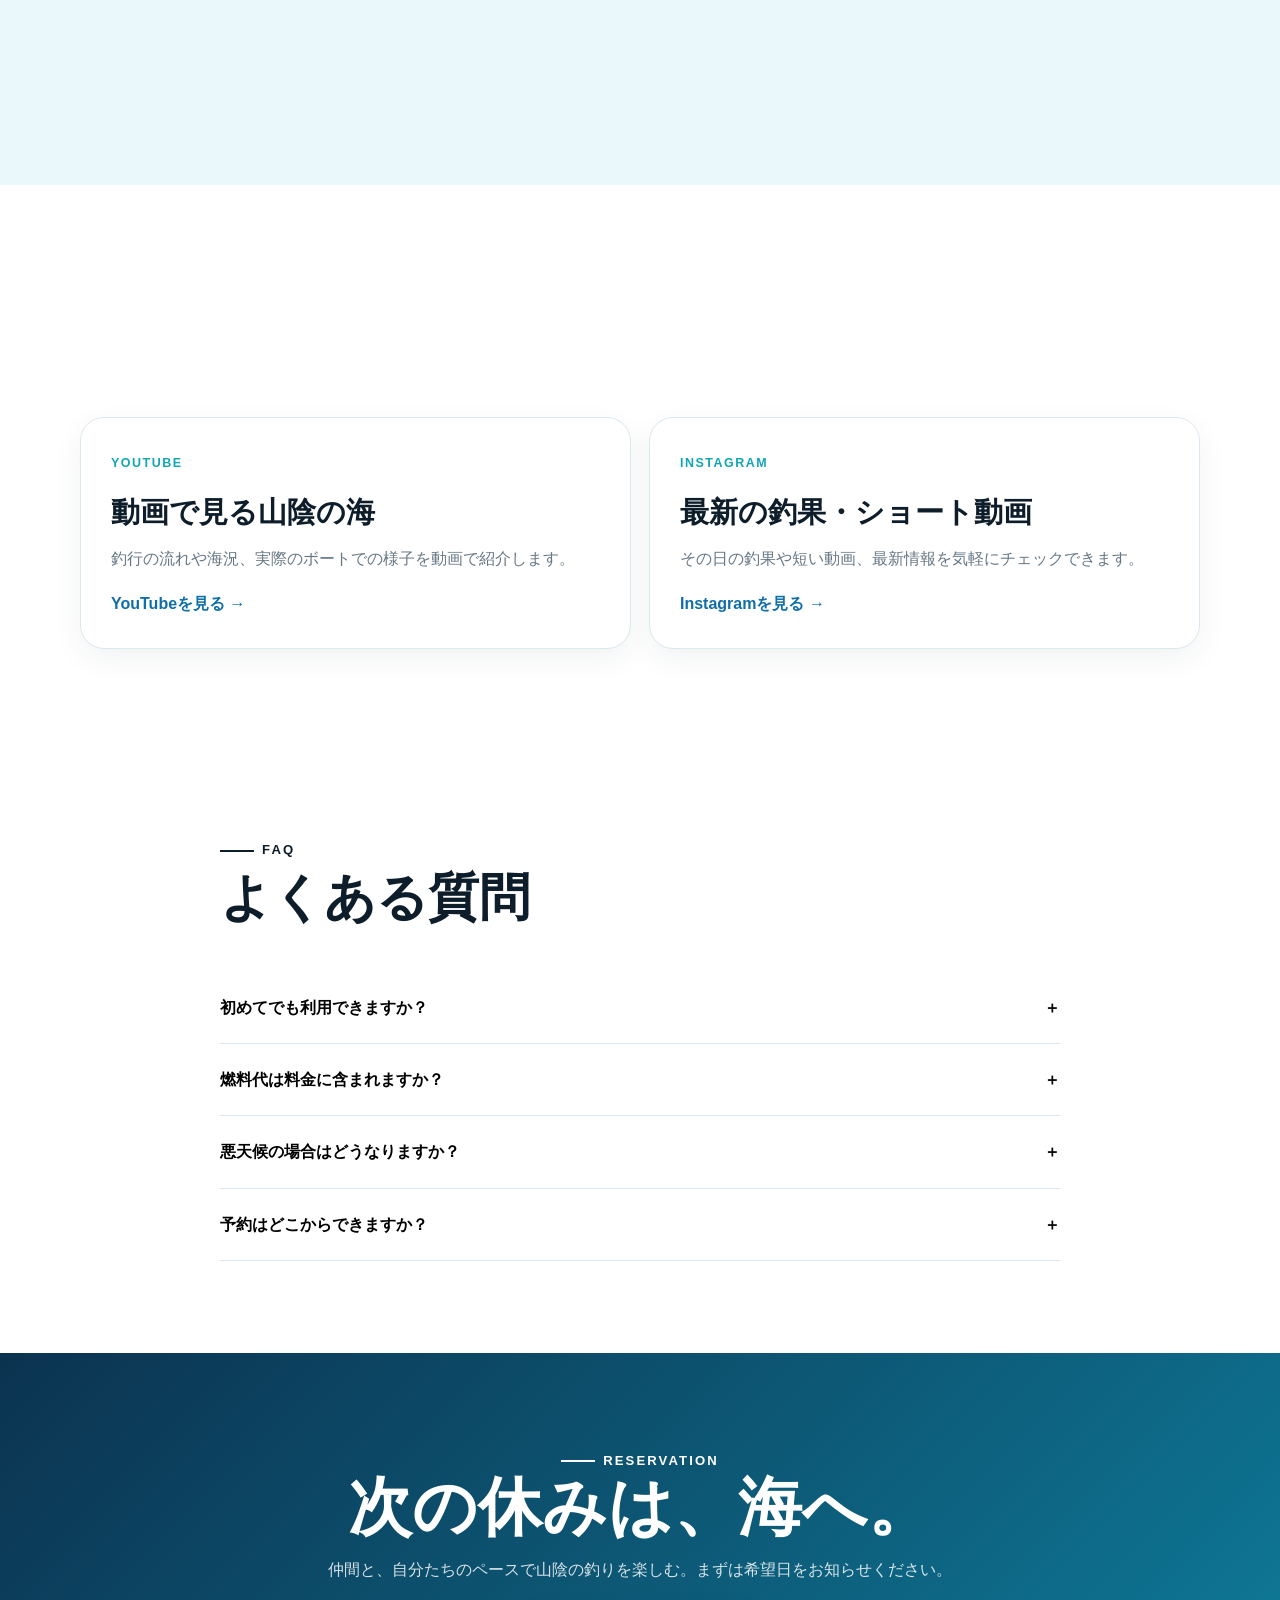
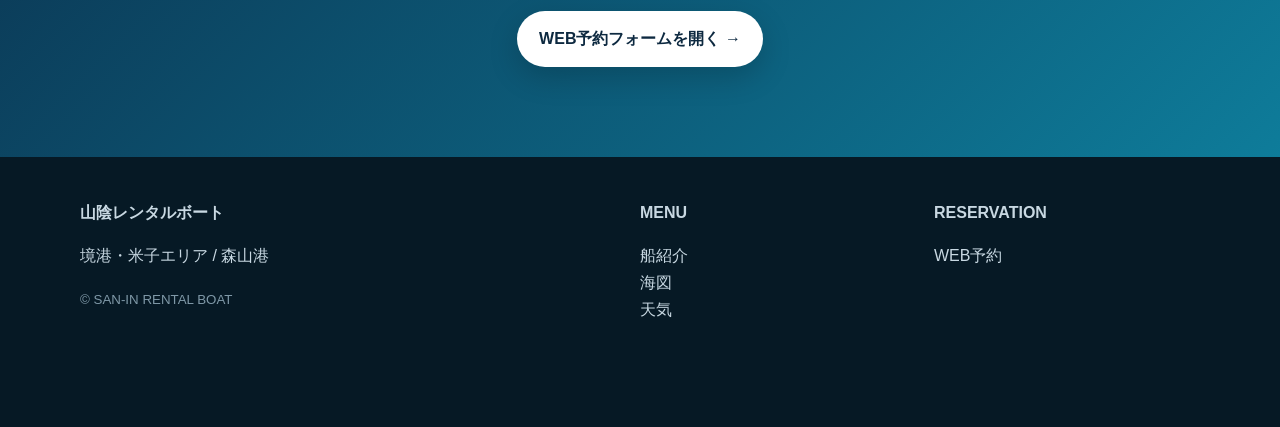
==== commit 6294a84d: "Publish approved San-in Rental Boat redesign" ====
--- a/index.html
+++ b/index.html
@@ -1,14 +1 @@
-<!doctype html>
-<html lang="ja"><head><meta name="google-site-verification" content="wOOI2HNFwqUY65fP766uCUaSXbuuZZaytwgjY8IXJsg"><meta charset="utf-8"><meta name="viewport" content="width=device-width,initial-scale=1"><title>山陰レンタルボート｜境港・米子の24ftレンタルボート</title><meta name="description" content="境港・米子エリアで楽しむ山陰レンタルボート。24ft・175hp・トイレ付き。会員登録不要、半日12,000円＋燃料。釣りをもっと自由に。"><link rel="canonical" href="https://mshibasango-droid.github.io/nori/"><link rel="stylesheet" href="./styles.css"></head><body>
-<header class="site-header"><div class="container nav"><a class="brand" href="#top">山陰レンタルボート<span>SAN-IN RENTAL BOAT</span></a><nav class="nav-links"><a href="#about">特徴</a><a href="#boat">船紹介</a><a href="#price">料金</a><a href="#flow">利用方法</a><a href="#safety">安全情報</a><a class="nav-book" href="https://docs.google.com/forms/d/e/1FAIpQLSeJnfWfkWsNoKh_zWGS74XRdNjAe72nIlrXTmW5V1TQ8Vym_w/viewform" target="_blank">WEB予約</a></nav><button class="menu-btn">☰</button></div></header>
-<main id="top"><section class="hero"><div class="container hero-inner"><span class="eyebrow">Sakaiminato / Yonago</span><h1>山陰の海を、<br>自分の船のように。</h1><p>境港・米子エリアで楽しむ、24ft・175hpのレンタルボート。会員登録不要。釣りたい日に、仲間と自由な海へ。</p><div class="hero-actions"><a class="btn btn-primary" href="https://docs.google.com/forms/d/e/1FAIpQLSeJnfWfkWsNoKh_zWGS74XRdNjAe72nIlrXTmW5V1TQ8Vym_w/viewform" target="_blank">WEB予約する →</a><a class="btn btn-ghost" href="#boat">レンタル艇を見る</a></div></div></section>
-<div class="quickbar"><div class="container quickgrid"><div class="quickitem"><b>24 ft</b><span>扱いやすいサイズ</span></div><div class="quickitem"><b>175 hp</b><span>SUZUKI船外機</span></div><div class="quickitem"><b>¥12,000〜</b><span>平日・半日 / 燃料別</span></div><div class="quickitem"><b>会員登録不要</b><span>必要な日に予約</span></div></div></div>
-<section id="about" class="section"><div class="container two-col reveal"><div class="image-card"><img src="./IMG_4012.JPG" alt="山陰レンタルボートの船と海"></div><div><span class="eyebrow">About</span><h2>釣りの自由度を、もっと高く。</h2><p>決められた船宿のスタイルではなく、自分たちでポイントを探し、好きな釣りを組み立てる。山陰レンタルボートは、そんな釣り人のためのレンタルサービスです。</p><div class="feature-list"><div class="feature"><strong>会員登録不要</strong><span>月会費なし。利用したい日に予約できます。</span></div><div class="feature"><strong>初心者レクチャー</strong><span>初回は操船・注意箇所を確認してから出航。</span></div><div class="feature"><strong>釣り向け24ft艇</strong><span>175hp船外機を搭載したFR-24。</span></div><div class="feature"><strong>安全情報を公開</strong><span>危険箇所・天候確認ページも用意しています。</span></div></div></div></div></section>
-<section id="boat" class="section alt"><div class="container"><div class="section-head reveal"><div><span class="eyebrow">Rental Boat</span><h2>YAMAHA FR-24</h2></div><p>美保湾・境水道周辺の釣りに使いやすい24ft艇。船の写真や装備の詳細は専用ページでも確認できます。</p></div><div class="ship-card reveal"><img src="./IMG_4017.JPG" alt="YAMAHA FR-24 レンタル艇"><div class="ship-copy"><h3>FR-24</h3><p>釣行を中心に考えた、シンプルで実用的なレンタル艇です。</p><div class="specs"><div class="spec"><small>全長</small><strong>24 ft</strong></div><div class="spec"><small>エンジン</small><strong>175 hp</strong></div><div class="spec"><small>出航拠点</small><strong>森山港</strong></div><div class="spec"><small>設備</small><strong>マリントイレ</strong></div></div><a class="btn btn-primary" href="./boat.html">船の詳細を見る →</a></div></div></div></section>
-<section id="price" class="section"><div class="container"><div class="section-head reveal"><div><span class="eyebrow">Price</span><h2>分かりやすい料金。</h2></div><p>会費制ではなく、利用ごとの料金です。燃料は別途実費となります。</p></div><div class="price-grid reveal"><div class="price-main"><span>平日・半日</span><div class="price-amount">¥12,000 <small>+ 燃料</small></div><ul class="clean-list"><li><span>週末・祝日</span><strong>+ ¥2,000</strong></li><li><span>初回レクチャー</span><strong>+ ¥3,000</strong></li><li><span>お支払い</span><strong>現金</strong></li></ul></div><div class="price-sub"><h3>キャンセルについて</h3><ul class="clean-list"><li><span>前日17:00以降</span><strong>50%</strong></li><li><span>当日</span><strong>100%</strong></li><li><span>気象による中止</span><strong>0%</strong></li></ul><p>安全を優先し、天候・海況により出航を中止する場合があります。</p></div></div></div></section>
-<section class="section sand"><div class="container"><div class="section-head reveal"><div><span class="eyebrow">Scenes</span><h2>山陰の海へ。</h2></div><p>サイト内の写真は、実際の船・海・釣行風景を中心に使用しています。</p></div><div class="gallery reveal"><a href="./IMG_3843.JPG"><img src="./IMG_3843.JPG"></a><a href="./IMG_4012.JPG"><img src="./IMG_4012.JPG"></a><a href="./IMG_4025.jpg"><img src="./IMG_4025.jpg"></a></div></div></section>
-<section id="flow" class="section"><div class="container"><div class="section-head reveal"><div><span class="eyebrow">How to use</span><h2>予約から返却まで。</h2></div><p>初回利用時は安全説明と操船レクチャーを行います。</p></div><div class="flow reveal"><div class="flow-item"><h3>WEB予約</h3><p>フォームから希望日・人数・操船経験などを送信します。</p></div><div class="flow-item"><h3>運航判定</h3><p>前日17時を目安に海況を確認し、安全を優先して判断します。</p></div><div class="flow-item"><h3>集合・出航</h3><p>免許確認、安全説明、必要に応じて初回レクチャーを行います。</p></div><div class="flow-item"><h3>帰港・返却</h3><p>船体を確認し、魚の血・イカ墨・ゴミなどを清掃して返却します。</p></div></div></div></section>
-<section id="safety" class="section alt"><div class="container"><div class="section-head reveal"><div><span class="eyebrow">Safety & Support</span><h2>出航前に、海を確認。</h2></div><p>操船者は小型船舶免許が必要です。安全基準や危険箇所を事前に確認してください。</p></div><div class="link-cards reveal"><a class="link-card" href="./chart.html"><h3>海図・危険箇所 →</h3><p>浅瀬や注意ポイントを確認。</p></a><a class="link-card" href="./weather.html"><h3>天気・海況 →</h3><p>Windyなどの確認リンクをまとめています。</p></a><a class="link-card" href="./catch.html"><h3>釣果情報 →</h3><p>釣行の参考になる情報をチェック。</p></a></div></div></section>
-<section class="section"><div class="container faq reveal"><div class="section-head"><div><span class="eyebrow">FAQ</span><h2>よくある質問</h2></div></div><div class="faq-item"><button class="faq-q">初めてでも利用できますか？<span>＋</span></button><div class="faq-a">小型船舶免許をお持ちであれば利用できます。初回はレクチャーを行い、操船や注意箇所を確認してから出航します。</div></div><div class="faq-item"><button class="faq-q">燃料代は料金に含まれますか？<span>＋</span></button><div class="faq-a">基本料金とは別に燃料費が必要です。実際の利用に応じて精算します。</div></div><div class="faq-item"><button class="faq-q">悪天候の場合はどうなりますか？<span>＋</span></button><div class="faq-a">安全基準を超える場合は出航を中止します。気象による中止時はキャンセル料はかかりません。</div></div><div class="faq-item"><button class="faq-q">予約はどこからできますか？<span>＋</span></button><div class="faq-a">このページの「WEB予約」ボタンからGoogleフォームへ進めます。</div></div></div></section>
-<section class="cta-section"><div class="container reveal"><span class="eyebrow">Reservation</span><h2>次の休みは、海へ。</h2><p>仲間と、自分たちのペースで山陰の釣りを楽しむ。まずは希望日をお知らせください。</p><a class="btn btn-primary" href="https://docs.google.com/forms/d/e/1FAIpQLSeJnfWfkWsNoKh_zWGS74XRdNjAe72nIlrXTmW5V1TQ8Vym_w/viewform" target="_blank">WEB予約フォームを開く →</a></div></section></main>
-<footer class="footer"><div class="container footer-grid"><div><strong>山陰レンタルボート</strong><p>境港・米子エリア / 森山港</p><small>© SAN-IN RENTAL BOAT</small></div><div><strong>MENU</strong><p><a href="./boat.html">船紹介</a><br><a href="./chart.html">海図</a><br><a href="./weather.html">天気</a></p></div><div><strong>RESERVATION</strong><p>WEB予約</p></div></div></footer><a class="mobile-book" href="https://docs.google.com/forms/d/e/1FAIpQLSeJnfWfkWsNoKh_zWGS74XRdNjAe72nIlrXTmW5V1TQ8Vym_w/viewform" target="_blank">WEB予約する</a><script src="./script.js"></script></body></html>+<!doctype html><html lang="ja"><head><meta name="google-site-verification" content="wOOI2HNFwqUY65fP766uCUaSXbuuZZaytwgjY8IXJsg"><meta charset="utf-8"><meta name="viewport" content="width=device-width,initial-scale=1"><title>山陰レンタルボート｜境港・米子の24ftレンタルボート</title><meta name="description" content="境港・米子エリアで楽しむ山陰レンタルボート。24ft・175hp・トイレ付き。会員登録不要、半日12,000円＋燃料。釣りをもっと自由に。"><link rel="canonical" href="https://mshibasango-droid.github.io/nori/"><link rel="stylesheet" href="./styles.css"></head><body><header class="site-header"><div class="container nav"><a class="brand" href="#top">山陰レンタルボート<span>SAN-IN RENTAL BOAT</span></a><nav class="nav-links"><a href="#about">特徴</a><a href="#boat">船紹介</a><a href="#price">料金</a><a href="#flow">利用方法</a><a href="#safety">安全情報</a><a href="#social">SNS</a><a class="nav-book" href="https://docs.google.com/forms/d/e/1FAIpQLSeJnfWfkWsNoKh_zWGS74XRdNjAe72nIlrXTmW5V1TQ8Vym_w/viewform" target="_blank" rel="noopener">WEB予約</a></nav><button class="menu-btn" aria-label="メニュー">☰</button></div></header><main id="top"><section class="hero"><div class="container hero-inner"><span class="eyebrow">Sakaiminato / Yonago</span><h1>山陰の海を、<br>自分の船のように。</h1><p>境港・米子エリアで楽しむ、24ft・175hpのレンタルボート。会員登録不要。釣りたい日に、仲間と自由な海へ。</p><div class="hero-actions"><a class="btn btn-primary" href="https://docs.google.com/forms/d/e/1FAIpQLSeJnfWfkWsNoKh_zWGS74XRdNjAe72nIlrXTmW5V1TQ8Vym_w/viewform" target="_blank" rel="noopener">WEB予約する →</a><a class="btn btn-ghost" href="#boat">レンタル艇を見る</a></div></div></section><div class="quickbar"><div class="container quickgrid"><div class="quickitem"><b>24 ft</b><span>扱いやすいサイズ</span></div><div class="quickitem"><b>175 hp</b><span>SUZUKI船外機</span></div><div class="quickitem"><b>¥12,000〜</b><span>平日・半日 / 燃料別</span></div><div class="quickitem"><b>会員登録不要</b><span>必要な日に予約</span></div></div></div><section id="about" class="section"><div class="container two-col reveal"><div class="image-card"><img src="./IMG_4012.JPG" alt="山陰レンタルボートの船と海"></div><div><span class="eyebrow">About</span><h2>釣りの自由度を、もっと高く。</h2><p>決められた船宿のスタイルではなく、自分たちでポイントを探し、好きな釣りを組み立てる。山陰レンタルボートは、そんな釣り人のためのレンタルサービスです。</p><div class="feature-list"><div class="feature"><strong>会員登録不要</strong><span>月会費なし。利用したい日に予約できます。</span></div><div class="feature"><strong>初心者レクチャー</strong><span>初回は操船・注意箇所を確認してから出航。</span></div><div class="feature"><strong>釣り向け24ft艇</strong><span>175hp船外機を搭載したFR-24。</span></div><div class="feature"><strong>安全情報を公開</strong><span>危険箇所・天候確認ページも用意しています。</span></div></div></div></div></section><section id="boat" class="section alt"><div class="container"><div class="section-head reveal"><div><span class="eyebrow">Rental Boat</span><h2>YAMAHA FR-24</h2></div><p>美保湾・境水道周辺の釣りに使いやすい24ft艇。船の写真や装備の詳細は専用ページでも確認できます。</p></div><div class="ship-card reveal"><img src="./IMG_4017.JPG" alt="YAMAHA FR-24 レンタル艇"><div class="ship-copy"><h3>FR-24</h3><p>釣行を中心に考えた、シンプルで実用的なレンタル艇です。</p><div class="specs"><div class="spec"><small>全長</small><strong>24 ft</strong></div><div class="spec"><small>エンジン</small><strong>175 hp</strong></div><div class="spec"><small>出航拠点</small><strong>森山港</strong></div><div class="spec"><small>設備</small><strong>マリントイレ</strong></div></div><a class="btn btn-primary" href="./boat.html">船の詳細を見る →</a></div></div></div></section><section id="price" class="section"><div class="container"><div class="section-head reveal"><div><span class="eyebrow">Price</span><h2>分かりやすい料金。</h2></div><p>会費制ではなく、利用ごとの料金です。燃料は別途実費となります。</p></div><div class="price-grid reveal"><div class="price-main"><span>平日・半日</span><div class="price-amount">¥12,000 <small>+ 燃料</small></div><ul class="clean-list"><li><span>週末・祝日</span><strong>+ ¥2,000</strong></li><li><span>初回レクチャー</span><strong>+ ¥3,000</strong></li><li><span>お支払い</span><strong>現金</strong></li></ul></div><div class="price-sub"><h3>キャンセルについて</h3><ul class="clean-list"><li><span>前日17:00以降</span><strong>50%</strong></li><li><span>当日</span><strong>100%</strong></li><li><span>気象による中止</span><strong>0%</strong></li></ul><p>安全を優先し、天候・海況により出航を中止する場合があります。</p></div></div></div></section><section class="section sand"><div class="container"><div class="section-head reveal"><div><span class="eyebrow">Scenes</span><h2>山陰の海へ。</h2></div><p>実際の船・海・釣行風景をご紹介します。</p></div><div class="gallery reveal"><a href="./IMG_3843.JPG"><img src="./IMG_3843.JPG" alt="レンタル艇"></a><a href="./IMG_4012.JPG"><img src="./IMG_4012.JPG" alt="船の外観"></a><a href="./IMG_4025.jpg"><img src="./IMG_4025.jpg" alt="船外機"></a></div></div></section><section id="flow" class="section"><div class="container"><div class="section-head reveal"><div><span class="eyebrow">How to use</span><h2>予約から返却まで。</h2></div><p>初回利用時は安全説明と操船レクチャーを行います。</p></div><div class="flow reveal"><div class="flow-item"><h3>WEB予約</h3><p>フォームから希望日・人数・操船経験などを送信します。</p></div><div class="flow-item"><h3>運航判定</h3><p>前日17時を目安に海況を確認し、安全を優先して判断します。</p></div><div class="flow-item"><h3>集合・出航</h3><p>免許確認、安全説明、必要に応じて初回レクチャーを行います。</p></div><div class="flow-item"><h3>帰港・返却</h3><p>船体を確認し、魚の血・イカ墨・ゴミなどを清掃して返却します。</p></div></div></div></section><section id="safety" class="section alt"><div class="container"><div class="section-head reveal"><div><span class="eyebrow">Safety & Support</span><h2>出航前に、海を確認。</h2></div><p>操船者は小型船舶免許が必要です。安全基準や危険箇所を事前に確認してください。</p></div><div class="link-cards reveal"><a class="link-card" href="./chart.html"><h3>海図・危険箇所 →</h3><p>浅瀬や注意ポイントを確認。</p></a><a class="link-card" href="./weather.html"><h3>天気・海況 →</h3><p>Windyなどの確認リンクをまとめています。</p></a><a class="link-card" href="./catch.html"><h3>釣果情報 →</h3><p>釣行の参考になる情報をチェック。</p></a></div></div></section><section id="social" class="section"><div class="container"><div class="section-head reveal"><div><span class="eyebrow">Follow the Journey</span><h2>釣行の様子をSNSで。</h2></div><p>実際の出航風景、釣果、船の使い方などをYouTubeとInstagramで発信していきます。</p></div><div class="social-grid reveal"><div class="social-card"><span class="social-badge">YouTube</span><h3>動画で見る山陰の海</h3><p>釣行の流れや海況、実際のボートでの様子を動画で紹介します。</p><a class="social-link" href="https://www.youtube.com/@%E8%8A%9D%E7%AF%84%E8%AA%A0/shorts" target="_blank" rel="noopener">YouTubeを見る →</a></div><div class="social-card"><span class="social-badge">Instagram</span><h3>最新の釣果・ショート動画</h3><p>その日の釣果や短い動画、最新情報を気軽にチェックできます。</p><a class="social-link" href="https://www.instagram.com/zhi.fancheng/?hl=ja" target="_blank" rel="noopener">Instagramを見る →</a></div></div></div></section><section class="section"><div class="container faq reveal"><div class="section-head"><div><span class="eyebrow">FAQ</span><h2>よくある質問</h2></div></div><div class="faq-item"><button class="faq-q" aria-expanded="false">初めてでも利用できますか？<span>＋</span></button><div class="faq-a">小型船舶免許をお持ちであれば利用できます。初回はレクチャーを行い、操船や注意箇所を確認してから出航します。</div></div><div class="faq-item"><button class="faq-q" aria-expanded="false">燃料代は料金に含まれますか？<span>＋</span></button><div class="faq-a">基本料金とは別に燃料費が必要です。実際の利用に応じて精算します。</div></div><div class="faq-item"><button class="faq-q" aria-expanded="false">悪天候の場合はどうなりますか？<span>＋</span></button><div class="faq-a">安全基準を超える場合は出航を中止します。気象による中止時はキャンセル料はかかりません。</div></div><div class="faq-item"><button class="faq-q" aria-expanded="false">予約はどこからできますか？<span>＋</span></button><div class="faq-a">このページの「WEB予約」ボタンからGoogleフォームへ進めます。</div></div></div></section><section class="cta-section"><div class="container reveal"><span class="eyebrow">Reservation</span><h2>次の休みは、海へ。</h2><p>仲間と、自分たちのペースで山陰の釣りを楽しむ。まずは希望日をお知らせください。</p><a class="btn btn-primary" href="https://docs.google.com/forms/d/e/1FAIpQLSeJnfWfkWsNoKh_zWGS74XRdNjAe72nIlrXTmW5V1TQ8Vym_w/viewform" target="_blank" rel="noopener">WEB予約フォームを開く →</a></div></section></main><footer class="footer"><div class="container footer-grid"><div><strong>山陰レンタルボート</strong><p>境港・米子エリア / 森山港</p><small>© SAN-IN RENTAL BOAT</small></div><div><strong>MENU</strong><p><a href="./boat.html">船紹介</a><br><a href="./chart.html">海図</a><br><a href="./weather.html">天気</a></p></div><div><strong>RESERVATION</strong><p><a href="https://docs.google.com/forms/d/e/1FAIpQLSeJnfWfkWsNoKh_zWGS74XRdNjAe72nIlrXTmW5V1TQ8Vym_w/viewform" target="_blank" rel="noopener">WEB予約</a></p></div></div></footer><a class="mobile-book" href="https://docs.google.com/forms/d/e/1FAIpQLSeJnfWfkWsNoKh_zWGS74XRdNjAe72nIlrXTmW5V1TQ8Vym_w/viewform" target="_blank" rel="noopener">WEB予約する</a><script src="./script.js"></script></body></html>
--- a/styles.css
+++ b/styles.css
@@ -1 +1 @@
-:root{--ink:#0d1d2a;--navy:#0d2940;--blue:#0f6ea8;--sea:#12a6b4;--sky:#eaf7fb;--sand:#f7f3eb;--white:#fff;--muted:#667784;--line:#dce8ee;--shadow:0 18px 45px rgba(9,35,53,.12)}*{box-sizing:border-box}html{scroll-behavior:smooth}body{margin:0;font-family:-apple-system,BlinkMacSystemFont,"Segoe UI","Noto Sans JP","Yu Gothic",sans-serif;color:var(--ink);background:#fff;line-height:1.7}img{max-width:100%;display:block}a{text-decoration:none;color:inherit}.container{width:min(1120px,calc(100% - 36px));margin:auto}.site-header{position:fixed;inset:0 0 auto;z-index:50;background:rgba(6,24,38,.74);backdrop-filter:blur(12px);border-bottom:1px solid rgba(255,255,255,.15)}.nav{height:72px;display:flex;align-items:center;justify-content:space-between;gap:24px}.brand{font-weight:900;color:#fff;letter-spacing:.04em}.brand span{display:block;font-size:.72rem;font-weight:600;opacity:.72}.nav-links{display:flex;gap:22px;align-items:center;color:#fff;font-size:.92rem}.nav-links a{opacity:.9}.nav-links a:hover{opacity:1}.nav-book{padding:10px 16px;border-radius:999px;background:#fff;color:var(--navy);font-weight:800}.menu-btn{display:none;border:0;background:transparent;color:#fff;font-size:1.6rem}.hero{min-height:88vh;display:grid;align-items:end;position:relative;background:url('./IMG_3843.JPG') center/cover no-repeat;color:#fff}.hero:before{content:"";position:absolute;inset:0;background:linear-gradient(180deg,rgba(3,21,34,.16),rgba(3,21,34,.42) 42%,rgba(3,21,34,.82))}.hero-inner{position:relative;padding:150px 0 84px;max-width:820px}.eyebrow{display:inline-flex;gap:8px;align-items:center;font-size:.82rem;font-weight:800;letter-spacing:.16em;text-transform:uppercase}.eyebrow:before{content:"";width:34px;height:2px;background:currentColor}.hero h1{font-size:clamp(2.6rem,7vw,5.8rem);line-height:1.03;margin:16px 0 18px;letter-spacing:-.035em}.hero p{font-size:clamp(1rem,2vw,1.25rem);max-width:700px;color:rgba(255,255,255,.9)}.hero-actions{display:flex;gap:12px;flex-wrap:wrap;margin-top:28px}.btn{display:inline-flex;align-items:center;justify-content:center;gap:8px;padding:14px 22px;border-radius:999px;font-weight:900;transition:.2s transform,.2s box-shadow}.btn:hover{transform:translateY(-2px)}.btn-primary{background:#fff;color:var(--navy);box-shadow:0 10px 30px rgba(0,0,0,.18)}.btn-ghost{border:1px solid rgba(255,255,255,.5);color:#fff;background:rgba(255,255,255,.08)}.quickbar{position:relative;margin-top:-34px;z-index:4}.quickgrid{display:grid;grid-template-columns:repeat(4,1fr);background:#fff;border-radius:20px;box-shadow:var(--shadow);overflow:hidden}.quickitem{padding:20px 22px;border-right:1px solid var(--line)}.quickitem:last-child{border-right:0}.quickitem b{display:block;font-size:1.1rem}.quickitem span{color:var(--muted);font-size:.86rem}.section{padding:92px 0}.section.alt{background:var(--sky)}.section.sand{background:var(--sand)}.section-head{display:flex;justify-content:space-between;gap:28px;align-items:end;margin-bottom:38px}.section-head h2{font-size:clamp(2rem,4vw,3.6rem);line-height:1.1;margin:8px 0}.section-head p{max-width:540px;color:var(--muted);margin:0}.two-col{display:grid;grid-template-columns:1.08fr .92fr;gap:56px;align-items:center}.image-card{border-radius:26px;overflow:hidden;box-shadow:var(--shadow)}.image-card img{width:100%;aspect-ratio:4/3;object-fit:cover}.feature-list{display:grid;grid-template-columns:1fr 1fr;gap:14px;margin-top:28px}.feature{padding:18px;border:1px solid var(--line);border-radius:18px;background:#fff}.feature strong{display:block;margin-bottom:4px}.feature span{font-size:.9rem;color:var(--muted)}.ship-card{display:grid;grid-template-columns:1.1fr .9fr;background:var(--navy);color:#fff;border-radius:28px;overflow:hidden}.ship-card img{width:100%;height:100%;min-height:430px;object-fit:cover}.ship-copy{padding:42px}.ship-copy h3{font-size:2.2rem;margin:0 0 8px}.specs{display:grid;grid-template-columns:1fr 1fr;gap:12px;margin:26px 0}.spec{padding:14px;border-radius:14px;background:rgba(255,255,255,.08)}.spec small{display:block;opacity:.68}.price-grid{display:grid;grid-template-columns:1.15fr .85fr;gap:20px}.price-main,.price-sub{border:1px solid var(--line);border-radius:26px;padding:30px;background:#fff;box-shadow:0 10px 30px rgba(20,50,70,.06)}.price-amount{font-size:clamp(2.7rem,6vw,4.6rem);font-weight:900;line-height:1;margin:12px 0}.price-amount small{font-size:1rem;color:var(--muted);font-weight:700}.clean-list{list-style:none;padding:0;margin:18px 0}.clean-list li{padding:12px 0;border-bottom:1px solid var(--line);display:flex;justify-content:space-between;gap:18px}.gallery{display:grid;grid-template-columns:2fr 1fr 1fr;grid-template-rows:240px 240px;gap:12px}.gallery a{overflow:hidden;border-radius:22px}.gallery a:first-child{grid-row:1/3}.gallery img{width:100%;height:100%;object-fit:cover;transition:.25s transform}.gallery a:hover img{transform:scale(1.03)}.flow{display:grid;grid-template-columns:repeat(4,1fr);gap:18px;counter-reset:step}.flow-item{position:relative;padding:26px 22px 22px;border:1px solid var(--line);border-radius:22px;background:#fff}.flow-item:before{counter-increment:step;content:"0" counter(step);display:block;color:var(--sea);font-weight:900;font-size:1.7rem;margin-bottom:20px}.flow-item h3{margin:0 0 8px}.flow-item p{margin:0;color:var(--muted);font-size:.93rem}.link-cards{display:grid;grid-template-columns:repeat(3,1fr);gap:18px}.link-card{padding:26px;border-radius:22px;background:#fff;border:1px solid var(--line);transition:.2s}.link-card:hover{transform:translateY(-3px);box-shadow:var(--shadow)}.link-card h3{margin:0 0 6px}.link-card p{margin:0;color:var(--muted)}.faq{max-width:840px;margin:auto}.faq-item{border-bottom:1px solid var(--line)}.faq-q{width:100%;padding:22px 0;border:0;background:transparent;text-align:left;font:inherit;font-weight:900;display:flex;justify-content:space-between;cursor:pointer}.faq-a{display:none;padding:0 0 22px;color:var(--muted)}.faq-item.open .faq-a{display:block}.cta-section{padding:90px 0;background:linear-gradient(135deg,#0b3350,#0e7c9a);color:#fff;text-align:center}.cta-section h2{font-size:clamp(2.1rem,5vw,4rem);line-height:1.1;margin:0 0 14px}.cta-section p{max-width:650px;margin:0 auto 28px;color:rgba(255,255,255,.84)}.footer{background:#061925;color:#c8d8e2;padding:42px 0 88px}.footer-grid{display:grid;grid-template-columns:2fr 1fr 1fr;gap:28px}.footer small{color:#7f98a7}.mobile-book{display:none}.reveal{opacity:0;transform:translateY(20px);transition:.6s ease}.reveal.show{opacity:1;transform:none}@media(max-width:900px){.nav-links{display:none;position:absolute;top:72px;left:0;right:0;padding:20px;background:#09263b;flex-direction:column;align-items:flex-start}.nav-links.open{display:flex}.menu-btn{display:block}.hero{min-height:78vh}.quickgrid{grid-template-columns:1fr 1fr}.quickitem:nth-child(2){border-right:0}.quickitem:nth-child(-n+2){border-bottom:1px solid var(--line)}.two-col,.ship-card,.price-grid{grid-template-columns:1fr}.ship-card img{min-height:300px}.flow{grid-template-columns:1fr 1fr}.link-cards{grid-template-columns:1fr}.gallery{grid-template-columns:1fr 1fr;grid-template-rows:280px 180px}.gallery a:first-child{grid-column:1/3;grid-row:auto}.section{padding:72px 0}.section-head{display:block}.footer-grid{grid-template-columns:1fr 1fr}.mobile-book{display:block;position:fixed;left:14px;right:14px;bottom:14px;z-index:60;padding:14px;text-align:center;border-radius:999px;background:#0c7fa1;color:#fff;font-weight:900;box-shadow:0 10px 30px rgba(0,0,0,.25)}}@media(max-width:600px){.container{width:min(100% - 28px,1120px)}.hero-inner{padding-top:130px}.hero h1{font-size:2.9rem}.quickbar{margin-top:-20px}.quickgrid{grid-template-columns:1fr 1fr}.quickitem{padding:16px}.feature-list{grid-template-columns:1fr}.flow{grid-template-columns:1fr}.gallery{grid-template-columns:1fr;grid-template-rows:240px 170px 170px}.gallery a:first-child{grid-column:auto}.footer-grid{grid-template-columns:1fr}.ship-copy{padding:28px}.specs{grid-template-columns:1fr 1fr}.section{padding:62px 0}}+:root{--ink:#0d1d2a;--navy:#0d2940;--blue:#0f6ea8;--sea:#12a6b4;--sky:#eaf7fb;--sand:#f7f3eb;--white:#fff;--muted:#667784;--line:#dce8ee;--shadow:0 18px 45px rgba(9,35,53,.12)}*{box-sizing:border-box}html{scroll-behavior:smooth}body{margin:0;font-family:-apple-system,BlinkMacSystemFont,"Segoe UI","Noto Sans JP","Yu Gothic",sans-serif;color:var(--ink);background:#fff;line-height:1.7}img{max-width:100%;display:block}a{text-decoration:none;color:inherit}.container{width:min(1120px,calc(100% - 36px));margin:auto}.site-header{position:fixed;inset:0 0 auto;z-index:50;background:rgba(6,24,38,.74);backdrop-filter:blur(12px);border-bottom:1px solid rgba(255,255,255,.15)}.nav{height:72px;display:flex;align-items:center;justify-content:space-between;gap:24px}.brand{font-weight:900;color:#fff;letter-spacing:.04em}.brand span{display:block;font-size:.72rem;font-weight:600;opacity:.72}.nav-links{display:flex;gap:22px;align-items:center;color:#fff;font-size:.92rem}.nav-links a{opacity:.9}.nav-links a:hover{opacity:1}.nav-book{padding:10px 16px;border-radius:999px;background:#fff;color:var(--navy);font-weight:800}.menu-btn{display:none;border:0;background:transparent;color:#fff;font-size:1.6rem}.hero{min-height:88vh;display:grid;align-items:end;position:relative;background:url('./IMG_3843.JPG') center/cover no-repeat;color:#fff}.hero:before{content:"";position:absolute;inset:0;background:linear-gradient(180deg,rgba(3,21,34,.16),rgba(3,21,34,.42) 42%,rgba(3,21,34,.82))}.hero-inner{position:relative;padding:150px 0 84px;max-width:820px}.eyebrow{display:inline-flex;gap:8px;align-items:center;font-size:.82rem;font-weight:800;letter-spacing:.16em;text-transform:uppercase}.eyebrow:before{content:"";width:34px;height:2px;background:currentColor}.hero h1{font-size:clamp(2.6rem,7vw,5.8rem);line-height:1.03;margin:16px 0 18px;letter-spacing:-.035em}.hero p{font-size:clamp(1rem,2vw,1.25rem);max-width:700px;color:rgba(255,255,255,.9)}.hero-actions{display:flex;gap:12px;flex-wrap:wrap;margin-top:28px}.btn{display:inline-flex;align-items:center;justify-content:center;gap:8px;padding:14px 22px;border-radius:999px;font-weight:900;transition:.2s transform,.2s box-shadow}.btn:hover{transform:translateY(-2px)}.btn-primary{background:#fff;color:var(--navy);box-shadow:0 10px 30px rgba(0,0,0,.18)}.btn-ghost{border:1px solid rgba(255,255,255,.5);color:#fff;background:rgba(255,255,255,.08)}.quickbar{position:relative;margin-top:-34px;z-index:4}.quickgrid{display:grid;grid-template-columns:repeat(4,1fr);background:#fff;border-radius:20px;box-shadow:var(--shadow);overflow:hidden}.quickitem{padding:20px 22px;border-right:1px solid var(--line)}.quickitem:last-child{border-right:0}.quickitem b{display:block;font-size:1.1rem}.quickitem span{color:var(--muted);font-size:.86rem}.section{padding:92px 0}.section.alt{background:var(--sky)}.section.sand{background:var(--sand)}.section-head{display:flex;justify-content:space-between;gap:28px;align-items:end;margin-bottom:38px}.section-head h2{font-size:clamp(2rem,4vw,3.6rem);line-height:1.1;margin:8px 0}.section-head p{max-width:540px;color:var(--muted);margin:0}.two-col{display:grid;grid-template-columns:1.08fr .92fr;gap:56px;align-items:center}.image-card{border-radius:26px;overflow:hidden;box-shadow:var(--shadow)}.image-card img{width:100%;aspect-ratio:4/3;object-fit:cover}.feature-list{display:grid;grid-template-columns:1fr 1fr;gap:14px;margin-top:28px}.feature{padding:18px;border:1px solid var(--line);border-radius:18px;background:#fff}.feature strong{display:block;margin-bottom:4px}.feature span{font-size:.9rem;color:var(--muted)}.ship-card{display:grid;grid-template-columns:1.1fr .9fr;background:var(--navy);color:#fff;border-radius:28px;overflow:hidden}.ship-card img{width:100%;height:100%;min-height:430px;object-fit:cover}.ship-copy{padding:42px}.ship-copy h3{font-size:2.2rem;margin:0 0 8px}.specs{display:grid;grid-template-columns:1fr 1fr;gap:12px;margin:26px 0}.spec{padding:14px;border-radius:14px;background:rgba(255,255,255,.08)}.spec small{display:block;opacity:.68}.price-grid{display:grid;grid-template-columns:1.15fr .85fr;gap:20px}.price-main,.price-sub{border:1px solid var(--line);border-radius:26px;padding:30px;background:#fff;box-shadow:0 10px 30px rgba(20,50,70,.06)}.price-amount{font-size:clamp(2.7rem,6vw,4.6rem);font-weight:900;line-height:1;margin:12px 0}.price-amount small{font-size:1rem;color:var(--muted);font-weight:700}.clean-list{list-style:none;padding:0;margin:18px 0}.clean-list li{padding:12px 0;border-bottom:1px solid var(--line);display:flex;justify-content:space-between;gap:18px}.gallery{display:grid;grid-template-columns:repeat(3,1fr);gap:14px}.gallery a{overflow:hidden;border-radius:22px;aspect-ratio:4/3}.gallery img{width:100%;height:100%;object-fit:cover;transition:.25s transform}.gallery a:hover img{transform:scale(1.03)}.flow{display:grid;grid-template-columns:repeat(4,1fr);gap:18px;counter-reset:step}.flow-item{position:relative;padding:26px 22px 22px;border:1px solid var(--line);border-radius:22px;background:#fff}.flow-item:before{counter-increment:step;content:"0" counter(step);display:block;color:var(--sea);font-weight:900;font-size:1.7rem;margin-bottom:20px}.flow-item h3{margin:0 0 8px}.flow-item p{margin:0;color:var(--muted);font-size:.93rem}.link-cards{display:grid;grid-template-columns:repeat(3,1fr);gap:18px}.link-card{padding:26px;border-radius:22px;background:#fff;border:1px solid var(--line);transition:.2s}.link-card:hover{transform:translateY(-3px);box-shadow:var(--shadow)}.link-card h3{margin:0 0 6px}.link-card p{margin:0;color:var(--muted)}.social-grid{display:grid;grid-template-columns:1fr 1fr;gap:18px}.social-card{padding:30px;border-radius:24px;background:#fff;border:1px solid var(--line);box-shadow:0 10px 30px rgba(20,50,70,.06)}.social-card h3{font-size:1.8rem;margin:0 0 8px}.social-card p{margin:0;color:var(--muted)}.social-badge{display:inline-block;margin-bottom:14px;font-size:.78rem;font-weight:900;letter-spacing:.12em;text-transform:uppercase;color:var(--sea)}.social-link{display:inline-flex;margin-top:18px;font-weight:900;color:var(--blue)}.faq{max-width:840px;margin:auto}.faq-item{border-bottom:1px solid var(--line)}.faq-q{width:100%;padding:22px 0;border:0;background:transparent;text-align:left;font:inherit;font-weight:900;display:flex;justify-content:space-between;cursor:pointer}.faq-a{display:none;padding:0 0 22px;color:var(--muted)}.faq-item.open .faq-a{display:block}.cta-section{padding:90px 0;background:linear-gradient(135deg,#0b3350,#0e7c9a);color:#fff;text-align:center}.cta-section h2{font-size:clamp(2.1rem,5vw,4rem);line-height:1.1;margin:0 0 14px}.cta-section p{max-width:650px;margin:0 auto 28px;color:rgba(255,255,255,.84)}.footer{background:#061925;color:#c8d8e2;padding:42px 0 88px}.footer-grid{display:grid;grid-template-columns:2fr 1fr 1fr;gap:28px}.footer small{color:#7f98a7}.mobile-book{display:none}.reveal{opacity:0;transform:translateY(20px);transition:.6s ease}.reveal.show{opacity:1;transform:none}@media(max-width:900px){.nav-links{display:none;position:absolute;top:72px;left:0;right:0;padding:20px;background:#09263b;flex-direction:column;align-items:flex-start}.nav-links.open{display:flex}.menu-btn{display:block}.hero{min-height:78vh}.quickgrid{grid-template-columns:1fr 1fr}.quickitem:nth-child(2){border-right:0}.quickitem:nth-child(-n+2){border-bottom:1px solid var(--line)}.two-col,.ship-card,.price-grid{grid-template-columns:1fr}.ship-card img{min-height:300px}.flow{grid-template-columns:1fr 1fr}.link-cards{grid-template-columns:1fr}.social-grid{grid-template-columns:1fr 1fr}.section{padding:72px 0}.section-head{display:block}.footer-grid{grid-template-columns:1fr 1fr}.mobile-book{display:block;position:fixed;left:14px;right:14px;bottom:14px;z-index:60;padding:14px;text-align:center;border-radius:999px;background:#0c7fa1;color:#fff;font-weight:900;box-shadow:0 10px 30px rgba(0,0,0,.25)}}@media(max-width:600px){.container{width:min(100% - 28px,1120px)}.hero-inner{padding-top:130px}.hero h1{font-size:2.9rem}.quickbar{margin-top:-20px}.quickgrid{grid-template-columns:1fr 1fr}.quickitem{padding:16px}.feature-list{grid-template-columns:1fr}.flow{grid-template-columns:1fr}.gallery{grid-template-columns:1fr}.social-grid{grid-template-columns:1fr}.footer-grid{grid-template-columns:1fr}.ship-copy{padding:28px}.specs{grid-template-columns:1fr 1fr}.section{padding:62px 0}}
